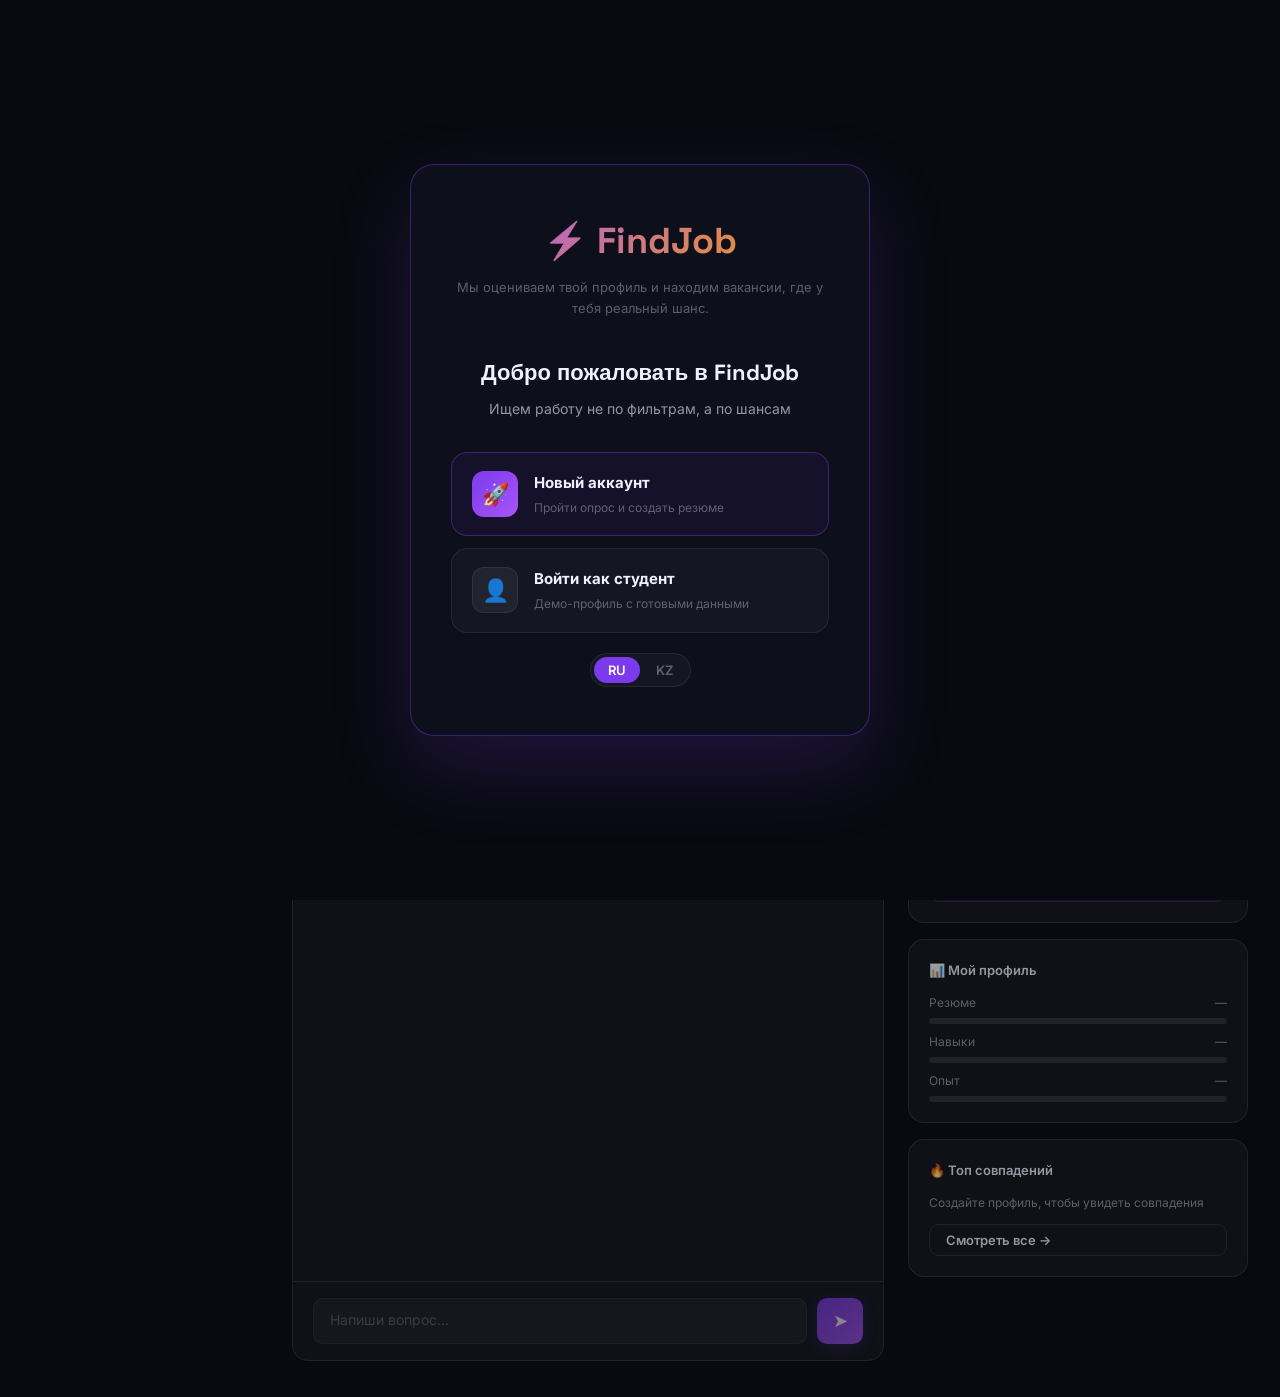
==== index.html @ bdb77597 "First commit" ====
<!DOCTYPE html>
<html lang="ru">

<head>
    <meta charset="UTF-8" />
    <meta name="viewport" content="width=device-width, initial-scale=1.0" />
    <title>FindJob — Поиск работы по шансам</title>
    <meta name="description"
        content="FindJob: платформа для студентов. Найди работу не по фильтрам, а по шансам. AI-оценка профиля, вакансии с % совпадения." />
    <link rel="stylesheet" href="style.css" />
</head>

<body>

    <!-- ═══════════════════ WELCOME OVERLAY ═══════════════════ -->
    <div id="welcome-overlay" class="welcome-overlay">
        <div class="welcome-box">
            <div class="welcome-logo">⚡ FindJob</div>
            <div class="welcome-tagline" data-t="heroSub">Ищем работу не по фильтрам, а по шансам</div>
            <div class="welcome-title" data-t="welcomeTitle">Добро пожаловать в FindJob</div>
            <div class="welcome-sub" data-t="welcomeSub">Ищем работу не по фильтрам, а по шансам</div>
            <div class="welcome-cards">
                <div class="welcome-option primary-option" onclick="startNewAccount()">
                    <div class="welcome-opt-icon new-icon">🚀</div>
                    <div>
                        <div class="welcome-opt-title" data-t="newAccount">Новый аккаунт</div>
                        <div class="welcome-opt-sub" data-t="newAccountSub">Пройти опрос и создать резюме</div>
                    </div>
                </div>
                <div class="welcome-option" onclick="startDemoAccount()">
                    <div class="welcome-opt-icon demo-icon">👤</div>
                    <div>
                        <div class="welcome-opt-title" data-t="demoAccount">Войти как студент</div>
                        <div class="welcome-opt-sub" data-t="demoAccountSub">Демо-профиль с готовыми данными</div>
                    </div>
                </div>
            </div>
            <div style="margin-top:20px">
                <div class="lang-toggle" style="display:inline-flex">
                    <button class="lang-btn active" data-lang="ru" onclick="setLang('ru')">RU</button>
                    <button class="lang-btn" data-lang="kz" onclick="setLang('kz')">KZ</button>
                </div>
            </div>
        </div>
    </div>

    <div class="app-shell">

        <!-- ═══════════════════ SIDEBAR ═══════════════════ -->
        <aside class="sidebar">
            <div class="sidebar-logo">
                <div class="logo-mark">⚡ FindJob</div>
                <div class="logo-sub" data-t="heroTag">🚀 AI-поиск нового поколения</div>
            </div>
            <nav class="sidebar-nav">
                <div class="nav-group-label" data-t="students">Студентам</div>
                <div class="nav-item active" data-page="home"><span class="nav-icon">🏠</span><span
                        data-t="home">Главная</span></div>
                <div class="nav-item" data-page="resume"><span class="nav-icon">📄</span><span
                        data-t="resume">Резюме</span></div>
                <div class="nav-item" data-page="vacancies"><span class="nav-icon">🎯</span><span
                        data-t="vacancies">Поиск вакансий</span><span class="nav-badge">10</span></div>
                <div class="nav-item" data-page="courses"><span class="nav-icon">📚</span><span
                        data-t="courses">Курсы</span></div>
                <div class="nav-item" data-page="world"><span class="nav-icon">🌍</span><span data-t="world">Мировые
                        запросы</span></div>
                <div class="nav-group-label" data-t="employers">Работодателям</div>
                <div class="nav-item" data-page="seeker"><span class="nav-icon">👤</span><span data-t="seeker">Кабинет
                        соискателя</span></div>
                <div class="nav-item" data-page="employer" style="position:relative"><span
                        class="nav-icon">🏢</span><span data-t="employer">Кабинет работодателя</span><span
                        class="notif-dot"></span></div>
            </nav>
            <div class="sidebar-footer">
                <div class="nav-item" style="cursor:default;pointer-events:none">
                    <div id="sidebar-avatar" class="avatar" style="width:30px;height:30px;font-size:11px;flex-shrink:0">
                        ?</div>
                    <div>
                        <div id="sidebar-user-name" style="font-size:13px;font-weight:600">—</div>
                        <div id="sidebar-user-role" style="font-size:11px;color:var(--text-muted)" data-t="student">
                            Студент</div>
                    </div>
                </div>
            </div>
        </aside>

        <!-- ═══════════════════ MAIN ═══════════════════ -->
        <main class="main-content">
            <header class="topbar">
                <div id="onboarding-bar" class="onboarding-bar">
                    <span class="onboarding-bar-label">🤖 FindJob AI опрос</span>
                    <div class="onboarding-progress">
                        <div id="onboarding-fill" class="onboarding-fill" style="width:0%"></div>
                    </div>
                    <span id="onboarding-step-text" class="onboarding-step-text">0 / 7</span>
                </div>
                <div class="topbar-row">
                    <div class="topbar-title" id="topbar-title">Главная</div>
                    <div class="topbar-right">
                        <div class="lang-toggle">
                            <button class="lang-btn active" data-lang="ru">RU</button>
                            <button class="lang-btn" data-lang="kz">KZ</button>
                        </div>
                        <div id="topbar-avatar" class="avatar">?</div>
                    </div>
                </div>
            </header>

            <!-- ══ HOME / AI CHAT ══ -->
            <section id="page-home" class="page active">
                <div class="hero-banner">
                    <div class="hero-tag" data-t="heroTag">🚀 AI-поиск нового поколения</div>
                    <div class="hero-title">Ищи работу не по фильтрам,<br><span>а по шансам</span></div>
                    <div class="hero-sub" data-t="heroSub">Мы оцениваем профиль и находим вакансии с реальным шансом.
                    </div>
                    <div class="hero-actions">
                        <button class="btn btn-primary" onclick="navigateTo('vacancies')" data-t="heroCta1">Начать
                            поиск</button>
                        <button class="btn btn-ghost" onclick="navigateTo('resume')" data-t="heroCta2">Моё
                            резюме</button>
                    </div>
                </div>
                <div class="stats-grid">
                    <div class="stat-card">
                        <div class="stat-icon">📋</div>
                        <div class="stat-value" id="stat-vacancies">0</div>
                        <div class="stat-label" data-t="stat1">Вакансий</div>
                    </div>
                    <div class="stat-card">
                        <div class="stat-icon">🏢</div>
                        <div class="stat-value" id="stat-employers">0</div>
                        <div class="stat-label" data-t="stat2">Работодателей</div>
                    </div>
                    <div class="stat-card">
                        <div class="stat-icon">🎓</div>
                        <div class="stat-value" id="stat-students">0</div>
                        <div class="stat-label" data-t="stat3">Студентов</div>
                    </div>
                    <div class="stat-card">
                        <div class="stat-icon">📨</div>
                        <div class="stat-value" id="stat-responses">0</div>
                        <div class="stat-label" data-t="stat4">Откликов</div>
                    </div>
                </div>
                <div class="chat-layout">
                    <!-- Main chat -->
                    <div class="chat-main">
                        <div class="chat-header">
                            <div class="ai-avatar">🤖</div>
                            <div>
                                <div style="font-family:'Space Grotesk',sans-serif;font-weight:700;font-size:15px"
                                    data-t="chatTitle">FindJob AI</div>
                                <div class="ai-status">
                                    <div class="status-dot"></div><span data-t="chatOnline">Онлайн</span>
                                </div>
                            </div>
                            <button class="btn btn-ghost btn-sm" style="margin-left:auto"
                                onclick="navigateTo('vacancies')">🎯 Вакансии</button>
                        </div>
                        <div class="chat-messages" id="chat-messages"></div>
                        <div class="chat-input-row">
                            <textarea class="chat-input" id="chat-input" rows="1" data-tp="chatPlaceholder"
                                placeholder="Напиши вопрос…" disabled></textarea>
                            <button class="chat-send-btn" id="chat-send-btn" disabled>➤</button>
                        </div>
                    </div>
                    <!-- Sidebar -->
                    <div style="display:flex;flex-direction:column;gap:16px">
                        <div class="chat-sidebar-card">
                            <div class="chat-sidebar-title" data-t="promptsTitle">💡 Быстрые вопросы</div>
                            <div class="prompt-chip" data-t="p1">Какие вакансии мне подходят?</div>
                            <div class="prompt-chip" data-t="p2">Как улучшить резюме?</div>
                            <div class="prompt-chip" data-t="p3">Какие навыки в тренде?</div>
                            <div class="prompt-chip" data-t="p4">Сколько я стою на рынке?</div>
                        </div>
                        <div class="chat-sidebar-card">
                            <div class="chat-sidebar-title" data-t="statsTitle">📊 Мой профиль</div>
                            <div class="progress-wrap" style="margin-top:0">
                                <div class="progress-label"><span>Резюме</span><span id="bar-resume-label">—</span>
                                </div>
                                <div class="progress-bar">
                                    <div class="progress-fill fill-violet" id="bar-resume" style="width:0%"></div>
                                </div>
                            </div>
                            <div class="progress-wrap" style="margin-top:8px">
                                <div class="progress-label"><span>Навыки</span><span id="bar-skills-label">—</span>
                                </div>
                                <div class="progress-bar">
                                    <div class="progress-fill fill-green" id="bar-skills" style="width:0%"></div>
                                </div>
                            </div>
                            <div class="progress-wrap" style="margin-top:8px">
                                <div class="progress-label"><span>Опыт</span><span id="bar-exp-label">—</span></div>
                                <div class="progress-bar">
                                    <div class="progress-fill fill-gold" id="bar-exp" style="width:0%"></div>
                                </div>
                            </div>
                        </div>
                        <div class="chat-sidebar-card">
                            <div class="chat-sidebar-title">🔥 Топ совпадений</div>
                            <div id="top-match-list" style="display:flex;flex-direction:column;gap:10px">
                                <div style="font-size:12px;color:var(--text-muted)">Создайте профиль, чтобы увидеть
                                    совпадения</div>
                            </div>
                            <button class="btn btn-ghost btn-sm" style="margin-top:12px;width:100%"
                                onclick="navigateTo('vacancies')">Смотреть все →</button>
                        </div>
                    </div>
                </div>
            </section>

            <!-- ══ RESUME ══ -->
            <section id="page-resume" class="page">
                <div class="section-header mb-24">
                    <div class="section-title" data-t="resumeTitle">Моё резюме</div>
                    <div style="display:flex;gap:10px">
                        <button class="btn btn-ghost btn-sm" data-t="downloadCV">⬇ Скачать PDF</button>
                        <button class="btn btn-primary btn-sm" onclick="setTab('resume','edit')" data-t="editResume">✏️
                            Редактировать</button>
                    </div>
                </div>
                <div class="tab-bar">
                    <button class="tab-btn active" data-tab="view" onclick="setTab('resume','view')">👁
                        Просмотр</button>
                    <button class="tab-btn" data-tab="edit" onclick="setTab('resume','edit')">✏️ Редактирование</button>
                </div>
                <!-- VIEW -->
                <div data-tab="view" class="tab-content resume-layout">
                    <div class="resume-card">
                        <div class="resume-profile">
                            <div class="resume-avatar">👨‍💻</div>
                            <div>
                                <div class="resume-name" id="resume-display-name">—</div>
                                <div class="resume-role" id="resume-display-role">—</div>
                                <div class="chips-row">
                                    <span class="chip chip-green" data-t="available">🟢 Готов к работе</span>
                                    <span class="chip" id="resume-display-uni">—</span>
                                </div>
                            </div>
                        </div>
                        <div class="resume-section">
                            <div class="resume-section-title" data-t="aboutSection">О себе</div>
                            <p id="resume-display-about"
                                style="font-size:14px;color:var(--text-secondary);line-height:1.7">Заполните профиль с
                                помощью AI-опроса на главной странице.</p>
                        </div>
                        <div class="resume-section">
                            <div class="resume-section-title" data-t="expSection">Опыт работы</div>
                            <div class="timeline">
                                <div class="timeline-item">
                                    <div class="timeline-dot"></div>
                                    <div class="timeline-content">
                                        <div class="timeline-title" id="resume-display-exp">—</div>
                                        <div class="timeline-sub" id="resume-display-spec">—</div>
                                    </div>
                                </div>
                            </div>
                        </div>
                        <div class="resume-section">
                            <div class="resume-section-title" data-t="eduSection">Образование</div>
                            <div class="timeline">
                                <div class="timeline-item">
                                    <div class="timeline-dot" style="background:var(--green)"></div>
                                    <div class="timeline-content">
                                        <div class="timeline-title" id="resume-display-uni2">—</div>
                                        <div class="timeline-sub">2021–2025</div>
                                    </div>
                                </div>
                            </div>
                        </div>
                        <div class="resume-section">
                            <div class="resume-section-title" data-t="skillsSection">Навыки</div>
                            <div class="chips-row" id="resume-skills-chips">
                                <span class="chip" style="color:var(--text-muted)">Навыки появятся после опроса</span>
                            </div>
                        </div>
                        <div class="resume-section" style="margin-bottom:0">
                            <div class="resume-section-title" data-t="langSection">Ожидаемая зарплата</div>
                            <div style="font-size:15px;font-weight:600;color:var(--gold)" id="resume-display-salary">—
                            </div>
                        </div>
                    </div>
                    <!-- Score card -->
                    <div style="display:flex;flex-direction:column;gap:18px">
                        <div class="card">
                            <div class="card-title" data-t="scoreTitle">🎯 Индекс конкурентности</div>
                            <div style="text-align:center;margin:24px 0">
                                <svg width="120" height="120" viewBox="0 0 120 120">
                                    <circle cx="60" cy="60" r="50" fill="none" stroke="rgba(255,255,255,0.06)"
                                        stroke-width="10" />
                                    <circle id="score-ring" cx="60" cy="60" r="50" fill="none" stroke="url(#grad1)"
                                        stroke-width="10" stroke-dasharray="314" stroke-dashoffset="314"
                                        stroke-linecap="round" transform="rotate(-90 60 60)"
                                        style="transition:stroke-dashoffset 1s ease" />
                                    <defs>
                                        <linearGradient id="grad1" x1="0%" y1="0%" x2="100%" y2="100%">
                                            <stop offset="0%" stop-color="#7C3AED" />
                                            <stop offset="100%" stop-color="#A855F7" />
                                        </linearGradient>
                                    </defs>
                                </svg>
                                <div style="margin-top:-80px;margin-bottom:60px">
                                    <div style="font-family:'Space Grotesk',sans-serif;font-size:28px;font-weight:700;background:linear-gradient(135deg,var(--violet-light),var(--gold));-webkit-background-clip:text;-webkit-text-fill-color:transparent;background-clip:text"
                                        id="resume-score-value">0</div>
                                    <div style="font-size:11px;color:var(--text-muted)">/ 100</div>
                                </div>
                            </div>
                        </div>
                        <div class="card">
                            <div class="card-title">🎯 Топ совпадений</div>
                            <div id="top-match-list-resume"
                                style="margin-top:12px;display:flex;flex-direction:column;gap:10px">
                                <div style="font-size:12px;color:var(--text-muted)">Создайте профиль, чтобы увидеть
                                    совпадения</div>
                            </div>
                            <button class="btn btn-ghost btn-sm" style="margin-top:14px;width:100%"
                                onclick="navigateTo('vacancies')">Смотреть все →</button>
                        </div>
                        <div class="card">
                            <div class="card-title">🤖 AI Помощник</div>
                            <div style="font-size:13px;color:var(--text-secondary);margin-top:8px;line-height:1.6">
                                Пройди опрос в чате, чтобы AI построил резюме и нашёл подходящие вакансии.</div>
                            <button class="btn btn-primary btn-sm" style="margin-top:14px"
                                onclick="navigateTo('home')">💬 Начать опрос</button>
                        </div>
                    </div>
                </div>
                <!-- EDIT -->
                <div data-tab="edit" class="tab-content hidden">
                    <div class="grid-2">
                        <div class="card">
                            <div class="card-title" style="margin-bottom:16px">✏️ Основная информация</div>
                            <div class="input-group"><label class="input-label" data-t="yourName">Ваше имя</label><input
                                    type="text" class="form-input" id="edit-name" placeholder="Ваше имя" /></div>
                            <div class="input-group"><label class="input-label" data-t="yourRole">Желаемая
                                    должность</label><input type="text" class="form-input" id="edit-role"
                                    placeholder="Frontend Developer" /></div>
                            <div class="input-group"><label class="input-label">Университет</label><input type="text"
                                    class="form-input" id="edit-uni" placeholder="КазНТУ" /></div>
                            <div class="input-group"><label class="input-label">О себе</label><textarea
                                    class="form-input" rows="3" id="edit-about" style="resize:vertical"
                                    placeholder="Расскажи о себе…"></textarea></div>
                            <button class="btn btn-primary" onclick="saveEditedProfile()"
                                data-t="save">Сохранить</button>
                        </div>
                        <div class="card">
                            <div class="card-title" style="margin-bottom:16px" data-t="skillsSection">Навыки</div>
                            <div class="input-group"><label class="input-label">Навыки (через запятую)</label><input
                                    type="text" class="form-input" id="edit-skills"
                                    placeholder="React, Python, Figma…" /></div>
                            <div class="input-group"><label class="input-label">Опыт работы</label><textarea
                                    class="form-input" rows="2" id="edit-exp"
                                    placeholder="Стажировка, фриланс…"></textarea></div>
                            <div class="input-group"><label class="input-label">Ожидаемая зарплата</label>
                                <select class="form-select" id="edit-salary">
                                    <option>от 150 000 ₸</option>
                                    <option>от 250 000 ₸</option>
                                    <option>от 350 000 ₸</option>
                                    <option>от 500 000 ₸</option>
                                </select>
                            </div>
                            <button class="btn btn-primary" onclick="saveEditedProfile()"
                                data-t="save">Сохранить</button>
                        </div>
                    </div>
                </div>
            </section>

            <!-- ══ VACANCIES ══ -->
            <section id="page-vacancies" class="page">
                <div class="section-header mb-24">
                    <div>
                        <div class="section-title" data-t="vacancyTitle">Поиск вакансий по шансам</div>
                        <div class="text-sm mt-8">Отсортировано по уровню совпадения с вашим профилем</div>
                    </div>
                </div>
                <div class="vacancy-toolbar">
                    <input type="text" class="search-input" id="vacancy-search" data-tp="searchPlaceholder"
                        placeholder="Поиск…" />
                    <div class="risk-toggle">
                        <button class="risk-btn safe-active" id="safe-btn" data-t="safeBtn">🛡️ Безопасно</button>
                        <button class="risk-btn" id="risk-btn" data-t="riskBtn">🔥 Рискую</button>
                    </div>
                </div>
                <div class="grid-auto" id="vacancies-grid"></div>
            </section>

            <!-- ══ COURSES ══ -->
            <section id="page-courses" class="page">
                <div class="hero-banner" style="padding:28px 36px;margin-bottom:28px">
                    <div class="hero-tag">📚 Кривая роста навыков</div>
                    <div class="hero-title" style="font-size:24px" data-t="coursesTitle">Курсы для карьеры</div>
                    <div class="hero-sub" data-t="coursesDesc">Прокачай навыки и повыси шансы на рынке</div>
                </div>
                <div class="section-header mb-24">
                    <div class="section-title">🔥 Рекомендуемые курсы</div>
                    <div class="chips-row" style="margin:0"><span class="chip chip-green">6 курсов</span><span
                            class="chip chip-gold">2 бесплатных</span></div>
                </div>
                <div class="grid-3" id="courses-grid"></div>
            </section>

            <!-- ══ WORLD ══ -->
            <section id="page-world" class="page">
                <div class="section-header mb-24">
                    <div>
                        <div class="section-title" data-t="worldTitle">Мировые запросы на специальности</div>
                        <div class="text-sm mt-8" data-t="worldDesc">Самые востребованные профессии прямо сейчас</div>
                    </div>
                    <div class="chip chip-gold">📅 Февраль 2026</div>
                </div>
                <div class="card mb-24">
                    <div class="card-title" style="margin-bottom:24px">📊 Топ-специальности по мировому спросу</div>
                    <div id="world-chart"></div>
                </div>
                <div class="section-header mb-24">
                    <div class="section-title" data-t="countriesTitle">🌍 Горящие вакансии по странам</div>
                </div>
                <div class="map-grid" id="world-map"></div>
                <div class="card mt-24">
                    <div class="card-title" style="margin-bottom:20px">🚀 Тренды 2026</div>
                    <div class="grid-3">
                        <div
                            style="background:rgba(124,58,237,0.08);border:1px solid rgba(124,58,237,0.2);border-radius:var(--radius-sm);padding:18px">
                            <div style="font-size:24px;margin-bottom:8px">🤖</div>
                            <div style="font-size:14px;font-weight:700;margin-bottom:6px">AI & Machine Learning</div>
                            <div style="font-size:12px;color:var(--text-secondary)">+47% рост за год. Высокий спрос в
                                США, ЕС, КЗ.</div>
                            <div class="chip chip-green" style="margin-top:10px">🔥 Горячо</div>
                        </div>
                        <div
                            style="background:rgba(6,182,212,0.08);border:1px solid rgba(6,182,212,0.2);border-radius:var(--radius-sm);padding:18px">
                            <div style="font-size:24px;margin-bottom:8px">☁️</div>
                            <div style="font-size:14px;font-weight:700;margin-bottom:6px">Cloud & DevOps</div>
                            <div style="font-size:12px;color:var(--text-secondary)">AWS, Azure, GCP. +38% среди
                                растущих.</div>
                            <div class="chip"
                                style="margin-top:10px;background:rgba(6,182,212,0.1);color:#06B6D4;border-color:rgba(6,182,212,0.3)">
                                📈 Стабильно</div>
                        </div>
                        <div
                            style="background:rgba(245,158,11,0.08);border:1px solid rgba(245,158,11,0.2);border-radius:var(--radius-sm);padding:18px">
                            <div style="font-size:24px;margin-bottom:8px">🔐</div>
                            <div style="font-size:14px;font-weight:700;margin-bottom:6px">Cybersecurity</div>
                            <div style="font-size:12px;color:var(--text-secondary)">Критический дефицит 3.4M
                                специалистов.</div>
                            <div class="chip chip-gold" style="margin-top:10px">💰 Высокий доход</div>
                        </div>
                    </div>
                </div>
            </section>

            <!-- ══ SEEKER CABINET ══ -->
            <section id="page-seeker" class="page">
                <div class="profile-header">
                    <div class="profile-big-avatar">👨‍💻</div>
                    <div>
                        <div class="profile-name" id="seeker-name">—</div>
                        <div class="profile-tagline" data-t="student">Студент</div>
                        <div class="chips-row" style="margin-top:10px">
                            <span class="chip chip-green" data-t="available">🟢 Готов к работе</span>
                        </div>
                    </div>
                    <div class="profile-stats">
                        <div class="profile-stat">
                            <div class="profile-stat-value">4</div>
                            <div class="profile-stat-label" data-t="applications">Отклики</div>
                        </div>
                        <div class="profile-stat">
                            <div class="profile-stat-value">1</div>
                            <div class="profile-stat-label">Приглашение</div>
                        </div>
                        <div class="profile-stat">
                            <div class="profile-stat-value" id="seeker-score">0</div>
                            <div class="profile-stat-label">Индекс</div>
                        </div>
                    </div>
                    <button class="btn btn-ghost btn-sm" data-t="editProfile">✏️ Редактировать</button>
                </div>
                <div class="tab-bar">
                    <button class="tab-btn active" data-tab="apps" onclick="setTab('seeker','apps')"
                        data-t="applications">Мои отклики</button>
                    <button class="tab-btn" data-tab="saved" onclick="setTab('seeker','saved')"
                        data-t="saved">Сохранённые</button>
                    <button class="tab-btn" data-tab="settings" onclick="setTab('seeker','settings')"
                        data-t="settings">Настройки</button>
                </div>
                <div data-tab="apps" class="tab-content">
                    <div class="section-header mb-24">
                        <div class="section-title">📨 История откликов</div>
                        <button class="btn btn-primary btn-sm" onclick="navigateTo('vacancies')">+ Новый отклик</button>
                    </div>
                    <div id="applied-list"></div>
                </div>
                <div data-tab="saved" class="tab-content hidden">
                    <div style="text-align:center;padding:60px;color:var(--text-muted)">
                        <div style="font-size:48px;margin-bottom:12px">🔖</div>
                        <div>Нет сохранённых вакансий</div>
                        <button class="btn btn-primary btn-sm" style="margin-top:16px"
                            onclick="navigateTo('vacancies')">Перейти к поиску</button>
                    </div>
                </div>
                <div data-tab="settings" class="tab-content hidden">
                    <div class="grid-2">
                        <div class="card">
                            <div class="card-title" style="margin-bottom:16px">⚙️ Настройки профиля</div>
                            <div class="input-group"><label class="input-label">Уведомления</label>
                                <select class="form-select">
                                    <option>Каждый день</option>
                                    <option>Раз в неделю</option>
                                    <option>Выключить</option>
                                </select>
                            </div>
                            <div class="input-group"><label class="input-label">Видимость профиля</label>
                                <select class="form-select">
                                    <option selected>Открыт для предложений</option>
                                    <option>По приглашению</option>
                                    <option>Скрыт</option>
                                </select>
                            </div>
                            <button class="btn btn-primary"
                                onclick="showToast(currentLang==='ru'?'✅ Настройки сохранены!':'✅ Параметрлер сақталды!')">Сохранить</button>
                        </div>
                        <div class="card">
                            <div class="card-title" style="margin-bottom:16px">🎯 Предпочтения поиска</div>
                            <div class="input-group"><label class="input-label">Формат работы</label>
                                <select class="form-select">
                                    <option>Любой</option>
                                    <option>Удалённо</option>
                                    <option>Гибрид</option>
                                    <option>Офис</option>
                                </select>
                            </div>
                            <div class="input-group"><label class="input-label">Режим риска</label>
                                <select class="form-select">
                                    <option selected>Безопасно (&gt;60% шанс)</option>
                                    <option>Рискую (все вакансии)</option>
                                </select>
                            </div>
                            <button class="btn btn-primary"
                                onclick="showToast(currentLang==='ru'?'✅ Сохранено!':'✅ Сақталды!')">Сохранить</button>
                        </div>
                    </div>
                </div>
            </section>

            <!-- ══ EMPLOYER CABINET ══ -->
            <section id="page-employer" class="page">
                <div class="profile-header">
                    <div class="profile-big-avatar" style="background:linear-gradient(135deg,#059669,#10B981)">🏢</div>
                    <div>
                        <div class="profile-name">Kolesa Group</div>
                        <div class="profile-tagline">Работодатель · Алматы</div>
                        <div class="chips-row" style="margin-top:10px">
                            <span class="chip chip-green">✓ Верифицирован</span>
                            <span class="chip">🚗 Авто / IT</span>
                        </div>
                    </div>
                    <div class="profile-stats">
                        <div class="profile-stat">
                            <div class="profile-stat-value" style="color:var(--green)">4</div>
                            <div class="profile-stat-label" data-t="empStats1">Активных</div>
                        </div>
                        <div class="profile-stat">
                            <div class="profile-stat-value">46</div>
                            <div class="profile-stat-label" data-t="empStats2">Откликов</div>
                        </div>
                        <div class="profile-stat">
                            <div class="profile-stat-value">905</div>
                            <div class="profile-stat-label" data-t="empStats3">Просмотров</div>
                        </div>
                    </div>
                    <button class="btn btn-primary btn-sm" onclick="showToast('🚀 Форма создания вакансии!')"
                        data-t="addVacancy">+ Новая вакансия</button>
                </div>
                <div class="stats-grid" style="margin-bottom:24px">
                    <div class="stat-card">
                        <div class="stat-icon">💼</div>
                        <div class="stat-value">4</div>
                        <div class="stat-label" data-t="empStats1">Активных вакансий</div>
                    </div>
                    <div class="stat-card">
                        <div class="stat-icon">📨</div>
                        <div class="stat-value">46</div>
                        <div class="stat-label" data-t="empStats2">Всего откликов</div>
                    </div>
                    <div class="stat-card">
                        <div class="stat-icon">👁</div>
                        <div class="stat-value">905</div>
                        <div class="stat-label" data-t="empStats3">Просмотров</div>
                    </div>
                    <div class="stat-card">
                        <div class="stat-icon">✅</div>
                        <div class="stat-value">3</div>
                        <div class="stat-label" data-t="empStats4">Нанято</div>
                    </div>
                </div>
                <div class="tab-bar">
                    <button class="tab-btn active" data-tab="emp-vac" onclick="setTab('employer','emp-vac')"
                        data-t="myVacancies">Мои вакансии</button>
                    <button class="tab-btn" data-tab="emp-cand" onclick="setTab('employer','emp-cand')"
                        data-t="candidates">Кандидаты</button>
                </div>
                <div data-tab="emp-vac" class="tab-content">
                    <div class="section-header mb-24">
                        <div class="section-title" data-t="myVacancies">Мои вакансии</div>
                        <button class="btn btn-primary btn-sm" onclick="showToast('🚀 Откроется форма вакансии!')"
                            data-t="addVacancy">+ Новая вакансия</button>
                    </div>
                    <div id="employer-vacancies"></div>
                </div>
                <div data-tab="emp-cand" class="tab-content hidden">
                    <div class="section-header mb-24">
                        <div class="section-title" data-t="candidates">Кандидаты</div>
                        <div class="chip chip-green">46 откликов</div>
                    </div>
                    <div style="display:flex;flex-direction:column;gap:10px">
                        <div class="applied-row">
                            <div style="font-size:28px">👨‍💻</div>
                            <div class="applied-info">
                                <div class="applied-title">Алихан М.</div>
                                <div class="applied-company">Frontend Dev · КазНТУ</div>
                            </div>
                            <div class="chance-badge chance-high">87%</div>
                            <button class="btn btn-primary btn-sm"
                                onclick="showToast('📋 Профиль кандидата открыт')">Смотреть</button>
                        </div>
                        <div class="applied-row">
                            <div style="font-size:28px">👩‍💻</div>
                            <div class="applied-info">
                                <div class="applied-title">Динара С.</div>
                                <div class="applied-company">Frontend Dev · МУИТ</div>
                            </div>
                            <div class="chance-badge chance-mid">62%</div>
                            <button class="btn btn-primary btn-sm"
                                onclick="showToast('📋 Профиль кандидата открыт')">Смотреть</button>
                        </div>
                        <div class="applied-row">
                            <div style="font-size:28px">👨‍🎓</div>
                            <div class="applied-info">
                                <div class="applied-title">Нурлан А.</div>
                                <div class="applied-company">Frontend Dev · КазГЮУ</div>
                            </div>
                            <div class="chance-badge chance-low">41%</div>
                            <button class="btn btn-primary btn-sm"
                                onclick="showToast('📋 Профиль кандидата открыт')">Смотреть</button>
                        </div>
                    </div>
                </div>
            </section>

        </main>
    </div>

    <script>
        // Bridge for inline onclick handlers (functions defined in app.js)
        function saveEditedProfile() {
            userProfile.name = document.getElementById('edit-name')?.value || userProfile.name;
            userProfile.role = document.getElementById('edit-role')?.value || userProfile.role;
            userProfile.university = document.getElementById('edit-uni')?.value || userProfile.university;
            userProfile.about = document.getElementById('edit-about')?.value || userProfile.about;
            userProfile.salary = document.getElementById('edit-salary')?.value || userProfile.salary;
            const sk = document.getElementById('edit-skills')?.value;
            if (sk) userProfile.skills = sk.split(',').map(s => s.trim()).filter(Boolean);
            userProfile.experience = document.getElementById('edit-exp')?.value || userProfile.experience;
            const parts = (userProfile.name || '?').trim().split(' ');
            userProfile.initials = parts.map(p => p[0]?.toUpperCase() || '').join('').slice(0, 2) || '?';
            rebuildVacancies();
            renderVacancies();
            updateSidebarUser();
            updateResumeFromProfile();
            renderSeekerCabinet();
            setTab('resume', 'view');
            showToast(currentLang === 'ru' ? '✅ Резюме сохранено!' : '✅ Түйіндеме сақталды!');
        }
    </script>
    <script src="app.js"></script>
</body>

</html>
---- style.css ----
/* ═══════════════════════════════════════════════
   FINDJOB — Student Job Portal Design System
   ═══════════════════════════════════════════════ */

@import url('https://fonts.googleapis.com/css2?family=Inter:wght@300;400;500;600;700;800&family=Space+Grotesk:wght@400;500;600;700&display=swap');

/* ── TOKENS ── */
:root {
  --bg-base: #080A10;
  --bg-surface: #0D0F1A;
  --bg-card: rgba(255, 255, 255, 0.03);
  --bg-card-hover: rgba(255, 255, 255, 0.06);
  --border: rgba(255, 255, 255, 0.07);
  --border-bright: rgba(124, 58, 237, 0.4);

  --violet: #7C3AED;
  --violet-light: #A855F7;
  --violet-glow: rgba(124, 58, 237, 0.25);
  --gold: #F59E0B;
  --gold-glow: rgba(245, 158, 11, 0.2);
  --green: #10B981;
  --red: #EF4444;
  --yellow: #F59E0B;

  --text-primary: #F0F0FF;
  --text-secondary: rgba(240, 240, 255, 0.6);
  --text-muted: rgba(240, 240, 255, 0.35);

  --sidebar-w: 260px;
  --radius: 16px;
  --radius-sm: 10px;
  --transition: 0.2s cubic-bezier(0.4, 0, 0.2, 1);
}

*,
*::before,
*::after {
  box-sizing: border-box;
  margin: 0;
  padding: 0;
}

html {
  scroll-behavior: smooth;
}

body {
  font-family: 'Inter', sans-serif;
  background: var(--bg-base);
  color: var(--text-primary);
  min-height: 100vh;
  overflow-x: hidden;
  line-height: 1.6;
}

::-webkit-scrollbar {
  width: 5px;
}

::-webkit-scrollbar-track {
  background: transparent;
}

::-webkit-scrollbar-thumb {
  background: var(--violet);
  border-radius: 99px;
}

/* ══════════════════ WELCOME OVERLAY ══════════════════ */

.welcome-overlay {
  position: fixed;
  inset: 0;
  background: var(--bg-base);
  z-index: 9000;
  display: flex;
  align-items: center;
  justify-content: center;
  animation: fadeIn 0.4s ease;
}

.welcome-overlay.hidden {
  display: none;
}

@keyframes fadeIn {
  from {
    opacity: 0;
  }

  to {
    opacity: 1;
  }
}

.welcome-box {
  width: 100%;
  max-width: 460px;
  padding: 48px 40px;
  background: var(--bg-surface);
  border: 1px solid var(--border-bright);
  border-radius: 24px;
  text-align: center;
  position: relative;
  box-shadow: 0 32px 80px rgba(124, 58, 237, 0.2);
  animation: slideUp 0.5s cubic-bezier(0.4, 0, 0.2, 1);
}

@keyframes slideUp {
  from {
    opacity: 0;
    transform: translateY(40px);
  }

  to {
    opacity: 1;
    transform: translateY(0);
  }
}

.welcome-logo {
  font-family: 'Space Grotesk', sans-serif;
  font-size: 36px;
  font-weight: 700;
  background: linear-gradient(135deg, var(--violet-light), var(--gold));
  -webkit-background-clip: text;
  -webkit-text-fill-color: transparent;
  background-clip: text;
  margin-bottom: 6px;
}

.welcome-tagline {
  font-size: 13px;
  color: var(--text-muted);
  margin-bottom: 36px;
}

.welcome-title {
  font-family: 'Space Grotesk', sans-serif;
  font-size: 22px;
  font-weight: 700;
  margin-bottom: 8px;
}

.welcome-sub {
  font-size: 14px;
  color: var(--text-secondary);
  margin-bottom: 32px;
  line-height: 1.6;
}

.welcome-cards {
  display: flex;
  flex-direction: column;
  gap: 12px;
}

.welcome-option {
  display: flex;
  align-items: center;
  gap: 16px;
  padding: 18px 20px;
  border-radius: var(--radius);
  border: 1px solid var(--border);
  background: var(--bg-card);
  cursor: pointer;
  transition: all var(--transition);
  text-align: left;
}

.welcome-option:hover {
  border-color: var(--border-bright);
  background: rgba(124, 58, 237, 0.1);
  transform: translateY(-2px);
}

.welcome-option.primary-option {
  border-color: rgba(124, 58, 237, 0.4);
  background: rgba(124, 58, 237, 0.08);
}

.welcome-opt-icon {
  width: 46px;
  height: 46px;
  border-radius: 12px;
  display: flex;
  align-items: center;
  justify-content: center;
  font-size: 22px;
  flex-shrink: 0;
}

.welcome-opt-icon.new-icon {
  background: linear-gradient(135deg, var(--violet), var(--violet-light));
}

.welcome-opt-icon.demo-icon {
  background: rgba(255, 255, 255, 0.06);
  border: 1px solid var(--border);
}

.welcome-opt-title {
  font-weight: 700;
  font-size: 15px;
  margin-bottom: 3px;
}

.welcome-opt-sub {
  font-size: 12px;
  color: var(--text-muted);
}

/* ══════════════════ ONBOARDING PROGRESS ══════════════════ */

.onboarding-bar {
  display: none;
  align-items: center;
  gap: 14px;
  padding: 12px 24px;
  background: rgba(124, 58, 237, 0.06);
  border-bottom: 1px solid rgba(124, 58, 237, 0.2);
}

.onboarding-bar.visible {
  display: flex;
}

.onboarding-bar-label {
  font-size: 12px;
  color: var(--violet-light);
  font-weight: 600;
  white-space: nowrap;
}

.onboarding-progress {
  flex: 1;
  height: 6px;
  background: rgba(255, 255, 255, 0.06);
  border-radius: 99px;
  overflow: hidden;
}

.onboarding-fill {
  height: 100%;
  background: linear-gradient(90deg, var(--violet), var(--violet-light));
  border-radius: 99px;
  transition: width 0.4s ease;
}

.onboarding-step-text {
  font-size: 12px;
  color: var(--text-muted);
  white-space: nowrap;
}

/* ══════════════════ LAYOUT ══════════════════ */

.app-shell {
  display: flex;
  min-height: 100vh;
}

.sidebar {
  width: var(--sidebar-w);
  background: var(--bg-surface);
  border-right: 1px solid var(--border);
  display: flex;
  flex-direction: column;
  position: fixed;
  top: 0;
  left: 0;
  bottom: 0;
  z-index: 100;
  transition: transform var(--transition);
}

.sidebar-logo {
  padding: 28px 24px 20px;
  border-bottom: 1px solid var(--border);
}

.logo-mark {
  font-family: 'Space Grotesk', sans-serif;
  font-size: 22px;
  font-weight: 700;
  background: linear-gradient(135deg, var(--violet-light), var(--gold));
  -webkit-background-clip: text;
  -webkit-text-fill-color: transparent;
  background-clip: text;
  line-height: 1.2;
}

.logo-sub {
  font-size: 11px;
  color: var(--text-muted);
  margin-top: 3px;
  letter-spacing: 0.05em;
}

.sidebar-nav {
  flex: 1;
  padding: 16px 12px;
  overflow-y: auto;
}

.nav-group-label {
  font-size: 10px;
  font-weight: 600;
  letter-spacing: 0.1em;
  text-transform: uppercase;
  color: var(--text-muted);
  padding: 12px 12px 6px;
}

.nav-item {
  display: flex;
  align-items: center;
  gap: 12px;
  padding: 11px 14px;
  border-radius: var(--radius-sm);
  cursor: pointer;
  color: var(--text-secondary);
  font-size: 14px;
  font-weight: 500;
  transition: all var(--transition);
  margin-bottom: 3px;
  position: relative;
  user-select: none;
}

.nav-item:hover {
  background: var(--bg-card-hover);
  color: var(--text-primary);
}

.nav-item.active {
  background: linear-gradient(135deg, rgba(124, 58, 237, 0.25), rgba(168, 85, 247, 0.15));
  color: var(--violet-light);
  border: 1px solid rgba(124, 58, 237, 0.3);
}

.nav-item.active::before {
  content: '';
  position: absolute;
  left: 0;
  top: 20%;
  bottom: 20%;
  width: 3px;
  background: var(--violet-light);
  border-radius: 0 3px 3px 0;
}

.nav-icon {
  width: 20px;
  text-align: center;
  font-size: 16px;
  flex-shrink: 0;
}

.nav-badge {
  margin-left: auto;
  background: var(--violet);
  color: white;
  font-size: 10px;
  font-weight: 600;
  padding: 2px 7px;
  border-radius: 99px;
}

.sidebar-footer {
  padding: 16px 12px;
  border-top: 1px solid var(--border);
}

.main-content {
  margin-left: var(--sidebar-w);
  flex: 1;
  min-height: 100vh;
  display: flex;
  flex-direction: column;
}

.topbar {
  position: sticky;
  top: 0;
  background: rgba(8, 10, 16, 0.85);
  backdrop-filter: blur(20px);
  border-bottom: 1px solid var(--border);
  padding: 0 32px;
  display: flex;
  flex-direction: column;
  z-index: 50;
}

.topbar-row {
  display: flex;
  align-items: center;
  justify-content: space-between;
  padding: 14px 0;
}

.topbar-title {
  font-family: 'Space Grotesk', sans-serif;
  font-size: 18px;
  font-weight: 600;
}

.topbar-right {
  display: flex;
  align-items: center;
  gap: 12px;
}

.lang-toggle {
  display: flex;
  background: var(--bg-card);
  border: 1px solid var(--border);
  border-radius: 99px;
  padding: 3px;
  gap: 2px;
}

.lang-btn {
  padding: 5px 14px;
  border-radius: 99px;
  border: none;
  background: transparent;
  color: var(--text-muted);
  font-size: 13px;
  font-weight: 600;
  cursor: pointer;
  transition: all var(--transition);
  font-family: inherit;
}

.lang-btn.active {
  background: var(--violet);
  color: white;
}

.avatar {
  width: 36px;
  height: 36px;
  border-radius: 50%;
  background: linear-gradient(135deg, var(--violet), var(--violet-light));
  display: flex;
  align-items: center;
  justify-content: center;
  font-weight: 700;
  font-size: 13px;
  cursor: pointer;
  transition: transform var(--transition);
}

.avatar:hover {
  transform: scale(1.05);
}

.page {
  display: none;
  padding: 36px 32px;
  flex: 1;
  animation: fadeUp 0.35s ease;
}

.page.active {
  display: block;
}

@keyframes fadeUp {
  from {
    opacity: 0;
    transform: translateY(16px);
  }

  to {
    opacity: 1;
    transform: translateY(0);
  }
}

/* ══════════════════ COMPONENTS ══════════════════ */

.hero-banner {
  border-radius: 20px;
  background: linear-gradient(135deg, #1A0533 0%, #0D1A2E 50%, #0A1A0F 100%);
  border: 1px solid var(--border-bright);
  padding: 40px 44px;
  margin-bottom: 32px;
  position: relative;
  overflow: hidden;
}

.hero-banner::before {
  content: '';
  position: absolute;
  top: -60px;
  right: -60px;
  width: 300px;
  height: 300px;
  background: radial-gradient(circle, rgba(124, 58, 237, 0.2), transparent 70%);
  pointer-events: none;
}

.hero-banner::after {
  content: '';
  position: absolute;
  bottom: -40px;
  left: 30%;
  width: 200px;
  height: 200px;
  background: radial-gradient(circle, rgba(245, 158, 11, 0.1), transparent 70%);
  pointer-events: none;
}

.hero-tag {
  display: inline-flex;
  align-items: center;
  gap: 6px;
  background: rgba(124, 58, 237, 0.15);
  border: 1px solid rgba(124, 58, 237, 0.3);
  padding: 5px 14px;
  border-radius: 99px;
  font-size: 12px;
  font-weight: 600;
  color: var(--violet-light);
  margin-bottom: 16px;
}

.hero-title {
  font-family: 'Space Grotesk', sans-serif;
  font-size: 32px;
  font-weight: 700;
  line-height: 1.25;
  margin-bottom: 12px;
  max-width: 600px;
}

.hero-title span {
  background: linear-gradient(135deg, var(--violet-light), var(--gold));
  -webkit-background-clip: text;
  -webkit-text-fill-color: transparent;
  background-clip: text;
}

.hero-sub {
  color: var(--text-secondary);
  font-size: 15px;
  max-width: 500px;
  margin-bottom: 24px;
}

.hero-actions {
  display: flex;
  gap: 12px;
  flex-wrap: wrap;
}

.btn {
  display: inline-flex;
  align-items: center;
  gap: 8px;
  padding: 11px 24px;
  border-radius: var(--radius-sm);
  border: none;
  font-family: inherit;
  font-size: 14px;
  font-weight: 600;
  cursor: pointer;
  transition: all var(--transition);
}

.btn-primary {
  background: linear-gradient(135deg, var(--violet), var(--violet-light));
  color: white;
  box-shadow: 0 4px 20px var(--violet-glow);
}

.btn-primary:hover {
  transform: translateY(-2px);
  box-shadow: 0 8px 30px rgba(124, 58, 237, 0.4);
}

.btn-ghost {
  background: transparent;
  color: var(--text-secondary);
  border: 1px solid var(--border);
}

.btn-ghost:hover {
  background: var(--bg-card-hover);
  color: var(--text-primary);
  border-color: rgba(255, 255, 255, 0.15);
}

.btn-gold {
  background: linear-gradient(135deg, var(--gold), #FB923C);
  color: #000;
  font-weight: 700;
}

.btn-gold:hover {
  transform: translateY(-2px);
  box-shadow: 0 8px 30px var(--gold-glow);
}

.btn-sm {
  padding: 7px 16px;
  font-size: 13px;
}

.grid-2 {
  display: grid;
  grid-template-columns: repeat(2, 1fr);
  gap: 20px;
}

.grid-3 {
  display: grid;
  grid-template-columns: repeat(3, 1fr);
  gap: 20px;
}

.grid-auto {
  display: grid;
  grid-template-columns: repeat(auto-fill, minmax(300px, 1fr));
  gap: 20px;
}

.card {
  background: var(--bg-card);
  border: 1px solid var(--border);
  border-radius: var(--radius);
  padding: 24px;
  transition: all var(--transition);
}

.card:hover {
  background: var(--bg-card-hover);
  border-color: rgba(255, 255, 255, 0.12);
  transform: translateY(-3px);
  box-shadow: 0 12px 40px rgba(0, 0, 0, 0.3);
}

.card-header {
  display: flex;
  align-items: flex-start;
  justify-content: space-between;
  margin-bottom: 16px;
  gap: 12px;
}

.card-title {
  font-family: 'Space Grotesk', sans-serif;
  font-weight: 600;
  font-size: 15px;
  line-height: 1.3;
}

.card-sub {
  font-size: 13px;
  color: var(--text-secondary);
  margin-top: 4px;
}

.chance-badge {
  display: inline-flex;
  align-items: center;
  gap: 5px;
  padding: 6px 14px;
  border-radius: 99px;
  font-size: 13px;
  font-weight: 700;
  flex-shrink: 0;
}

.chance-high {
  background: rgba(16, 185, 129, 0.15);
  color: #10B981;
  border: 1px solid rgba(16, 185, 129, 0.3);
}

.chance-mid {
  background: rgba(245, 158, 11, 0.15);
  color: #F59E0B;
  border: 1px solid rgba(245, 158, 11, 0.3);
}

.chance-low {
  background: rgba(239, 68, 68, 0.15);
  color: #EF4444;
  border: 1px solid rgba(239, 68, 68, 0.3);
}

.progress-wrap {
  margin-top: 14px;
}

.progress-label {
  display: flex;
  justify-content: space-between;
  font-size: 12px;
  color: var(--text-muted);
  margin-bottom: 6px;
}

.progress-bar {
  height: 6px;
  background: rgba(255, 255, 255, 0.07);
  border-radius: 99px;
  overflow: hidden;
}

.progress-fill {
  height: 100%;
  border-radius: 99px;
  transition: width 1s ease;
}

.fill-violet {
  background: linear-gradient(90deg, var(--violet), var(--violet-light));
}

.fill-green {
  background: linear-gradient(90deg, #059669, #10B981);
}

.fill-gold {
  background: linear-gradient(90deg, #D97706, var(--gold));
}

.fill-red {
  background: linear-gradient(90deg, #DC2626, #EF4444);
}

.stats-grid {
  display: grid;
  grid-template-columns: repeat(4, 1fr);
  gap: 16px;
  margin-bottom: 32px;
}

.stat-card {
  background: var(--bg-card);
  border: 1px solid var(--border);
  border-radius: var(--radius);
  padding: 20px;
  text-align: center;
  transition: all var(--transition);
}

.stat-card:hover {
  border-color: var(--border-bright);
  transform: translateY(-2px);
}

.stat-icon {
  font-size: 28px;
  margin-bottom: 10px;
}

.stat-value {
  font-family: 'Space Grotesk', sans-serif;
  font-size: 26px;
  font-weight: 700;
  background: linear-gradient(135deg, var(--violet-light), var(--gold));
  -webkit-background-clip: text;
  -webkit-text-fill-color: transparent;
  background-clip: text;
}

.stat-label {
  font-size: 12px;
  color: var(--text-muted);
  margin-top: 4px;
}

.section-header {
  display: flex;
  align-items: center;
  justify-content: space-between;
  margin-bottom: 20px;
}

.section-title {
  font-family: 'Space Grotesk', sans-serif;
  font-size: 18px;
  font-weight: 700;
}

.chip {
  display: inline-flex;
  align-items: center;
  gap: 5px;
  padding: 4px 12px;
  border-radius: 99px;
  font-size: 12px;
  font-weight: 500;
  background: rgba(124, 58, 237, 0.12);
  color: var(--violet-light);
  border: 1px solid rgba(124, 58, 237, 0.2);
}

.chip-green {
  background: rgba(16, 185, 129, 0.1);
  color: #10B981;
  border-color: rgba(16, 185, 129, 0.2);
}

.chip-gold {
  background: rgba(245, 158, 11, 0.1);
  color: var(--gold);
  border-color: rgba(245, 158, 11, 0.2);
}

.chip-red {
  background: rgba(239, 68, 68, 0.1);
  color: #EF4444;
  border-color: rgba(239, 68, 68, 0.2);
}

.chips-row {
  display: flex;
  flex-wrap: wrap;
  gap: 8px;
  margin-top: 12px;
}

/* ══════════════════ CHAT ══════════════════ */

.chat-layout {
  display: grid;
  grid-template-columns: 1fr 340px;
  gap: 24px;
  height: calc(100vh - 200px);
}

.chat-main {
  background: var(--bg-card);
  border: 1px solid var(--border);
  border-radius: var(--radius);
  display: flex;
  flex-direction: column;
  overflow: hidden;
}

.chat-header {
  padding: 18px 24px;
  border-bottom: 1px solid var(--border);
  display: flex;
  align-items: center;
  gap: 12px;
}

.ai-avatar {
  width: 40px;
  height: 40px;
  border-radius: 12px;
  background: linear-gradient(135deg, var(--violet), var(--violet-light));
  display: flex;
  align-items: center;
  justify-content: center;
  font-size: 20px;
}

.ai-status {
  display: flex;
  align-items: center;
  gap: 6px;
  font-size: 12px;
  color: var(--green);
  margin-top: 3px;
}

.status-dot {
  width: 7px;
  height: 7px;
  background: var(--green);
  border-radius: 50%;
  animation: pulse 2s infinite;
}

@keyframes pulse {

  0%,
  100% {
    opacity: 1;
    transform: scale(1)
  }

  50% {
    opacity: 0.5;
    transform: scale(0.85)
  }
}

.chat-messages {
  flex: 1;
  overflow-y: auto;
  padding: 24px;
  display: flex;
  flex-direction: column;
  gap: 16px;
}

.msg {
  display: flex;
  gap: 12px;
  animation: msgIn 0.3s ease;
}

@keyframes msgIn {
  from {
    opacity: 0;
    transform: translateY(10px)
  }

  to {
    opacity: 1;
    transform: translateY(0)
  }
}

.msg-user {
  flex-direction: row-reverse;
}

.msg-avatar {
  width: 34px;
  height: 34px;
  border-radius: 10px;
  display: flex;
  align-items: center;
  justify-content: center;
  font-size: 14px;
  flex-shrink: 0;
}

.msg-avatar.ai-av {
  background: linear-gradient(135deg, var(--violet), var(--violet-light));
}

.msg-avatar.usr-av {
  background: linear-gradient(135deg, var(--gold), #FB923C);
  color: #000;
  font-weight: 700;
  font-size: 12px;
}

.msg-bubble {
  max-width: 70%;
  padding: 12px 16px;
  border-radius: 14px;
  font-size: 14px;
  line-height: 1.6;
}

.msg-ai .msg-bubble {
  background: rgba(124, 58, 237, 0.1);
  border: 1px solid rgba(124, 58, 237, 0.2);
  border-bottom-left-radius: 4px;
}

.msg-user .msg-bubble {
  background: linear-gradient(135deg, var(--violet), var(--violet-light));
  color: white;
  border-bottom-right-radius: 4px;
}

.msg-time {
  font-size: 11px;
  color: var(--text-muted);
  margin-top: 5px;
}

.msg-user .msg-time {
  text-align: right;
}

.typing-indicator {
  display: flex;
  align-items: center;
  gap: 4px;
  padding: 12px 16px;
  background: rgba(124, 58, 237, 0.1);
  border: 1px solid rgba(124, 58, 237, 0.2);
  border-radius: 14px;
  border-bottom-left-radius: 4px;
  width: fit-content;
}

.typing-dot {
  width: 7px;
  height: 7px;
  background: var(--violet-light);
  border-radius: 50%;
  animation: typingBounce 1.2s infinite;
}

.typing-dot:nth-child(2) {
  animation-delay: 0.2s
}

.typing-dot:nth-child(3) {
  animation-delay: 0.4s
}

@keyframes typingBounce {

  0%,
  80%,
  100% {
    transform: translateY(0)
  }

  40% {
    transform: translateY(-6px)
  }
}

/* Onboarding options in chat */
.chat-options {
  display: flex;
  flex-direction: column;
  gap: 8px;
  margin-top: 10px;
}

.chat-option-btn {
  padding: 10px 16px;
  border: 1px solid rgba(124, 58, 237, 0.3);
  background: rgba(124, 58, 237, 0.08);
  color: var(--violet-light);
  border-radius: 10px;
  font-family: inherit;
  font-size: 13px;
  font-weight: 500;
  cursor: pointer;
  text-align: left;
  transition: all var(--transition);
}

.chat-option-btn:hover {
  background: rgba(124, 58, 237, 0.2);
  border-color: var(--border-bright);
}

.chat-input-row {
  padding: 16px 20px;
  border-top: 1px solid var(--border);
  display: flex;
  gap: 10px;
  align-items: flex-end;
}

.chat-input {
  flex: 1;
  background: rgba(255, 255, 255, 0.05);
  border: 1px solid var(--border);
  border-radius: var(--radius-sm);
  color: var(--text-primary);
  font-family: inherit;
  font-size: 14px;
  padding: 12px 16px;
  resize: none;
  outline: none;
  transition: border-color var(--transition);
  max-height: 120px;
  min-height: 46px;
}

.chat-input:focus {
  border-color: var(--violet);
}

.chat-input::placeholder {
  color: var(--text-muted);
}

.chat-input:disabled {
  opacity: 0.5;
  cursor: not-allowed;
}

.chat-send-btn {
  width: 46px;
  height: 46px;
  border-radius: var(--radius-sm);
  border: none;
  background: linear-gradient(135deg, var(--violet), var(--violet-light));
  color: white;
  font-size: 18px;
  cursor: pointer;
  display: flex;
  align-items: center;
  justify-content: center;
  flex-shrink: 0;
  transition: all var(--transition);
  box-shadow: 0 4px 15px var(--violet-glow);
}

.chat-send-btn:hover {
  transform: scale(1.05)
}

.chat-send-btn:disabled {
  opacity: 0.5;
  cursor: not-allowed;
  transform: none
}

/* Chat sidebar */
.chat-sidebar-card {
  background: var(--bg-card);
  border: 1px solid var(--border);
  border-radius: var(--radius);
  padding: 20px;
}

.chat-sidebar-title {
  font-size: 13px;
  font-weight: 600;
  color: var(--text-secondary);
  margin-bottom: 12px;
}

.prompt-chip {
  display: block;
  padding: 9px 14px;
  border-radius: var(--radius-sm);
  background: rgba(124, 58, 237, 0.08);
  border: 1px solid rgba(124, 58, 237, 0.15);
  color: var(--text-secondary);
  font-size: 13px;
  cursor: pointer;
  margin-bottom: 8px;
  transition: all var(--transition);
}

.prompt-chip:hover {
  background: rgba(124, 58, 237, 0.2);
  color: var(--violet-light);
  border-color: rgba(124, 58, 237, 0.4)
}

.prompt-chip:last-child {
  margin-bottom: 0
}

/* ══════════════════ VACANCY ══════════════════ */

.vacancy-toolbar {
  display: flex;
  align-items: center;
  gap: 12px;
  margin-bottom: 24px;
  flex-wrap: wrap;
}

.search-input {
  flex: 1;
  min-width: 200px;
  background: var(--bg-card);
  border: 1px solid var(--border);
  border-radius: var(--radius-sm);
  color: var(--text-primary);
  font-family: inherit;
  font-size: 14px;
  padding: 11px 16px;
  outline: none;
  transition: border-color var(--transition);
}

.search-input:focus {
  border-color: var(--violet)
}

.search-input::placeholder {
  color: var(--text-muted)
}

.risk-toggle {
  display: flex;
  background: var(--bg-card);
  border: 1px solid var(--border);
  border-radius: 99px;
  padding: 4px;
  gap: 3px;
}

.risk-btn {
  padding: 7px 18px;
  border-radius: 99px;
  border: none;
  font-family: inherit;
  font-size: 13px;
  font-weight: 600;
  cursor: pointer;
  transition: all var(--transition);
  background: transparent;
  color: var(--text-muted);
}

.risk-btn.safe-active {
  background: linear-gradient(135deg, #059669, #10B981);
  color: white;
}

.risk-btn.risk-active {
  background: linear-gradient(135deg, #DC2626, #EF4444);
  color: white;
}

.vacancy-card {
  background: var(--bg-card);
  border: 1px solid var(--border);
  border-radius: var(--radius);
  padding: 22px;
  transition: all var(--transition);
  position: relative;
  overflow: hidden;
}

.vacancy-card:hover {
  background: var(--bg-card-hover);
  border-color: rgba(124, 58, 237, 0.3);
  transform: translateY(-3px);
  box-shadow: 0 12px 40px rgba(0, 0, 0, 0.3);
}

.vacancy-card.risky::before {
  content: '';
  position: absolute;
  top: 0;
  left: 0;
  right: 0;
  height: 2px;
  background: linear-gradient(90deg, #DC2626, #EF4444);
}

.vacancy-card.safe::before {
  content: '';
  position: absolute;
  top: 0;
  left: 0;
  right: 0;
  height: 2px;
  background: linear-gradient(90deg, #059669, #10B981);
}

.company-logo {
  width: 48px;
  height: 48px;
  border-radius: 12px;
  display: flex;
  align-items: center;
  justify-content: center;
  font-size: 22px;
  border: 1px solid var(--border);
  background: var(--bg-card);
  flex-shrink: 0;
}

.vacancy-top {
  display: flex;
  gap: 14px;
  margin-bottom: 14px;
}

.vacancy-info {
  flex: 1;
}

.vacancy-title {
  font-family: 'Space Grotesk', sans-serif;
  font-weight: 600;
  font-size: 15px;
  margin-bottom: 4px;
}

.vacancy-company {
  font-size: 13px;
  color: var(--text-secondary);
}

.vacancy-salary {
  font-weight: 700;
  font-size: 14px;
  color: var(--gold);
}

.vacancy-meta {
  display: flex;
  align-items: center;
  gap: 14px;
  font-size: 12px;
  color: var(--text-muted);
  margin-top: 12px;
}

.vacancy-meta span {
  display: flex;
  align-items: center;
  gap: 5px;
}

.chance-meter {
  margin-top: 14px;
  padding-top: 14px;
  border-top: 1px solid var(--border);
}

.chance-row {
  display: flex;
  align-items: center;
  justify-content: space-between;
  margin-bottom: 8px;
}

.chance-label {
  font-size: 12px;
  color: var(--text-muted);
}

.chance-pct {
  font-family: 'Space Grotesk', sans-serif;
  font-weight: 700;
  font-size: 14px;
}

.pct-high {
  color: var(--green)
}

.pct-mid {
  color: var(--yellow)
}

.pct-low {
  color: var(--red)
}

.chance-bar-wrap {
  height: 8px;
  background: rgba(255, 255, 255, 0.06);
  border-radius: 99px;
  overflow: hidden;
  margin-bottom: 12px;
}

.chance-fill {
  height: 100%;
  border-radius: 99px;
  transition: width 1.2s cubic-bezier(0.4, 0, 0.2, 1);
}

.chance-fill.high {
  background: linear-gradient(90deg, #059669, #10B981)
}

.chance-fill.mid {
  background: linear-gradient(90deg, #D97706, var(--gold))
}

.chance-fill.low {
  background: linear-gradient(90deg, #DC2626, #EF4444)
}

/* ══════════════════ RESUME ══════════════════ */

.resume-layout {
  display: grid;
  grid-template-columns: 1fr 340px;
  gap: 24px;
}

.resume-card {
  background: var(--bg-card);
  border: 1px solid var(--border);
  border-radius: var(--radius);
  padding: 32px;
}

.resume-profile {
  display: flex;
  gap: 20px;
  align-items: center;
  margin-bottom: 28px;
  padding-bottom: 24px;
  border-bottom: 1px solid var(--border);
}

.resume-avatar {
  width: 80px;
  height: 80px;
  border-radius: 20px;
  background: linear-gradient(135deg, var(--violet), var(--violet-light));
  display: flex;
  align-items: center;
  justify-content: center;
  font-size: 32px;
  font-weight: 700;
  flex-shrink: 0;
}

.resume-name {
  font-family: 'Space Grotesk', sans-serif;
  font-size: 22px;
  font-weight: 700;
}

.resume-role {
  color: var(--text-secondary);
  font-size: 14px;
  margin-top: 4px;
}

.resume-section-title {
  font-size: 12px;
  font-weight: 600;
  letter-spacing: 0.08em;
  text-transform: uppercase;
  color: var(--text-muted);
  margin: 0 0 14px;
}

.resume-section {
  margin-bottom: 28px;
}

.timeline {
  display: flex;
  flex-direction: column;
  gap: 16px;
}

.timeline-item {
  display: flex;
  gap: 14px;
}

.timeline-dot {
  width: 10px;
  height: 10px;
  border-radius: 50%;
  background: var(--violet);
  margin-top: 5px;
  flex-shrink: 0;
  box-shadow: 0 0 0 3px rgba(124, 58, 237, 0.2);
}

.timeline-content {
  flex: 1;
}

.timeline-title {
  font-size: 14px;
  font-weight: 600;
}

.timeline-sub {
  font-size: 12px;
  color: var(--text-muted);
  margin-top: 2px;
}

.input-group {
  margin-bottom: 16px;
}

.input-label {
  font-size: 12px;
  color: var(--text-muted);
  margin-bottom: 6px;
  display: block;
}

.form-input,
.form-select {
  width: 100%;
  background: rgba(255, 255, 255, 0.04);
  border: 1px solid var(--border);
  border-radius: var(--radius-sm);
  color: var(--text-primary);
  font-family: inherit;
  font-size: 13px;
  padding: 10px 14px;
  outline: none;
  transition: border-color var(--transition);
}

.form-input:focus,
.form-select:focus {
  border-color: var(--violet)
}

.form-select {
  appearance: none;
  cursor: pointer
}

/* ══════════════════ COURSES ══════════════════ */

.course-card {
  background: var(--bg-card);
  border: 1px solid var(--border);
  border-radius: var(--radius);
  overflow: hidden;
  transition: all var(--transition);
}

.course-card:hover {
  border-color: rgba(124, 58, 237, 0.3);
  transform: translateY(-3px);
  box-shadow: 0 12px 40px rgba(0, 0, 0, 0.3);
}

.course-banner {
  height: 110px;
  display: flex;
  align-items: center;
  justify-content: center;
  font-size: 48px;
  position: relative;
  overflow: hidden;
}

.course-banner::after {
  content: '';
  position: absolute;
  inset: 0;
  background: linear-gradient(to bottom, transparent, rgba(8, 10, 16, 0.9));
}

.course-body {
  padding: 20px;
}

.course-title {
  font-family: 'Space Grotesk', sans-serif;
  font-weight: 600;
  font-size: 15px;
  margin-bottom: 8px;
}

.course-meta {
  display: flex;
  gap: 14px;
  font-size: 12px;
  color: var(--text-muted);
  margin-top: 12px;
  flex-wrap: wrap;
}

.course-relevance {
  margin-top: 14px;
  padding-top: 14px;
  border-top: 1px solid var(--border);
}

/* ══════════════════ WORLD CHART ══════════════════ */

.chart-row {
  display: flex;
  align-items: center;
  gap: 14px;
  margin-bottom: 14px;
}

.chart-label {
  width: 140px;
  font-size: 13px;
  color: var(--text-secondary);
  flex-shrink: 0;
}

.chart-bar-wrap {
  flex: 1;
  height: 36px;
  background: rgba(255, 255, 255, 0.04);
  border-radius: 8px;
  overflow: hidden;
  position: relative;
}

.chart-bar-fill {
  height: 100%;
  border-radius: 8px;
  display: flex;
  align-items: center;
  padding: 0 14px;
  font-size: 13px;
  font-weight: 600;
  color: white;
  transition: width 1.4s cubic-bezier(0.4, 0, 0.2, 1);
}

.chart-count {
  width: 80px;
  text-align: right;
  font-size: 13px;
  font-weight: 600;
  color: var(--text-secondary);
  font-family: 'Space Grotesk', sans-serif;
}

.map-grid {
  display: grid;
  grid-template-columns: repeat(4, 1fr);
  gap: 14px;
}

.map-card {
  background: var(--bg-card);
  border: 1px solid var(--border);
  border-radius: var(--radius);
  padding: 18px;
  text-align: center;
  transition: all var(--transition);
  cursor: pointer;
}

.map-card:hover {
  border-color: var(--border-bright);
  transform: translateY(-2px)
}

.map-flag {
  font-size: 32px;
  margin-bottom: 8px
}

.map-country {
  font-size: 13px;
  font-weight: 600
}

.map-jobs {
  font-size: 12px;
  color: var(--text-muted);
  margin-top: 3px
}

.map-growth {
  font-size: 12px;
  color: var(--green);
  font-weight: 600;
  margin-top: 6px
}

/* ══════════════════ CABINETS ══════════════════ */

.profile-header {
  background: var(--bg-card);
  border: 1px solid var(--border);
  border-radius: var(--radius);
  padding: 32px;
  display: flex;
  gap: 24px;
  align-items: center;
  margin-bottom: 24px;
  position: relative;
  overflow: hidden;
}

.profile-header::before {
  content: '';
  position: absolute;
  right: -50px;
  top: -50px;
  width: 250px;
  height: 250px;
  background: radial-gradient(circle, var(--violet-glow), transparent 70%);
  pointer-events: none;
}

.profile-big-avatar {
  width: 96px;
  height: 96px;
  border-radius: 24px;
  background: linear-gradient(135deg, var(--violet), var(--violet-light));
  display: flex;
  align-items: center;
  justify-content: center;
  font-size: 40px;
  font-weight: 700;
  flex-shrink: 0;
}

.profile-name {
  font-family: 'Space Grotesk', sans-serif;
  font-size: 24px;
  font-weight: 700;
}

.profile-tagline {
  color: var(--text-secondary);
  font-size: 14px;
  margin-top: 4px;
}

.profile-stats {
  margin-left: auto;
  display: flex;
  gap: 24px;
}

.profile-stat {
  text-align: center;
}

.profile-stat-value {
  font-family: 'Space Grotesk', sans-serif;
  font-size: 22px;
  font-weight: 700;
  color: var(--violet-light);
}

.profile-stat-label {
  font-size: 11px;
  color: var(--text-muted);
}

.applied-row {
  display: flex;
  align-items: center;
  gap: 14px;
  padding: 16px;
  border-radius: var(--radius-sm);
  border: 1px solid var(--border);
  background: var(--bg-card);
  margin-bottom: 10px;
  transition: all var(--transition);
}

.applied-row:hover {
  border-color: rgba(124, 58, 237, 0.3);
  background: var(--bg-card-hover)
}

.applied-company-icon {
  font-size: 28px
}

.applied-info {
  flex: 1
}

.applied-title {
  font-size: 14px;
  font-weight: 600
}

.applied-company {
  font-size: 12px;
  color: var(--text-muted)
}

.status-badge {
  padding: 4px 12px;
  border-radius: 99px;
  font-size: 12px;
  font-weight: 600
}

.status-pending {
  background: rgba(245, 158, 11, 0.15);
  color: var(--gold)
}

.status-viewed {
  background: rgba(124, 58, 237, 0.15);
  color: var(--violet-light)
}

.status-rejected {
  background: rgba(239, 68, 68, 0.1);
  color: var(--red)
}

.status-accepted {
  background: rgba(16, 185, 129, 0.1);
  color: var(--green)
}

.emp-vacancy-row {
  display: flex;
  align-items: center;
  gap: 14px;
  padding: 18px;
  border-radius: var(--radius-sm);
  border: 1px solid var(--border);
  background: var(--bg-card);
  margin-bottom: 10px;
  transition: all var(--transition);
}

.emp-vacancy-row:hover {
  background: var(--bg-card-hover);
  border-color: rgba(124, 58, 237, 0.2)
}

.emp-vacancy-title {
  font-size: 14px;
  font-weight: 600;
  flex: 1
}

.emp-applicant-count {
  display: flex;
  align-items: center;
  gap: 5px;
  font-size: 13px;
  color: var(--text-secondary)
}

.tab-bar {
  display: flex;
  gap: 4px;
  background: var(--bg-card);
  border: 1px solid var(--border);
  border-radius: 12px;
  padding: 5px;
  margin-bottom: 24px;
}

.tab-btn {
  flex: 1;
  padding: 9px;
  border: none;
  background: transparent;
  color: var(--text-muted);
  font-family: inherit;
  font-size: 13px;
  font-weight: 600;
  border-radius: 9px;
  cursor: pointer;
  transition: all var(--transition);
}

.tab-btn.active {
  background: linear-gradient(135deg, var(--violet), var(--violet-light));
  color: white;
}

.notif-dot {
  position: absolute;
  top: 6px;
  right: 6px;
  width: 8px;
  height: 8px;
  background: var(--red);
  border-radius: 50%;
  border: 2px solid var(--bg-surface);
}

/* ══════════════════ RESPONSIVE ══════════════════ */
@media(max-width:1100px) {
  .stats-grid {
    grid-template-columns: repeat(2, 1fr)
  }

  .map-grid {
    grid-template-columns: repeat(2, 1fr)
  }

  .grid-3 {
    grid-template-columns: repeat(2, 1fr)
  }

  .chat-layout {
    grid-template-columns: 1fr;
    height: auto
  }

  .resume-layout {
    grid-template-columns: 1fr
  }
}

@media(max-width:760px) {
  :root {
    --sidebar-w: 220px
  }

  .page {
    padding: 24px 16px
  }

  .topbar-row {
    padding: 12px 0
  }

  .topbar {
    padding: 0 16px
  }

  .stats-grid {
    grid-template-columns: repeat(2, 1fr)
  }

  .grid-2,
  .grid-3,
  .grid-auto {
    grid-template-columns: 1fr
  }

  .profile-header {
    flex-direction: column;
    text-align: center
  }

  .profile-stats {
    margin-left: 0;
    justify-content: center
  }

  .hero-title {
    font-size: 22px
  }
}

/* ══════════════════ UTILS ══════════════════ */
.hidden {
  display: none !important
}

.mt-8 {
  margin-top: 8px
}

.mt-12 {
  margin-top: 12px
}

.mt-16 {
  margin-top: 16px
}

.mt-24 {
  margin-top: 24px
}

.mb-24 {
  margin-bottom: 24px
}

.flex {
  display: flex
}

.items-center {
  align-items: center
}

.justify-between {
  justify-content: space-between
}

.gap-8 {
  gap: 8px
}

.gap-12 {
  gap: 12px
}

.text-sm {
  font-size: 13px;
  color: var(--text-secondary)
}
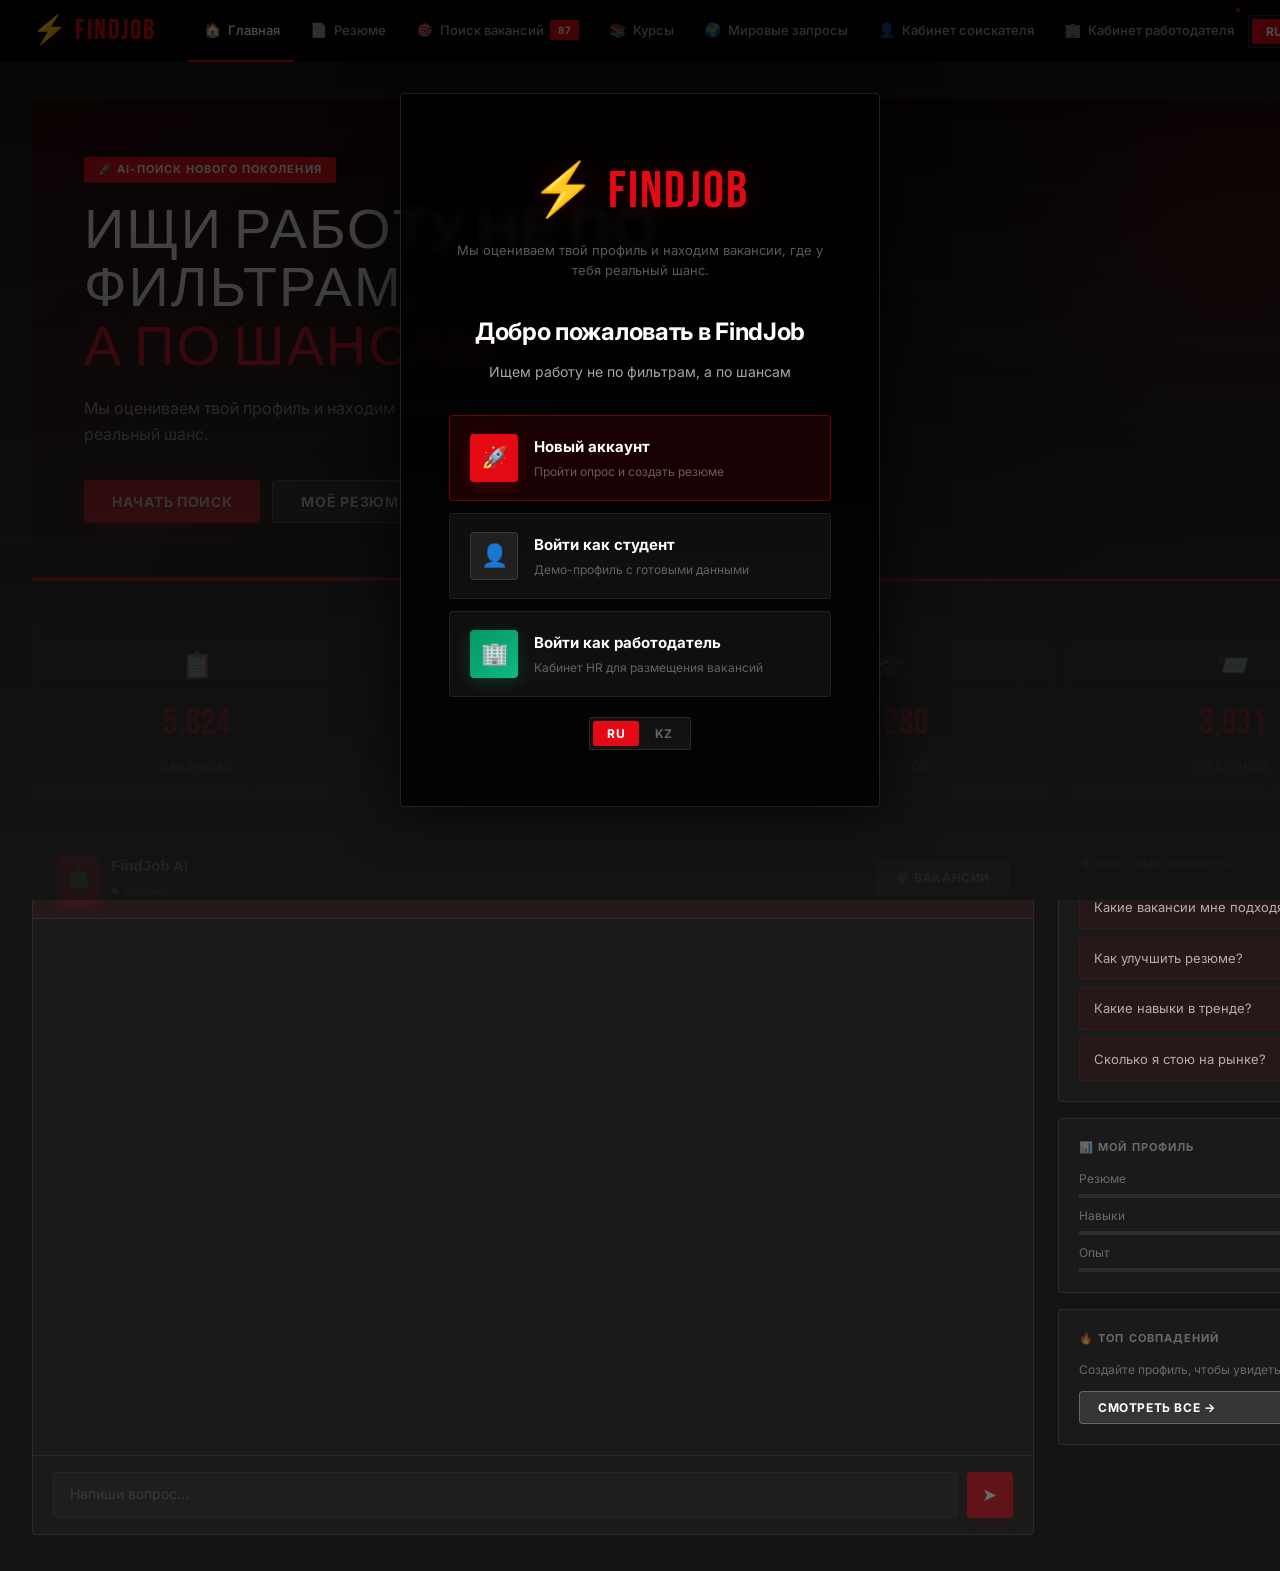
==== commit 7f0722af: "Second commit" ====
--- a/index.html
+++ b/index.html
@@ -8,6 +8,11 @@
     <meta name="description"
         content="FindJob: платформа для студентов. Найди работу не по фильтрам, а по шансам. AI-оценка профиля, вакансии с % совпадения." />
     <link rel="stylesheet" href="style.css" />
+    <link rel="preconnect" href="https://fonts.googleapis.com">
+    <link rel="preconnect" href="https://fonts.gstatic.com" crossorigin>
+    <link
+        href="https://fonts.googleapis.com/css2?family=Bebas+Neue&family=Inter:wght@300;400;500;600;700;800;900&display=swap"
+        rel="stylesheet">
 </head>
 
 <body>
@@ -34,6 +39,13 @@
                         <div class="welcome-opt-sub" data-t="demoAccountSub">Демо-профиль с готовыми данными</div>
                     </div>
                 </div>
+                <div class="welcome-option" onclick="startDemoEmployer()">
+                    <div class="welcome-opt-icon employer-icon">🏢</div>
+                    <div>
+                        <div class="welcome-opt-title" data-t="demoEmployer">Войти как работодатель</div>
+                        <div class="welcome-opt-sub" data-t="demoEmployerSub">Кабинет HR для размещения вакансий</div>
+                    </div>
+                </div>
             </div>
             <div style="margin-top:20px">
                 <div class="lang-toggle" style="display:inline-flex">
@@ -46,42 +58,11 @@
 
     <div class="app-shell">
 
-        <!-- ═══════════════════ SIDEBAR ═══════════════════ -->
-        <aside class="sidebar">
-            <div class="sidebar-logo">
-                <div class="logo-mark">⚡ FindJob</div>
-                <div class="logo-sub" data-t="heroTag">🚀 AI-поиск нового поколения</div>
-            </div>
-            <nav class="sidebar-nav">
-                <div class="nav-group-label" data-t="students">Студентам</div>
-                <div class="nav-item active" data-page="home"><span class="nav-icon">🏠</span><span
-                        data-t="home">Главная</span></div>
-                <div class="nav-item" data-page="resume"><span class="nav-icon">📄</span><span
-                        data-t="resume">Резюме</span></div>
-                <div class="nav-item" data-page="vacancies"><span class="nav-icon">🎯</span><span
-                        data-t="vacancies">Поиск вакансий</span><span class="nav-badge">10</span></div>
-                <div class="nav-item" data-page="courses"><span class="nav-icon">📚</span><span
-                        data-t="courses">Курсы</span></div>
-                <div class="nav-item" data-page="world"><span class="nav-icon">🌍</span><span data-t="world">Мировые
-                        запросы</span></div>
-                <div class="nav-group-label" data-t="employers">Работодателям</div>
-                <div class="nav-item" data-page="seeker"><span class="nav-icon">👤</span><span data-t="seeker">Кабинет
-                        соискателя</span></div>
-                <div class="nav-item" data-page="employer" style="position:relative"><span
-                        class="nav-icon">🏢</span><span data-t="employer">Кабинет работодателя</span><span
-                        class="notif-dot"></span></div>
-            </nav>
-            <div class="sidebar-footer">
-                <div class="nav-item" style="cursor:default;pointer-events:none">
-                    <div id="sidebar-avatar" class="avatar" style="width:30px;height:30px;font-size:11px;flex-shrink:0">
-                        ?</div>
-                    <div>
-                        <div id="sidebar-user-name" style="font-size:13px;font-weight:600">—</div>
-                        <div id="sidebar-user-role" style="font-size:11px;color:var(--text-muted)" data-t="student">
-                            Студент</div>
-                    </div>
-                </div>
-            </div>
+        <!-- sidebar: kept hidden so JS selectors still work -->
+        <aside class="sidebar" style="display:none" aria-hidden="true">
+            <div id="sidebar-avatar" class="avatar">?</div>
+            <div id="sidebar-user-name"></div>
+            <div id="sidebar-user-role"></div>
         </aside>
 
         <!-- ═══════════════════ MAIN ═══════════════════ -->
@@ -95,11 +76,31 @@
                     <span id="onboarding-step-text" class="onboarding-step-text">0 / 7</span>
                 </div>
                 <div class="topbar-row">
-                    <div class="topbar-title" id="topbar-title">Главная</div>
+                    <!-- Logo -->
+                    <div class="topbar-logo">⚡ FindJob</div>
+                    <!-- Horizontal Nav -->
+                    <nav class="topbar-nav">
+                        <div class="nav-item active" data-page="home"><span class="nav-icon">🏠</span><span
+                                data-t="home">Главная</span></div>
+                        <div class="nav-item" data-page="resume"><span class="nav-icon">📄</span><span
+                                data-t="resume">Резюме</span></div>
+                        <div class="nav-item" data-page="vacancies"><span class="nav-icon">🎯</span><span
+                                data-t="vacancies">Вакансии</span><span class="nav-badge">87</span></div>
+                        <div class="nav-item" data-page="courses"><span class="nav-icon">📚</span><span
+                                data-t="courses">Курсы</span></div>
+                        <div class="nav-item" data-page="world"><span class="nav-icon">🌍</span><span
+                                data-t="world">Мировые</span></div>
+                        <div class="nav-item" data-page="seeker"><span class="nav-icon">👤</span><span
+                                data-t="seeker">Мой кабинет</span></div>
+                        <div class="nav-item" data-page="employer" style="position:relative"><span
+                                class="nav-icon">🏢</span><span data-t="employer">Работодатель</span><span
+                                class="notif-dot"></span></div>
+                    </nav>
+                    <!-- Right controls -->
                     <div class="topbar-right">
                         <div class="lang-toggle">
-                            <button class="lang-btn active" data-lang="ru">RU</button>
-                            <button class="lang-btn" data-lang="kz">KZ</button>
+                            <button class="lang-btn active" data-lang="ru" onclick="setLang('ru')">RU</button>
+                            <button class="lang-btn" data-lang="kz" onclick="setLang('kz')">KZ</button>
                         </div>
                         <div id="topbar-avatar" class="avatar">?</div>
                     </div>
@@ -368,22 +369,150 @@
 
             <!-- ══ VACANCIES ══ -->
             <section id="page-vacancies" class="page">
-                <div class="section-header mb-24">
-                    <div>
-                        <div class="section-title" data-t="vacancyTitle">Поиск вакансий по шансам</div>
-                        <div class="text-sm mt-8">Отсортировано по уровню совпадения с вашим профилем</div>
-                    </div>
-                </div>
-                <div class="vacancy-toolbar">
+
+                <!-- ① VACANCY OF THE DAY -->
+                <div class="vac-spotlight" id="vac-of-day">
+                    <div class="vac-spotlight-label">🏆 Вакансия дня</div>
+                    <div class="vac-spotlight-title" id="vod-title">Frontend Developer — Kolesa Group</div>
+                    <div class="vac-spotlight-meta">
+                        <span id="vod-company">📍 Алматы &nbsp;·&nbsp; Kolesa Group</span>
+                        <span id="vod-salary" style="color:var(--gold);font-weight:700">300–500k ₸</span>
+                        <span class="chance-badge chance-high" id="vod-chance">🎯 92%</span>
+                    </div>
+                    <div class="vac-spotlight-desc">Лучшая вакансия дня по совпадению с профилями пользователей FindJob.
+                        Обновляется ежедневно.</div>
+                    <button class="btn btn-primary btn-sm" onclick="handleApply(1)">Откликнуться →</button>
+                </div>
+
+                <!-- ② POPULAR VACANCIES (quick chips) -->
+                <div class="section-header mb-24" style="margin-top:32px">
+                    <div class="section-title">🔥 Популярные категории</div>
+                </div>
+                <div class="popular-chips" id="popular-chips">
+                    <button class="pop-chip active" onclick="filterByCategory('')">Все</button>
+                    <button class="pop-chip" onclick="filterByCategory('it')">💻 IT</button>
+                    <button class="pop-chip" onclick="filterByCategory('design')">🎨 Дизайн</button>
+                    <button class="pop-chip" onclick="filterByCategory('marketing')">📣 Маркетинг</button>
+                    <button class="pop-chip" onclick="filterByCategory('finance')">💰 Финансы</button>
+                    <button class="pop-chip" onclick="filterByCategory('medicine')">🏥 Медицина</button>
+                    <button class="pop-chip" onclick="filterByCategory('education')">📚 Образование</button>
+                    <button class="pop-chip" onclick="filterByCategory('construction')">🏗️ Строительство</button>
+                    <button class="pop-chip" onclick="filterByCategory('food')">🍽️ Кулинария</button>
+                    <button class="pop-chip" onclick="filterByCategory('logistics')">🚚 Логистика</button>
+                    <button class="pop-chip" onclick="filterByCategory('beauty')">💇 Красота</button>
+                    <button class="pop-chip" onclick="filterByCategory('sport')">⚽ Спорт</button>
+                    <button class="pop-chip" onclick="filterByCategory('oil')">⛽ Нефть и газ</button>
+                </div>
+
+                <!-- ③ FILTERS -->
+                <details class="filter-panel" id="filter-panel">
+                    <summary class="filter-summary">⚙️ Расширенные фильтры <span class="filter-count"
+                            id="filter-count"></span></summary>
+                    <div class="filter-grid">
+                        <div class="filter-group">
+                            <label class="filter-label">🌐 Язык работы</label>
+                            <select class="form-select filter-select" id="f-lang" onchange="applyFilters()">
+                                <option value="">Любой</option>
+                                <option value="ru">Русский</option>
+                                <option value="kz">Казахский</option>
+                                <option value="en">Английский</option>
+                            </select>
+                        </div>
+                        <div class="filter-group">
+                            <label class="filter-label">🎂 Возраст</label>
+                            <select class="form-select filter-select" id="f-age" onchange="applyFilters()">
+                                <option value="">Любой</option>
+                                <option value="18">18–25 лет</option>
+                                <option value="25">25–35 лет</option>
+                                <option value="35">35+ лет</option>
+                            </select>
+                        </div>
+                        <div class="filter-group">
+                            <label class="filter-label">💼 Опыт работы</label>
+                            <select class="form-select filter-select" id="f-exp" onchange="applyFilters()">
+                                <option value="">Любой</option>
+                                <option value="none">Без опыта</option>
+                                <option value="1">1–3 года</option>
+                                <option value="3">3–5 лет</option>
+                                <option value="5">5+ лет</option>
+                            </select>
+                        </div>
+                        <div class="filter-group">
+                            <label class="filter-label">📍 Местонахождение</label>
+                            <select class="form-select filter-select" id="f-city" onchange="applyFilters()">
+                                <option value="">Все города</option>
+                                <option value="Алматы">Алматы</option>
+                                <option value="Астана">Астана</option>
+                                <option value="Шымкент">Шымкент</option>
+                                <option value="Атырау">Атырау</option>
+                                <option value="remote">Удалённо</option>
+                            </select>
+                        </div>
+                        <div class="filter-group" style="grid-column:1/-1">
+                            <label class="filter-label">🏷️ Профессия / ключевое слово</label>
+                            <input type="text" class="form-input filter-select" id="f-prof"
+                                placeholder="Frontend, Бухгалтер, Врач…" oninput="applyFilters()" />
+                        </div>
+                    </div>
+                    <button class="btn btn-ghost btn-sm" style="margin-top:12px" onclick="resetFilters()">✕ Сбросить
+                        фильтры</button>
+                </details>
+
+                <!-- ④ MAIN TOOLBAR (search + risk) -->
+                <div class="vacancy-toolbar" style="margin-top:24px">
                     <input type="text" class="search-input" id="vacancy-search" data-tp="searchPlaceholder"
-                        placeholder="Поиск…" />
+                        placeholder="Поиск по названию или компании…" />
                     <div class="risk-toggle">
                         <button class="risk-btn safe-active" id="safe-btn" data-t="safeBtn">🛡️ Безопасно</button>
                         <button class="risk-btn" id="risk-btn" data-t="riskBtn">🔥 Рискую</button>
                     </div>
                 </div>
+
+                <!-- Results header -->
+                <div class="section-header mb-24">
+                    <div class="section-title">📋 Вакансии по шансам</div>
+                    <div class="text-sm" id="vacancy-count-label"></div>
+                </div>
                 <div class="grid-auto" id="vacancies-grid"></div>
+
+                <!-- ⑤ NEWS OF THE DAY -->
+                <div class="section-header" style="margin-top:48px;margin-bottom:20px">
+                    <div class="section-title">📰 Новости рынка труда</div>
+                    <span class="news-date" id="news-date"></span>
+                </div>
+                <div class="news-grid">
+                    <article class="news-card news-card-featured">
+                        <div class="news-tag">🔥 Главное</div>
+                        <div class="news-title">Рынок IT в Казахстане вырос на 34% — рекордные показатели за 5 лет</div>
+                        <div class="news-body">По данным Министерства цифрового развития, спрос на IT-специалистов
+                            достиг рекорда. Средняя зарплата Junior-разработчика выросла до 280 000 ₸.</div>
+                        <div class="news-meta">📅 Сегодня &nbsp;·&nbsp; 🏛️ МЦРКиАП РК</div>
+                    </article>
+                    <article class="news-card">
+                        <div class="news-tag">💰 Зарплаты</div>
+                        <div class="news-title">Бухгалтеры и финансисты стали самыми востребованными в Алматы</div>
+                        <div class="news-body">Количество вакансий в финансовом секторе выросло на 22% по сравнению с
+                            прошлым кварталом.</div>
+                        <div class="news-meta">📅 Сегодня &nbsp;·&nbsp; 🌐 hh.kz</div>
+                    </article>
+                    <article class="news-card">
+                        <div class="news-tag">🎓 Образование</div>
+                        <div class="news-title">Новые программы стажировок от Samruk-Kazyna для студентов</div>
+                        <div class="news-body">Государственный холдинг открывает 500 мест для стажёров в 2026 году —
+                            дедлайн подачи заявок 1 апреля.</div>
+                        <div class="news-meta">📅 Сегодня &nbsp;·&nbsp; 🏢 Самрук-Казына</div>
+                    </article>
+                    <article class="news-card">
+                        <div class="news-tag">⚡ Тренд</div>
+                        <div class="news-title">Удалённая работа: 40% компаний сохранят гибридный формат</div>
+                        <div class="news-body">Исследование HeadHunter показало, что большинство казахстанских
+                            работодателей планируют сохранить гибридный формат работы в 2026 году.</div>
+                        <div class="news-meta">📅 Сегодня &nbsp;·&nbsp; 🌐 hh.kz</div>
+                    </article>
+                </div>
+
             </section>
+
 
             <!-- ══ COURSES ══ -->
             <section id="page-courses" class="page">
@@ -546,108 +675,242 @@
 
             <!-- ══ EMPLOYER CABINET ══ -->
             <section id="page-employer" class="page">
-                <div class="profile-header">
-                    <div class="profile-big-avatar" style="background:linear-gradient(135deg,#059669,#10B981)">🏢</div>
-                    <div>
-                        <div class="profile-name">Kolesa Group</div>
-                        <div class="profile-tagline">Работодатель · Алматы</div>
-                        <div class="chips-row" style="margin-top:10px">
-                            <span class="chip chip-green">✓ Верифицирован</span>
-                            <span class="chip">🚗 Авто / IT</span>
-                        </div>
-                    </div>
-                    <div class="profile-stats">
-                        <div class="profile-stat">
-                            <div class="profile-stat-value" style="color:var(--green)">4</div>
-                            <div class="profile-stat-label" data-t="empStats1">Активных</div>
-                        </div>
-                        <div class="profile-stat">
-                            <div class="profile-stat-value">46</div>
-                            <div class="profile-stat-label" data-t="empStats2">Откликов</div>
-                        </div>
-                        <div class="profile-stat">
-                            <div class="profile-stat-value">905</div>
-                            <div class="profile-stat-label" data-t="empStats3">Просмотров</div>
-                        </div>
-                    </div>
-                    <button class="btn btn-primary btn-sm" onclick="showToast('🚀 Форма создания вакансии!')"
-                        data-t="addVacancy">+ Новая вакансия</button>
-                </div>
-                <div class="stats-grid" style="margin-bottom:24px">
-                    <div class="stat-card">
-                        <div class="stat-icon">💼</div>
-                        <div class="stat-value">4</div>
-                        <div class="stat-label" data-t="empStats1">Активных вакансий</div>
-                    </div>
-                    <div class="stat-card">
-                        <div class="stat-icon">📨</div>
-                        <div class="stat-value">46</div>
-                        <div class="stat-label" data-t="empStats2">Всего откликов</div>
-                    </div>
-                    <div class="stat-card">
-                        <div class="stat-icon">👁</div>
-                        <div class="stat-value">905</div>
-                        <div class="stat-label" data-t="empStats3">Просмотров</div>
-                    </div>
-                    <div class="stat-card">
-                        <div class="stat-icon">✅</div>
-                        <div class="stat-value">3</div>
-                        <div class="stat-label" data-t="empStats4">Нанято</div>
-                    </div>
-                </div>
+
+                <!-- Profile Header (rendered by JS) -->
+                <div id="emp-profile-header"></div>
+
+                <!-- Stats (rendered by JS) -->
+                <div id="emp-stats-grid" class="stats-grid" style="margin-bottom:24px"></div>
+
+                <!-- Tabs -->
                 <div class="tab-bar">
                     <button class="tab-btn active" data-tab="emp-vac" onclick="setTab('employer','emp-vac')"
-                        data-t="myVacancies">Мои вакансии</button>
+                        data-t="myVacancies">📋 Мои вакансии</button>
                     <button class="tab-btn" data-tab="emp-cand" onclick="setTab('employer','emp-cand')"
-                        data-t="candidates">Кандидаты</button>
-                </div>
+                        data-t="candidates">👥 Кандидаты</button>
+                    <button class="tab-btn" data-tab="emp-analytics" onclick="setTab('employer','emp-analytics')"
+                        data-t="empAnalytics">📊 Аналитика</button>
+                    <button class="tab-btn" data-tab="emp-settings" onclick="setTab('employer','emp-settings')"
+                        data-t="empSettings">⚙️ Настройки</button>
+                </div>
+
+                <!-- My Vacancies -->
                 <div data-tab="emp-vac" class="tab-content">
                     <div class="section-header mb-24">
                         <div class="section-title" data-t="myVacancies">Мои вакансии</div>
-                        <button class="btn btn-primary btn-sm" onclick="showToast('🚀 Откроется форма вакансии!')"
-                            data-t="addVacancy">+ Новая вакансия</button>
+                        <button class="btn btn-primary btn-sm" onclick="openPostJobModal()" data-t="addVacancy">+ Новая
+                            вакансия</button>
                     </div>
                     <div id="employer-vacancies"></div>
                 </div>
+
+                <!-- Candidates -->
                 <div data-tab="emp-cand" class="tab-content hidden">
                     <div class="section-header mb-24">
-                        <div class="section-title" data-t="candidates">Кандидаты</div>
-                        <div class="chip chip-green">46 откликов</div>
-                    </div>
-                    <div style="display:flex;flex-direction:column;gap:10px">
-                        <div class="applied-row">
-                            <div style="font-size:28px">👨‍💻</div>
-                            <div class="applied-info">
-                                <div class="applied-title">Алихан М.</div>
-                                <div class="applied-company">Frontend Dev · КазНТУ</div>
-                            </div>
-                            <div class="chance-badge chance-high">87%</div>
-                            <button class="btn btn-primary btn-sm"
-                                onclick="showToast('📋 Профиль кандидата открыт')">Смотреть</button>
-                        </div>
-                        <div class="applied-row">
-                            <div style="font-size:28px">👩‍💻</div>
-                            <div class="applied-info">
-                                <div class="applied-title">Динара С.</div>
-                                <div class="applied-company">Frontend Dev · МУИТ</div>
-                            </div>
-                            <div class="chance-badge chance-mid">62%</div>
-                            <button class="btn btn-primary btn-sm"
-                                onclick="showToast('📋 Профиль кандидата открыт')">Смотреть</button>
-                        </div>
-                        <div class="applied-row">
-                            <div style="font-size:28px">👨‍🎓</div>
-                            <div class="applied-info">
-                                <div class="applied-title">Нурлан А.</div>
-                                <div class="applied-company">Frontend Dev · КазГЮУ</div>
-                            </div>
-                            <div class="chance-badge chance-low">41%</div>
-                            <button class="btn btn-primary btn-sm"
-                                onclick="showToast('📋 Профиль кандидата открыт')">Смотреть</button>
+                        <div class="section-title" data-t="candidates">👥 Кандидаты</div>
+                        <div style="display:flex;align-items:center;gap:12px">
+                            <select class="form-select" id="cand-filter-vac" onchange="renderEmpCandidates()"
+                                style="min-width:200px">
+                                <option value="">Все вакансии</option>
+                            </select>
+                            <select class="form-select" id="cand-filter-status" onchange="renderEmpCandidates()"
+                                style="min-width:160px">
+                                <option value="">Все статусы</option>
+                                <option value="new">🆕 Новый</option>
+                                <option value="reviewed">👁 Просмотрен</option>
+                                <option value="interview">📅 Интервью</option>
+                                <option value="hired">✅ Нанят</option>
+                                <option value="rejected">✕ Отказ</option>
+                            </select>
+                        </div>
+                    </div>
+                    <div id="employer-candidates"></div>
+                </div>
+
+                <!-- Analytics -->
+                <div data-tab="emp-analytics" class="tab-content hidden">
+                    <div class="section-header mb-24">
+                        <div class="section-title" data-t="empAnalytics">📊 Аналитика</div>
+                        <div class="chip chip-gold">Последние 7 дней</div>
+                    </div>
+                    <div class="grid-2" style="gap:16px;margin-bottom:24px">
+                        <div class="card">
+                            <div class="card-title" style="margin-bottom:16px">👁 Просмотры вакансий</div>
+                            <div id="emp-chart-views" class="emp-bar-chart"></div>
+                        </div>
+                        <div class="card">
+                            <div class="card-title" style="margin-bottom:16px">📨 Отклики</div>
+                            <div id="emp-chart-responses" class="emp-bar-chart"></div>
+                        </div>
+                    </div>
+                    <div class="card" style="margin-bottom:16px">
+                        <div class="card-title" style="margin-bottom:16px">🏆 Рейтинг вакансий</div>
+                        <div id="emp-vacancy-ranking"></div>
+                    </div>
+                    <div class="grid-2" style="gap:16px">
+                        <div class="card">
+                            <div class="card-title">🎓 Университеты кандидатов</div>
+                            <div id="emp-uni-chart" style="margin-top:16px"></div>
+                        </div>
+                        <div class="card">
+                            <div class="card-title">📱 Статусы кандидатов</div>
+                            <div id="emp-status-donut" style="margin-top:16px"></div>
+                        </div>
+                    </div>
+                </div>
+
+                <!-- Settings -->
+                <div data-tab="emp-settings" class="tab-content hidden">
+                    <div class="grid-2" style="gap:16px">
+                        <div class="card">
+                            <div class="card-title" style="margin-bottom:16px">🏢 Информация о компании</div>
+                            <div class="input-group">
+                                <label class="input-label" data-t="companyName">Название компании</label>
+                                <input type="text" class="form-input" id="emp-edit-name" placeholder="Kolesa Group" />
+                            </div>
+                            <div class="input-group">
+                                <label class="input-label" data-t="companyIndustry">Отрасль</label>
+                                <select class="form-select" id="emp-edit-industry">
+                                    <option>IT / Технологии</option>
+                                    <option>Финансы / Банки</option>
+                                    <option>Производство</option>
+                                    <option>Розничная торговля</option>
+                                    <option>Строительство</option>
+                                    <option>Медицина</option>
+                                    <option>Образование</option>
+                                    <option>Нефть и газ</option>
+                                    <option>Логистика</option>
+                                    <option>Маркетинг / Реклама</option>
+                                </select>
+                            </div>
+                            <div class="input-group">
+                                <label class="input-label">Город</label>
+                                <select class="form-select" id="emp-edit-city">
+                                    <option>Алматы</option>
+                                    <option>Астана</option>
+                                    <option>Шымкент</option>
+                                    <option>Атырау</option>
+                                    <option>Актобе</option>
+                                </select>
+                            </div>
+                            <div class="input-group">
+                                <label class="input-label" data-t="companyWebsite">Сайт компании</label>
+                                <input type="text" class="form-input" id="emp-edit-website"
+                                    placeholder="https://kolesa.kz" />
+                            </div>
+                            <button class="btn btn-primary" onclick="saveEmployerSettings()"
+                                data-t="save">Сохранить</button>
+                        </div>
+                        <div class="card">
+                            <div class="card-title" style="margin-bottom:16px">📝 О компании</div>
+                            <div class="input-group">
+                                <label class="input-label" data-t="companyAbout">Описание</label>
+                                <textarea class="form-input" rows="5" id="emp-edit-about" style="resize:vertical"
+                                    placeholder="Расскажите о вашей компании…"></textarea>
+                            </div>
+                            <div class="input-group">
+                                <label class="input-label">Размер компании</label>
+                                <select class="form-select" id="emp-edit-size">
+                                    <option>1–10 сотрудников</option>
+                                    <option>11–50 сотрудников</option>
+                                    <option selected>51–200 сотрудников</option>
+                                    <option>201–1000 сотрудников</option>
+                                    <option>1000+ сотрудников</option>
+                                </select>
+                            </div>
+                            <div class="input-group">
+                                <label class="input-label">Уведомления о новых откликах</label>
+                                <select class="form-select">
+                                    <option>Мгновенно</option>
+                                    <option>Раз в день</option>
+                                    <option>Раз в неделю</option>
+                                </select>
+                            </div>
+                            <button class="btn btn-primary" onclick="saveEmployerSettings()"
+                                data-t="save">Сохранить</button>
                         </div>
                     </div>
                 </div>
             </section>
+
+            <!-- ══ POST JOB MODAL ══ -->
+            <div id="post-job-modal" class="modal-overlay hidden" onclick="closePostJobModal(event)">
+                <div class="modal-box" onclick="event.stopPropagation()">
+                    <div class="modal-header">
+                        <div class="modal-title">📋 Новая вакансия</div>
+                        <button class="modal-close" onclick="closePostJobModal()">✕</button>
+                    </div>
+                    <div class="modal-body">
+                        <div class="grid-2" style="gap:14px">
+                            <div class="input-group">
+                                <label class="input-label" data-t="jobTitle">Название должности *</label>
+                                <input type="text" class="form-input" id="job-title" placeholder="Frontend Developer" />
+                            </div>
+                            <div class="input-group">
+                                <label class="input-label" data-t="jobSalary">Зарплата</label>
+                                <input type="text" class="form-input" id="job-salary"
+                                    placeholder="300 000 – 500 000 ₸" />
+                            </div>
+                            <div class="input-group">
+                                <label class="input-label" data-t="jobLocation">Город</label>
+                                <select class="form-select" id="job-location">
+                                    <option>Алматы</option>
+                                    <option>Астана</option>
+                                    <option>Шымкент</option>
+                                    <option>Атырау</option>
+                                    <option>Удалённо</option>
+                                </select>
+                            </div>
+                            <div class="input-group">
+                                <label class="input-label" data-t="jobType">Формат работы</label>
+                                <select class="form-select" id="job-type">
+                                    <option value="fulltime">Полный день</option>
+                                    <option value="hybrid">Гибрид</option>
+                                    <option value="remote">Удалённо</option>
+                                    <option value="parttime">Частичная занятость</option>
+                                </select>
+                            </div>
+                            <div class="input-group">
+                                <label class="input-label" data-t="jobCategory">Категория</label>
+                                <select class="form-select" id="job-category">
+                                    <option value="it">💻 IT</option>
+                                    <option value="design">🎨 Дизайн</option>
+                                    <option value="marketing">📣 Маркетинг</option>
+                                    <option value="finance">💰 Финансы</option>
+                                    <option value="medicine">🏥 Медицина</option>
+                                    <option value="education">📚 Образование</option>
+                                    <option value="construction">🏗️ Строительство</option>
+                                    <option value="food">🍽️ Кулинария</option>
+                                    <option value="logistics">🚚 Логистика</option>
+                                </select>
+                            </div>
+                            <div class="input-group">
+                                <label class="input-label">Опыт работы</label>
+                                <select class="form-select" id="job-exp">
+                                    <option>Без опыта</option>
+                                    <option>1–3 года</option>
+                                    <option>3–5 лет</option>
+                                    <option>5+ лет</option>
+                                </select>
+                            </div>
+                        </div>
+                        <div class="input-group" style="margin-top:4px">
+                            <label class="input-label" data-t="jobDesc">Описание вакансии</label>
+                            <textarea class="form-input" rows="3" id="job-desc" style="resize:vertical"
+                                placeholder="Чем будет заниматься сотрудник…"></textarea>
+                        </div>
+                        <div class="input-group">
+                            <label class="input-label" data-t="jobReqs">Требования</label>
+                            <textarea class="form-input" rows="3" id="job-reqs" style="resize:vertical"
+                                placeholder="Знание React, опыт работы с API…"></textarea>
+                        </div>
+                    </div>
+                    <div class="modal-footer">
+                        <button class="btn btn-ghost" onclick="closePostJobModal()">Отмена</button>
+                        <button class="btn btn-primary" onclick="saveNewVacancy()">🚀 Опубликовать</button>
+                    </div>
+                </div>
+            </div>
 
         </main>
     </div>
--- a/style.css
+++ b/style.css
@@ -1,34 +1,54 @@
 /* ═══════════════════════════════════════════════
-   FINDJOB — Student Job Portal Design System
+   FINDJOB — Netflix-Style Design System
    ═══════════════════════════════════════════════ */
 
-@import url('https://fonts.googleapis.com/css2?family=Inter:wght@300;400;500;600;700;800&family=Space+Grotesk:wght@400;500;600;700&display=swap');
-
-/* ── TOKENS ── */
+@import url('https://fonts.googleapis.com/css2?family=Bebas+Neue&family=Inter:wght@300;400;500;600;700;800;900&display=swap');
+
+/* ── DESIGN TOKENS ── */
 :root {
-  --bg-base: #080A10;
-  --bg-surface: #0D0F1A;
-  --bg-card: rgba(255, 255, 255, 0.03);
-  --bg-card-hover: rgba(255, 255, 255, 0.06);
-  --border: rgba(255, 255, 255, 0.07);
-  --border-bright: rgba(124, 58, 237, 0.4);
-
-  --violet: #7C3AED;
-  --violet-light: #A855F7;
-  --violet-glow: rgba(124, 58, 237, 0.25);
-  --gold: #F59E0B;
-  --gold-glow: rgba(245, 158, 11, 0.2);
-  --green: #10B981;
-  --red: #EF4444;
-  --yellow: #F59E0B;
-
-  --text-primary: #F0F0FF;
-  --text-secondary: rgba(240, 240, 255, 0.6);
-  --text-muted: rgba(240, 240, 255, 0.35);
-
-  --sidebar-w: 260px;
-  --radius: 16px;
-  --radius-sm: 10px;
+  /* Netflix core palette */
+  --bg-base: #141414;
+  --bg-surface: #0a0a0a;
+  --bg-card: #1a1a1a;
+  --bg-card-hover: #222222;
+  --bg-elevated: rgba(255, 255, 255, 0.05);
+
+  --border: rgba(255, 255, 255, 0.1);
+  --border-bright: rgba(229, 9, 20, 0.5);
+
+  /* Netflix red */
+  --red: #E50914;
+  --red-hover: #F40612;
+  --red-dark: #B20710;
+  --red-glow: rgba(229, 9, 20, 0.25);
+  --red-soft: rgba(229, 9, 20, 0.12);
+
+  /* Semantic colors */
+  --green: #2dbe73;
+  --green-soft: rgba(45, 190, 115, 0.12);
+  --yellow: #f5a623;
+  --yellow-soft: rgba(245, 166, 35, 0.12);
+  --gold: #f5a623;
+
+  /* Text */
+  --text-primary: #ffffff;
+  --text-secondary: rgba(255, 255, 255, 0.65);
+  --text-muted: rgba(255, 255, 255, 0.35);
+
+  /* Legacy aliases */
+  --violet: var(--red);
+  --violet-light: #ff4d57;
+  --violet-glow: var(--red-glow);
+  --blue: var(--red);
+  --blue-light: #ff4d57;
+  --blue-glow: var(--red-glow);
+  --border-accent: var(--border-bright);
+
+  /* Layout — no sidebar, full-width */
+  --sidebar-w: 0px;
+  --radius: 8px;
+  --radius-sm: 6px;
+  --radius-xs: 4px;
   --transition: 0.2s cubic-bezier(0.4, 0, 0.2, 1);
 }
 
@@ -54,7 +74,7 @@
 }
 
 ::-webkit-scrollbar {
-  width: 5px;
+  width: 4px;
 }
 
 ::-webkit-scrollbar-track {
@@ -62,7 +82,7 @@
 }
 
 ::-webkit-scrollbar-thumb {
-  background: var(--violet);
+  background: var(--red);
   border-radius: 99px;
 }
 
@@ -71,7 +91,9 @@
 .welcome-overlay {
   position: fixed;
   inset: 0;
-  background: var(--bg-base);
+  background:
+    linear-gradient(to bottom, rgba(0, 0, 0, 0.7) 0%, rgba(20, 20, 20, 0.95) 100%),
+    url("https://images.unsplash.com/photo-1521737604893-d14cc237f11d?w=1800&q=80") center/cover no-repeat;
   z-index: 9000;
   display: flex;
   align-items: center;
@@ -85,68 +107,68 @@
 
 @keyframes fadeIn {
   from {
-    opacity: 0;
+    opacity: 0
   }
 
   to {
-    opacity: 1;
+    opacity: 1
   }
 }
 
 .welcome-box {
   width: 100%;
-  max-width: 460px;
-  padding: 48px 40px;
-  background: var(--bg-surface);
-  border: 1px solid var(--border-bright);
-  border-radius: 24px;
+  max-width: 480px;
+  padding: 56px 48px;
+  background: rgba(0, 0, 0, 0.82);
+  border: 1px solid rgba(255, 255, 255, 0.12);
+  border-radius: 4px;
   text-align: center;
   position: relative;
-  box-shadow: 0 32px 80px rgba(124, 58, 237, 0.2);
-  animation: slideUp 0.5s cubic-bezier(0.4, 0, 0.2, 1);
+  box-shadow: 0 0 60px rgba(0, 0, 0, 0.8);
+  backdrop-filter: blur(4px);
+  animation: slideUp 0.45s cubic-bezier(0.4, 0, 0.2, 1);
 }
 
 @keyframes slideUp {
   from {
     opacity: 0;
-    transform: translateY(40px);
+    transform: translateY(30px)
   }
 
   to {
     opacity: 1;
-    transform: translateY(0);
+    transform: translateY(0)
   }
 }
 
 .welcome-logo {
-  font-family: 'Space Grotesk', sans-serif;
-  font-size: 36px;
-  font-weight: 700;
-  background: linear-gradient(135deg, var(--violet-light), var(--gold));
-  -webkit-background-clip: text;
-  -webkit-text-fill-color: transparent;
-  background-clip: text;
+  font-family: 'Bebas Neue', sans-serif;
+  font-size: 52px;
+  font-weight: 400;
+  color: var(--red);
   margin-bottom: 6px;
+  letter-spacing: 2px;
+  text-shadow: 0 0 30px var(--red-glow);
 }
 
 .welcome-tagline {
   font-size: 13px;
   color: var(--text-muted);
-  margin-bottom: 36px;
+  margin-bottom: 32px;
 }
 
 .welcome-title {
-  font-family: 'Space Grotesk', sans-serif;
-  font-size: 22px;
+  font-size: 24px;
   font-weight: 700;
   margin-bottom: 8px;
+  letter-spacing: -0.3px;
 }
 
 .welcome-sub {
   font-size: 14px;
   color: var(--text-secondary);
   margin-bottom: 32px;
-  line-height: 1.6;
+  line-height: 1.65;
 }
 
 .welcome-cards {
@@ -160,29 +182,30 @@
   align-items: center;
   gap: 16px;
   padding: 18px 20px;
-  border-radius: var(--radius);
-  border: 1px solid var(--border);
-  background: var(--bg-card);
+  border-radius: 4px;
+  border: 1px solid rgba(255, 255, 255, 0.08);
+  background: rgba(255, 255, 255, 0.05);
   cursor: pointer;
   transition: all var(--transition);
   text-align: left;
 }
 
 .welcome-option:hover {
-  border-color: var(--border-bright);
-  background: rgba(124, 58, 237, 0.1);
+  border-color: var(--red);
+  background: rgba(229, 9, 20, 0.08);
   transform: translateY(-2px);
+  box-shadow: 0 6px 24px rgba(229, 9, 20, 0.15);
 }
 
 .welcome-option.primary-option {
-  border-color: rgba(124, 58, 237, 0.4);
-  background: rgba(124, 58, 237, 0.08);
+  border-color: rgba(229, 9, 20, 0.4);
+  background: rgba(229, 9, 20, 0.1);
 }
 
 .welcome-opt-icon {
-  width: 46px;
-  height: 46px;
-  border-radius: 12px;
+  width: 48px;
+  height: 48px;
+  border-radius: 4px;
   display: flex;
   align-items: center;
   justify-content: center;
@@ -191,11 +214,12 @@
 }
 
 .welcome-opt-icon.new-icon {
-  background: linear-gradient(135deg, var(--violet), var(--violet-light));
+  background: var(--red);
+  box-shadow: 0 4px 16px var(--red-glow);
 }
 
 .welcome-opt-icon.demo-icon {
-  background: rgba(255, 255, 255, 0.06);
+  background: rgba(255, 255, 255, 0.08);
   border: 1px solid var(--border);
 }
 
@@ -216,9 +240,9 @@
   display: none;
   align-items: center;
   gap: 14px;
-  padding: 12px 24px;
-  background: rgba(124, 58, 237, 0.06);
-  border-bottom: 1px solid rgba(124, 58, 237, 0.2);
+  padding: 10px 24px;
+  background: rgba(229, 9, 20, 0.06);
+  border-bottom: 1px solid rgba(229, 9, 20, 0.2);
 }
 
 .onboarding-bar.visible {
@@ -227,23 +251,22 @@
 
 .onboarding-bar-label {
   font-size: 12px;
-  color: var(--violet-light);
+  color: var(--red);
   font-weight: 600;
   white-space: nowrap;
 }
 
 .onboarding-progress {
   flex: 1;
-  height: 6px;
-  background: rgba(255, 255, 255, 0.06);
-  border-radius: 99px;
+  height: 3px;
+  background: rgba(255, 255, 255, 0.1);
+  border-radius: 0;
   overflow: hidden;
 }
 
 .onboarding-fill {
   height: 100%;
-  background: linear-gradient(90deg, var(--violet), var(--violet-light));
-  border-radius: 99px;
+  background: var(--red);
   transition: width 0.4s ease;
 }
 
@@ -263,7 +286,7 @@
 .sidebar {
   width: var(--sidebar-w);
   background: var(--bg-surface);
-  border-right: 1px solid var(--border);
+  border-right: 1px solid rgba(255, 255, 255, 0.06);
   display: flex;
   flex-direction: column;
   position: fixed;
@@ -275,26 +298,26 @@
 }
 
 .sidebar-logo {
-  padding: 28px 24px 20px;
-  border-bottom: 1px solid var(--border);
+  padding: 28px 24px 22px;
+  border-bottom: 1px solid rgba(255, 255, 255, 0.06);
 }
 
 .logo-mark {
-  font-family: 'Space Grotesk', sans-serif;
-  font-size: 22px;
-  font-weight: 700;
-  background: linear-gradient(135deg, var(--violet-light), var(--gold));
-  -webkit-background-clip: text;
-  -webkit-text-fill-color: transparent;
-  background-clip: text;
-  line-height: 1.2;
+  font-family: 'Bebas Neue', sans-serif;
+  font-size: 30px;
+  font-weight: 400;
+  color: var(--red);
+  line-height: 1;
+  letter-spacing: 2px;
+  text-shadow: 0 0 20px var(--red-glow);
 }
 
 .logo-sub {
-  font-size: 11px;
+  font-size: 10px;
   color: var(--text-muted);
-  margin-top: 3px;
-  letter-spacing: 0.05em;
+  margin-top: 4px;
+  letter-spacing: 0.1em;
+  text-transform: uppercase;
 }
 
 .sidebar-nav {
@@ -306,48 +329,38 @@
 .nav-group-label {
   font-size: 10px;
   font-weight: 600;
-  letter-spacing: 0.1em;
+  letter-spacing: 0.12em;
   text-transform: uppercase;
   color: var(--text-muted);
-  padding: 12px 12px 6px;
+  padding: 14px 12px 6px;
 }
 
 .nav-item {
   display: flex;
   align-items: center;
   gap: 12px;
-  padding: 11px 14px;
-  border-radius: var(--radius-sm);
+  padding: 10px 14px;
+  border-radius: 3px;
   cursor: pointer;
   color: var(--text-secondary);
-  font-size: 14px;
+  font-size: 13.5px;
   font-weight: 500;
   transition: all var(--transition);
-  margin-bottom: 3px;
+  margin-bottom: 2px;
   position: relative;
   user-select: none;
 }
 
 .nav-item:hover {
-  background: var(--bg-card-hover);
+  background: rgba(255, 255, 255, 0.06);
   color: var(--text-primary);
 }
 
 .nav-item.active {
-  background: linear-gradient(135deg, rgba(124, 58, 237, 0.25), rgba(168, 85, 247, 0.15));
-  color: var(--violet-light);
-  border: 1px solid rgba(124, 58, 237, 0.3);
-}
-
-.nav-item.active::before {
-  content: '';
-  position: absolute;
-  left: 0;
-  top: 20%;
-  bottom: 20%;
-  width: 3px;
-  background: var(--violet-light);
-  border-radius: 0 3px 3px 0;
+  background: rgba(229, 9, 20, 0.12);
+  color: var(--text-primary);
+  border-left: 3px solid var(--red);
+  padding-left: 11px;
 }
 
 .nav-icon {
@@ -359,90 +372,164 @@
 
 .nav-badge {
   margin-left: auto;
-  background: var(--violet);
+  background: var(--red);
   color: white;
   font-size: 10px;
-  font-weight: 600;
-  padding: 2px 7px;
-  border-radius: 99px;
+  font-weight: 700;
+  padding: 2px 8px;
+  border-radius: 2px;
 }
 
 .sidebar-footer {
   padding: 16px 12px;
-  border-top: 1px solid var(--border);
+  border-top: 1px solid rgba(255, 255, 255, 0.06);
 }
 
 .main-content {
-  margin-left: var(--sidebar-w);
+  margin-left: 0;
   flex: 1;
   min-height: 100vh;
   display: flex;
   flex-direction: column;
 }
 
+/* ── TOPBAR ── */
 .topbar {
   position: sticky;
   top: 0;
-  background: rgba(8, 10, 16, 0.85);
-  backdrop-filter: blur(20px);
-  border-bottom: 1px solid var(--border);
+  background: rgba(0, 0, 0, 0.95);
+  backdrop-filter: blur(8px);
+  border-bottom: 1px solid rgba(255, 255, 255, 0.06);
   padding: 0 32px;
   display: flex;
-  flex-direction: column;
   z-index: 50;
 }
 
 .topbar-row {
   display: flex;
   align-items: center;
-  justify-content: space-between;
-  padding: 14px 0;
+  gap: 0;
+  padding: 0;
+  height: 62px;
+  flex: 1;
+  /* Added to make topbar-row take full width */
+}
+
+/* Netflix-style logo in topbar */
+.topbar-logo {
+  font-family: 'Bebas Neue', sans-serif;
+  font-size: 28px;
+  font-weight: 400;
+  color: var(--red);
+  letter-spacing: 2px;
+  text-shadow: 0 0 18px var(--red-glow);
+  white-space: nowrap;
+  flex-shrink: 0;
+  margin-right: 32px;
+  cursor: default;
+  user-select: none;
+}
+
+/* Horizontal nav */
+.topbar-nav {
+  display: flex;
+  align-items: center;
+  gap: 0;
+  flex: 1;
+  overflow-x: auto;
+  scrollbar-width: none;
+}
+
+.topbar-nav::-webkit-scrollbar {
+  display: none;
+}
+
+.topbar-nav .nav-item {
+  display: flex;
+  align-items: center;
+  gap: 6px;
+  padding: 0 14px;
+  height: 62px;
+  border-radius: 0;
+  margin-bottom: 0;
+  font-size: 13px;
+  font-weight: 500;
+  color: var(--text-secondary);
+  border-bottom: 2px solid transparent;
+  white-space: nowrap;
+  transition: all var(--transition);
+}
+
+.topbar-nav .nav-item:hover {
+  background: transparent;
+  color: var(--text-primary);
+}
+
+.topbar-nav .nav-item.active {
+  background: transparent;
+  color: var(--text-primary);
+  border-left: none;
+  border-bottom: 2px solid var(--red);
+  padding-left: 14px;
+}
+
+.topbar-nav .nav-item.active::before {
+  display: none;
+}
+
+.topbar-nav .nav-icon {
+  font-size: 14px;
 }
 
 .topbar-title {
-  font-family: 'Space Grotesk', sans-serif;
-  font-size: 18px;
-  font-weight: 600;
+  font-family: 'Bebas Neue', sans-serif;
+  font-size: 22px;
+  font-weight: 400;
+  letter-spacing: 1.5px;
+  color: var(--text-primary);
 }
 
 .topbar-right {
   display: flex;
   align-items: center;
   gap: 12px;
+  margin-left: auto;
+  flex-shrink: 0;
 }
 
 .lang-toggle {
   display: flex;
-  background: var(--bg-card);
+  background: rgba(255, 255, 255, 0.06);
   border: 1px solid var(--border);
-  border-radius: 99px;
+  border-radius: 2px;
   padding: 3px;
   gap: 2px;
 }
 
 .lang-btn {
   padding: 5px 14px;
-  border-radius: 99px;
+  border-radius: 2px;
   border: none;
   background: transparent;
   color: var(--text-muted);
-  font-size: 13px;
-  font-weight: 600;
+  font-size: 12px;
+  font-weight: 700;
   cursor: pointer;
   transition: all var(--transition);
   font-family: inherit;
+  letter-spacing: 0.04em;
 }
 
 .lang-btn.active {
-  background: var(--violet);
+  background: var(--red);
   color: white;
 }
 
 .avatar {
   width: 36px;
   height: 36px;
-  border-radius: 50%;
-  background: linear-gradient(135deg, var(--violet), var(--violet-light));
+  border-radius: 4px;
+  background: var(--red);
   display: flex;
   align-items: center;
   justify-content: center;
@@ -456,11 +543,12 @@
   transform: scale(1.05);
 }
 
+/* ── PAGES ── */
 .page {
   display: none;
   padding: 36px 32px;
   flex: 1;
-  animation: fadeUp 0.35s ease;
+  animation: fadeUp 0.3s ease;
 }
 
 .page.active {
@@ -470,23 +558,27 @@
 @keyframes fadeUp {
   from {
     opacity: 0;
-    transform: translateY(16px);
+    transform: translateY(12px)
   }
 
   to {
     opacity: 1;
-    transform: translateY(0);
-  }
-}
-
-/* ══════════════════ COMPONENTS ══════════════════ */
+    transform: translateY(0)
+  }
+}
+
+/* ══════════════════ HERO BANNER ══════════════════ */
 
 .hero-banner {
-  border-radius: 20px;
-  background: linear-gradient(135deg, #1A0533 0%, #0D1A2E 50%, #0A1A0F 100%);
-  border: 1px solid var(--border-bright);
-  padding: 40px 44px;
-  margin-bottom: 32px;
+  border-radius: 0;
+  background:
+    linear-gradient(135deg, rgba(229, 9, 20, 0.15) 0%, rgba(0, 0, 0, 0) 50%),
+    linear-gradient(to right, rgba(0, 0, 0, 0.9) 30%, rgba(0, 0, 0, 0.1) 100%),
+    linear-gradient(180deg, #1a0505 0%, #0a0a0a 100%);
+  border: none;
+  border-bottom: 2px solid var(--red);
+  padding: 56px 52px;
+  margin-bottom: 40px;
   position: relative;
   overflow: hidden;
 }
@@ -494,22 +586,22 @@
 .hero-banner::before {
   content: '';
   position: absolute;
-  top: -60px;
-  right: -60px;
-  width: 300px;
-  height: 300px;
-  background: radial-gradient(circle, rgba(124, 58, 237, 0.2), transparent 70%);
+  top: -100px;
+  right: -80px;
+  width: 500px;
+  height: 500px;
+  background: radial-gradient(circle, rgba(229, 9, 20, 0.18) 0%, transparent 65%);
   pointer-events: none;
 }
 
 .hero-banner::after {
   content: '';
   position: absolute;
-  bottom: -40px;
-  left: 30%;
-  width: 200px;
-  height: 200px;
-  background: radial-gradient(circle, rgba(245, 158, 11, 0.1), transparent 70%);
+  bottom: 0;
+  left: 0;
+  right: 0;
+  height: 2px;
+  background: linear-gradient(90deg, var(--red), transparent);
   pointer-events: none;
 }
 
@@ -517,37 +609,40 @@
   display: inline-flex;
   align-items: center;
   gap: 6px;
-  background: rgba(124, 58, 237, 0.15);
-  border: 1px solid rgba(124, 58, 237, 0.3);
-  padding: 5px 14px;
-  border-radius: 99px;
-  font-size: 12px;
-  font-weight: 600;
-  color: var(--violet-light);
+  background: var(--red);
+  border: none;
+  padding: 4px 14px;
+  border-radius: 2px;
+  font-size: 11px;
+  font-weight: 700;
+  color: white;
+  margin-bottom: 20px;
+  letter-spacing: 0.1em;
+  text-transform: uppercase;
+}
+
+.hero-title {
+  font-family: 'Bebas Neue', sans-serif;
+  font-size: 56px;
+  font-weight: 400;
+  line-height: 1.05;
   margin-bottom: 16px;
-}
-
-.hero-title {
-  font-family: 'Space Grotesk', sans-serif;
-  font-size: 32px;
-  font-weight: 700;
-  line-height: 1.25;
-  margin-bottom: 12px;
-  max-width: 600px;
+  max-width: 640px;
+  letter-spacing: 2px;
+  text-transform: uppercase;
 }
 
 .hero-title span {
-  background: linear-gradient(135deg, var(--violet-light), var(--gold));
-  -webkit-background-clip: text;
-  -webkit-text-fill-color: transparent;
-  background-clip: text;
+  color: var(--red);
+  text-shadow: 0 0 30px rgba(229, 9, 20, 0.4);
 }
 
 .hero-sub {
   color: var(--text-secondary);
-  font-size: 15px;
+  font-size: 16px;
   max-width: 500px;
-  margin-bottom: 24px;
+  margin-bottom: 32px;
+  line-height: 1.65;
 }
 
 .hero-actions {
@@ -556,58 +651,64 @@
   flex-wrap: wrap;
 }
 
+/* ══════════════════ BUTTONS ══════════════════ */
+
 .btn {
   display: inline-flex;
   align-items: center;
   gap: 8px;
-  padding: 11px 24px;
-  border-radius: var(--radius-sm);
+  padding: 12px 28px;
+  border-radius: 4px;
   border: none;
   font-family: inherit;
   font-size: 14px;
-  font-weight: 600;
+  font-weight: 700;
   cursor: pointer;
   transition: all var(--transition);
+  text-transform: uppercase;
+  letter-spacing: 0.05em;
 }
 
 .btn-primary {
-  background: linear-gradient(135deg, var(--violet), var(--violet-light));
+  background: var(--red);
   color: white;
-  box-shadow: 0 4px 20px var(--violet-glow);
+  box-shadow: 0 4px 20px var(--red-glow);
 }
 
 .btn-primary:hover {
+  background: var(--red-hover);
   transform: translateY(-2px);
-  box-shadow: 0 8px 30px rgba(124, 58, 237, 0.4);
+  box-shadow: 0 8px 28px rgba(229, 9, 20, 0.4);
 }
 
 .btn-ghost {
-  background: transparent;
-  color: var(--text-secondary);
-  border: 1px solid var(--border);
+  background: rgba(255, 255, 255, 0.12);
+  color: var(--text-primary);
+  border: 1px solid rgba(255, 255, 255, 0.25);
 }
 
 .btn-ghost:hover {
-  background: var(--bg-card-hover);
-  color: var(--text-primary);
-  border-color: rgba(255, 255, 255, 0.15);
+  background: rgba(255, 255, 255, 0.2);
+  border-color: rgba(255, 255, 255, 0.4);
 }
 
 .btn-gold {
-  background: linear-gradient(135deg, var(--gold), #FB923C);
+  background: var(--gold);
   color: #000;
   font-weight: 700;
 }
 
 .btn-gold:hover {
+  background: darken(var(--gold), 10%);
   transform: translateY(-2px);
-  box-shadow: 0 8px 30px var(--gold-glow);
 }
 
 .btn-sm {
-  padding: 7px 16px;
-  font-size: 13px;
-}
+  padding: 8px 18px;
+  font-size: 12px;
+}
+
+/* ══════════════════ GRIDS ══════════════════ */
 
 .grid-2 {
   display: grid;
@@ -624,22 +725,25 @@
 .grid-auto {
   display: grid;
   grid-template-columns: repeat(auto-fill, minmax(300px, 1fr));
-  gap: 20px;
-}
+  gap: 16px;
+}
+
+/* ══════════════════ CARD ══════════════════ */
 
 .card {
   background: var(--bg-card);
-  border: 1px solid var(--border);
-  border-radius: var(--radius);
+  border: 1px solid rgba(255, 255, 255, 0.07);
+  border-radius: 4px;
   padding: 24px;
   transition: all var(--transition);
+  position: relative;
 }
 
 .card:hover {
   background: var(--bg-card-hover);
-  border-color: rgba(255, 255, 255, 0.12);
-  transform: translateY(-3px);
-  box-shadow: 0 12px 40px rgba(0, 0, 0, 0.3);
+  border-color: rgba(255, 255, 255, 0.14);
+  transform: translateY(-3px) scale(1.01);
+  box-shadow: 0 16px 48px rgba(0, 0, 0, 0.6);
 }
 
 .card-header {
@@ -651,10 +755,10 @@
 }
 
 .card-title {
-  font-family: 'Space Grotesk', sans-serif;
-  font-weight: 600;
+  font-weight: 700;
   font-size: 15px;
   line-height: 1.3;
+  letter-spacing: -0.2px;
 }
 
 .card-sub {
@@ -663,34 +767,162 @@
   margin-top: 4px;
 }
 
+/* ══════════════════ STATS ══════════════════ */
+
+.stats-grid {
+  display: grid;
+  grid-template-columns: repeat(4, 1fr);
+  gap: 16px;
+  margin-bottom: 36px;
+}
+
+.stat-card {
+  background: var(--bg-card);
+  border: 1px solid rgba(255, 255, 255, 0.07);
+  border-radius: 4px;
+  padding: 22px 20px;
+  text-align: center;
+  transition: all var(--transition);
+  position: relative;
+  overflow: hidden;
+}
+
+.stat-card::before {
+  content: '';
+  position: absolute;
+  top: 0;
+  left: 0;
+  right: 0;
+  height: 2px;
+  background: var(--red);
+  opacity: 0;
+  transition: opacity var(--transition);
+}
+
+.stat-card:hover {
+  border-color: rgba(229, 9, 20, 0.3);
+  transform: translateY(-2px);
+}
+
+.stat-card:hover::before {
+  opacity: 1;
+}
+
+.stat-icon {
+  font-size: 26px;
+  margin-bottom: 10px;
+}
+
+.stat-value {
+  font-family: 'Bebas Neue', sans-serif;
+  font-size: 36px;
+  font-weight: 400;
+  letter-spacing: 1px;
+  color: var(--red);
+}
+
+.stat-label {
+  font-size: 12px;
+  color: var(--text-muted);
+  margin-top: 4px;
+  text-transform: uppercase;
+  letter-spacing: 0.06em;
+}
+
+/* ══════════════════ SECTION HEADER ══════════════════ */
+
+.section-header {
+  display: flex;
+  align-items: center;
+  justify-content: space-between;
+  margin-bottom: 20px;
+}
+
+.section-title {
+  font-family: 'Bebas Neue', sans-serif;
+  font-size: 26px;
+  font-weight: 400;
+  letter-spacing: 1.5px;
+  text-transform: uppercase;
+  border-left: 3px solid var(--red);
+  padding-left: 14px;
+}
+
+/* ══════════════════ CHIPS ══════════════════ */
+
+.chip {
+  display: inline-flex;
+  align-items: center;
+  gap: 5px;
+  padding: 4px 10px;
+  border-radius: 2px;
+  font-size: 11px;
+  font-weight: 600;
+  text-transform: uppercase;
+  letter-spacing: 0.05em;
+  background: var(--red-soft);
+  color: #ff6b74;
+  border: 1px solid rgba(229, 9, 20, 0.2);
+}
+
+.chip-green {
+  background: var(--green-soft);
+  color: #4ade80;
+  border-color: rgba(45, 190, 115, 0.2);
+}
+
+.chip-gold {
+  background: rgba(245, 166, 35, 0.1);
+  color: var(--gold);
+  border-color: rgba(245, 166, 35, 0.2);
+}
+
+.chip-red {
+  background: rgba(229, 9, 20, 0.1);
+  color: #f87171;
+  border-color: rgba(229, 9, 20, 0.2);
+}
+
+.chips-row {
+  display: flex;
+  flex-wrap: wrap;
+  gap: 8px;
+  margin-top: 12px;
+}
+
+/* ══════════════════ CHANCE BADGES ══════════════════ */
+
 .chance-badge {
   display: inline-flex;
   align-items: center;
   gap: 5px;
-  padding: 6px 14px;
-  border-radius: 99px;
-  font-size: 13px;
+  padding: 4px 12px;
+  border-radius: 2px;
+  font-size: 12px;
   font-weight: 700;
   flex-shrink: 0;
+  letter-spacing: 0.04em;
 }
 
 .chance-high {
-  background: rgba(16, 185, 129, 0.15);
-  color: #10B981;
-  border: 1px solid rgba(16, 185, 129, 0.3);
+  background: var(--green-soft);
+  color: #4ade80;
+  border: 1px solid rgba(45, 190, 115, 0.25);
 }
 
 .chance-mid {
-  background: rgba(245, 158, 11, 0.15);
-  color: #F59E0B;
-  border: 1px solid rgba(245, 158, 11, 0.3);
+  background: var(--yellow-soft);
+  color: #fbbf24;
+  border: 1px solid rgba(245, 166, 35, 0.25);
 }
 
 .chance-low {
-  background: rgba(239, 68, 68, 0.15);
-  color: #EF4444;
-  border: 1px solid rgba(239, 68, 68, 0.3);
-}
+  background: rgba(229, 9, 20, 0.12);
+  color: #f87171;
+  border: 1px solid rgba(229, 9, 20, 0.25);
+}
+
+/* ══════════════════ PROGRESS ══════════════════ */
 
 .progress-wrap {
   margin-top: 14px;
@@ -705,128 +937,34 @@
 }
 
 .progress-bar {
-  height: 6px;
-  background: rgba(255, 255, 255, 0.07);
-  border-radius: 99px;
+  height: 4px;
+  background: rgba(255, 255, 255, 0.08);
+  border-radius: 0;
   overflow: hidden;
 }
 
 .progress-fill {
   height: 100%;
-  border-radius: 99px;
   transition: width 1s ease;
 }
 
 .fill-violet {
-  background: linear-gradient(90deg, var(--violet), var(--violet-light));
+  background: var(--red);
 }
 
 .fill-green {
-  background: linear-gradient(90deg, #059669, #10B981);
+  background: var(--green);
 }
 
 .fill-gold {
-  background: linear-gradient(90deg, #D97706, var(--gold));
+  background: var(--gold);
 }
 
 .fill-red {
-  background: linear-gradient(90deg, #DC2626, #EF4444);
-}
-
-.stats-grid {
-  display: grid;
-  grid-template-columns: repeat(4, 1fr);
-  gap: 16px;
-  margin-bottom: 32px;
-}
-
-.stat-card {
-  background: var(--bg-card);
-  border: 1px solid var(--border);
-  border-radius: var(--radius);
-  padding: 20px;
-  text-align: center;
-  transition: all var(--transition);
-}
-
-.stat-card:hover {
-  border-color: var(--border-bright);
-  transform: translateY(-2px);
-}
-
-.stat-icon {
-  font-size: 28px;
-  margin-bottom: 10px;
-}
-
-.stat-value {
-  font-family: 'Space Grotesk', sans-serif;
-  font-size: 26px;
-  font-weight: 700;
-  background: linear-gradient(135deg, var(--violet-light), var(--gold));
-  -webkit-background-clip: text;
-  -webkit-text-fill-color: transparent;
-  background-clip: text;
-}
-
-.stat-label {
-  font-size: 12px;
-  color: var(--text-muted);
-  margin-top: 4px;
-}
-
-.section-header {
-  display: flex;
-  align-items: center;
-  justify-content: space-between;
-  margin-bottom: 20px;
-}
-
-.section-title {
-  font-family: 'Space Grotesk', sans-serif;
-  font-size: 18px;
-  font-weight: 700;
-}
-
-.chip {
-  display: inline-flex;
-  align-items: center;
-  gap: 5px;
-  padding: 4px 12px;
-  border-radius: 99px;
-  font-size: 12px;
-  font-weight: 500;
-  background: rgba(124, 58, 237, 0.12);
-  color: var(--violet-light);
-  border: 1px solid rgba(124, 58, 237, 0.2);
-}
-
-.chip-green {
-  background: rgba(16, 185, 129, 0.1);
-  color: #10B981;
-  border-color: rgba(16, 185, 129, 0.2);
-}
-
-.chip-gold {
-  background: rgba(245, 158, 11, 0.1);
-  color: var(--gold);
-  border-color: rgba(245, 158, 11, 0.2);
-}
-
-.chip-red {
-  background: rgba(239, 68, 68, 0.1);
-  color: #EF4444;
-  border-color: rgba(239, 68, 68, 0.2);
-}
-
-.chips-row {
-  display: flex;
-  flex-wrap: wrap;
-  gap: 8px;
-  margin-top: 12px;
-}
-
-/* ══════════════════ CHAT ══════════════════ */
+  background: var(--red);
+}
+
+/* ══════════════════ AI CHAT ══════════════════ */
 
 .chat-layout {
   display: grid;
@@ -837,8 +975,8 @@
 
 .chat-main {
   background: var(--bg-card);
-  border: 1px solid var(--border);
-  border-radius: var(--radius);
+  border: 1px solid rgba(255, 255, 255, 0.07);
+  border-radius: 4px;
   display: flex;
   flex-direction: column;
   overflow: hidden;
@@ -846,21 +984,23 @@
 
 .chat-header {
   padding: 18px 24px;
-  border-bottom: 1px solid var(--border);
+  border-bottom: 1px solid rgba(255, 255, 255, 0.07);
   display: flex;
   align-items: center;
   gap: 12px;
+  background: rgba(229, 9, 20, 0.05);
 }
 
 .ai-avatar {
-  width: 40px;
-  height: 40px;
-  border-radius: 12px;
-  background: linear-gradient(135deg, var(--violet), var(--violet-light));
+  width: 42px;
+  height: 42px;
+  border-radius: 4px;
+  background: var(--red);
   display: flex;
   align-items: center;
   justify-content: center;
   font-size: 20px;
+  box-shadow: 0 4px 14px var(--red-glow);
 }
 
 .ai-status {
@@ -912,7 +1052,7 @@
 @keyframes msgIn {
   from {
     opacity: 0;
-    transform: translateY(10px)
+    transform: translateY(8px)
   }
 
   to {
@@ -928,7 +1068,7 @@
 .msg-avatar {
   width: 34px;
   height: 34px;
-  border-radius: 10px;
+  border-radius: 4px;
   display: flex;
   align-items: center;
   justify-content: center;
@@ -937,34 +1077,35 @@
 }
 
 .msg-avatar.ai-av {
-  background: linear-gradient(135deg, var(--violet), var(--violet-light));
+  background: var(--red);
 }
 
 .msg-avatar.usr-av {
-  background: linear-gradient(135deg, var(--gold), #FB923C);
+  background: var(--gold);
   color: #000;
   font-weight: 700;
   font-size: 12px;
 }
 
 .msg-bubble {
-  max-width: 70%;
+  max-width: 72%;
   padding: 12px 16px;
-  border-radius: 14px;
+  border-radius: 4px;
   font-size: 14px;
-  line-height: 1.6;
+  line-height: 1.62;
 }
 
 .msg-ai .msg-bubble {
-  background: rgba(124, 58, 237, 0.1);
-  border: 1px solid rgba(124, 58, 237, 0.2);
-  border-bottom-left-radius: 4px;
+  background: rgba(229, 9, 20, 0.1);
+  border: 1px solid rgba(229, 9, 20, 0.18);
+  border-bottom-left-radius: 1px;
 }
 
 .msg-user .msg-bubble {
-  background: linear-gradient(135deg, var(--violet), var(--violet-light));
+  background: var(--red);
   color: white;
-  border-bottom-right-radius: 4px;
+  border-bottom-right-radius: 1px;
+  box-shadow: 0 4px 14px var(--red-glow);
 }
 
 .msg-time {
@@ -982,17 +1123,17 @@
   align-items: center;
   gap: 4px;
   padding: 12px 16px;
-  background: rgba(124, 58, 237, 0.1);
-  border: 1px solid rgba(124, 58, 237, 0.2);
-  border-radius: 14px;
-  border-bottom-left-radius: 4px;
+  background: rgba(229, 9, 20, 0.1);
+  border: 1px solid rgba(229, 9, 20, 0.18);
+  border-radius: 4px;
+  border-bottom-left-radius: 1px;
   width: fit-content;
 }
 
 .typing-dot {
   width: 7px;
   height: 7px;
-  background: var(--violet-light);
+  background: #ff6b74;
   border-radius: 50%;
   animation: typingBounce 1.2s infinite;
 }
@@ -1018,7 +1159,6 @@
   }
 }
 
-/* Onboarding options in chat */
 .chat-options {
   display: flex;
   flex-direction: column;
@@ -1028,10 +1168,10 @@
 
 .chat-option-btn {
   padding: 10px 16px;
-  border: 1px solid rgba(124, 58, 237, 0.3);
-  background: rgba(124, 58, 237, 0.08);
-  color: var(--violet-light);
-  border-radius: 10px;
+  border: 1px solid rgba(229, 9, 20, 0.25);
+  background: rgba(229, 9, 20, 0.06);
+  color: #ff6b74;
+  border-radius: 4px;
   font-family: inherit;
   font-size: 13px;
   font-weight: 500;
@@ -1041,13 +1181,14 @@
 }
 
 .chat-option-btn:hover {
-  background: rgba(124, 58, 237, 0.2);
-  border-color: var(--border-bright);
+  background: rgba(229, 9, 20, 0.16);
+  border-color: var(--red);
+  color: white;
 }
 
 .chat-input-row {
   padding: 16px 20px;
-  border-top: 1px solid var(--border);
+  border-top: 1px solid rgba(255, 255, 255, 0.07);
   display: flex;
   gap: 10px;
   align-items: flex-end;
@@ -1056,8 +1197,8 @@
 .chat-input {
   flex: 1;
   background: rgba(255, 255, 255, 0.05);
-  border: 1px solid var(--border);
-  border-radius: var(--radius-sm);
+  border: 1px solid rgba(255, 255, 255, 0.1);
+  border-radius: 4px;
   color: var(--text-primary);
   font-family: inherit;
   font-size: 14px;
@@ -1070,7 +1211,7 @@
 }
 
 .chat-input:focus {
-  border-color: var(--violet);
+  border-color: var(--red);
 }
 
 .chat-input::placeholder {
@@ -1078,16 +1219,16 @@
 }
 
 .chat-input:disabled {
-  opacity: 0.5;
+  opacity: 0.35;
   cursor: not-allowed;
 }
 
 .chat-send-btn {
   width: 46px;
   height: 46px;
-  border-radius: var(--radius-sm);
+  border-radius: 4px;
   border: none;
-  background: linear-gradient(135deg, var(--violet), var(--violet-light));
+  background: var(--red);
   color: white;
   font-size: 18px;
   cursor: pointer;
@@ -1096,40 +1237,42 @@
   justify-content: center;
   flex-shrink: 0;
   transition: all var(--transition);
-  box-shadow: 0 4px 15px var(--violet-glow);
+  box-shadow: 0 4px 14px var(--red-glow);
 }
 
 .chat-send-btn:hover {
-  transform: scale(1.05)
+  background: var(--red-hover);
+  transform: scale(1.05);
 }
 
 .chat-send-btn:disabled {
-  opacity: 0.5;
+  opacity: 0.35;
   cursor: not-allowed;
-  transform: none
-}
-
-/* Chat sidebar */
+  transform: none;
+}
+
 .chat-sidebar-card {
   background: var(--bg-card);
-  border: 1px solid var(--border);
-  border-radius: var(--radius);
+  border: 1px solid rgba(255, 255, 255, 0.07);
+  border-radius: 4px;
   padding: 20px;
 }
 
 .chat-sidebar-title {
-  font-size: 13px;
-  font-weight: 600;
-  color: var(--text-secondary);
+  font-size: 11px;
+  font-weight: 700;
+  color: var(--text-muted);
   margin-bottom: 12px;
+  text-transform: uppercase;
+  letter-spacing: 0.1em;
 }
 
 .prompt-chip {
   display: block;
-  padding: 9px 14px;
-  border-radius: var(--radius-sm);
-  background: rgba(124, 58, 237, 0.08);
-  border: 1px solid rgba(124, 58, 237, 0.15);
+  padding: 10px 14px;
+  border-radius: 3px;
+  background: rgba(229, 9, 20, 0.06);
+  border: 1px solid rgba(229, 9, 20, 0.12);
   color: var(--text-secondary);
   font-size: 13px;
   cursor: pointer;
@@ -1138,22 +1281,22 @@
 }
 
 .prompt-chip:hover {
-  background: rgba(124, 58, 237, 0.2);
-  color: var(--violet-light);
-  border-color: rgba(124, 58, 237, 0.4)
+  background: rgba(229, 9, 20, 0.15);
+  color: var(--text-primary);
+  border-color: rgba(229, 9, 20, 0.35);
 }
 
 .prompt-chip:last-child {
   margin-bottom: 0
 }
 
-/* ══════════════════ VACANCY ══════════════════ */
+/* ══════════════════ VACANCY CARDS ══════════════════ */
 
 .vacancy-toolbar {
   display: flex;
   align-items: center;
   gap: 12px;
-  margin-bottom: 24px;
+  margin-bottom: 28px;
   flex-wrap: wrap;
 }
 
@@ -1161,8 +1304,8 @@
   flex: 1;
   min-width: 200px;
   background: var(--bg-card);
-  border: 1px solid var(--border);
-  border-radius: var(--radius-sm);
+  border: 1px solid rgba(255, 255, 255, 0.1);
+  border-radius: 4px;
   color: var(--text-primary);
   font-family: inherit;
   font-size: 14px;
@@ -1172,7 +1315,7 @@
 }
 
 .search-input:focus {
-  border-color: var(--violet)
+  border-color: var(--red)
 }
 
 .search-input::placeholder {
@@ -1182,50 +1325,54 @@
 .risk-toggle {
   display: flex;
   background: var(--bg-card);
-  border: 1px solid var(--border);
-  border-radius: 99px;
+  border: 1px solid rgba(255, 255, 255, 0.1);
+  border-radius: 4px;
   padding: 4px;
   gap: 3px;
 }
 
 .risk-btn {
   padding: 7px 18px;
-  border-radius: 99px;
+  border-radius: 3px;
   border: none;
   font-family: inherit;
-  font-size: 13px;
-  font-weight: 600;
+  font-size: 12px;
+  font-weight: 700;
   cursor: pointer;
   transition: all var(--transition);
   background: transparent;
   color: var(--text-muted);
+  text-transform: uppercase;
+  letter-spacing: 0.05em;
 }
 
 .risk-btn.safe-active {
-  background: linear-gradient(135deg, #059669, #10B981);
+  background: var(--green);
   color: white;
 }
 
 .risk-btn.risk-active {
-  background: linear-gradient(135deg, #DC2626, #EF4444);
+  background: var(--red);
   color: white;
 }
 
+/* Vacancy cards — Netflix-style horizontal row */
 .vacancy-card {
   background: var(--bg-card);
-  border: 1px solid var(--border);
-  border-radius: var(--radius);
+  border: 1px solid rgba(255, 255, 255, 0.07);
+  border-radius: 4px;
   padding: 22px;
-  transition: all var(--transition);
+  transition: all 0.25s ease;
   position: relative;
   overflow: hidden;
 }
 
 .vacancy-card:hover {
-  background: var(--bg-card-hover);
-  border-color: rgba(124, 58, 237, 0.3);
-  transform: translateY(-3px);
-  box-shadow: 0 12px 40px rgba(0, 0, 0, 0.3);
+  background: #222;
+  border-color: rgba(255, 255, 255, 0.16);
+  transform: translateY(-4px) scale(1.015);
+  box-shadow: 0 20px 50px rgba(0, 0, 0, 0.7);
+  z-index: 10;
 }
 
 .vacancy-card.risky::before {
@@ -1234,8 +1381,8 @@
   top: 0;
   left: 0;
   right: 0;
-  height: 2px;
-  background: linear-gradient(90deg, #DC2626, #EF4444);
+  height: 3px;
+  background: var(--red);
 }
 
 .vacancy-card.safe::before {
@@ -1244,20 +1391,20 @@
   top: 0;
   left: 0;
   right: 0;
-  height: 2px;
-  background: linear-gradient(90deg, #059669, #10B981);
+  height: 3px;
+  background: var(--green);
 }
 
 .company-logo {
   width: 48px;
   height: 48px;
-  border-radius: 12px;
+  border-radius: 4px;
   display: flex;
   align-items: center;
   justify-content: center;
   font-size: 22px;
-  border: 1px solid var(--border);
-  background: var(--bg-card);
+  border: 1px solid rgba(255, 255, 255, 0.1);
+  background: rgba(255, 255, 255, 0.05);
   flex-shrink: 0;
 }
 
@@ -1272,10 +1419,10 @@
 }
 
 .vacancy-title {
-  font-family: 'Space Grotesk', sans-serif;
-  font-weight: 600;
+  font-weight: 700;
   font-size: 15px;
   margin-bottom: 4px;
+  letter-spacing: -0.2px;
 }
 
 .vacancy-company {
@@ -1307,7 +1454,7 @@
 .chance-meter {
   margin-top: 14px;
   padding-top: 14px;
-  border-top: 1px solid var(--border);
+  border-top: 1px solid rgba(255, 255, 255, 0.07);
 }
 
 .chance-row {
@@ -1320,11 +1467,12 @@
 .chance-label {
   font-size: 12px;
   color: var(--text-muted);
+  text-transform: uppercase;
+  letter-spacing: 0.04em;
 }
 
 .chance-pct {
-  font-family: 'Space Grotesk', sans-serif;
-  font-weight: 700;
+  font-weight: 800;
   font-size: 14px;
 }
 
@@ -1341,29 +1489,28 @@
 }
 
 .chance-bar-wrap {
-  height: 8px;
-  background: rgba(255, 255, 255, 0.06);
-  border-radius: 99px;
+  height: 4px;
+  background: rgba(255, 255, 255, 0.08);
+  border-radius: 0;
   overflow: hidden;
-  margin-bottom: 12px;
+  margin-bottom: 14px;
 }
 
 .chance-fill {
   height: 100%;
-  border-radius: 99px;
   transition: width 1.2s cubic-bezier(0.4, 0, 0.2, 1);
 }
 
 .chance-fill.high {
-  background: linear-gradient(90deg, #059669, #10B981)
+  background: var(--green)
 }
 
 .chance-fill.mid {
-  background: linear-gradient(90deg, #D97706, var(--gold))
+  background: var(--yellow)
 }
 
 .chance-fill.low {
-  background: linear-gradient(90deg, #DC2626, #EF4444)
+  background: var(--red)
 }
 
 /* ══════════════════ RESUME ══════════════════ */
@@ -1376,8 +1523,8 @@
 
 .resume-card {
   background: var(--bg-card);
-  border: 1px solid var(--border);
-  border-radius: var(--radius);
+  border: 1px solid rgba(255, 255, 255, 0.07);
+  border-radius: 4px;
   padding: 32px;
 }
 
@@ -1387,26 +1534,27 @@
   align-items: center;
   margin-bottom: 28px;
   padding-bottom: 24px;
-  border-bottom: 1px solid var(--border);
+  border-bottom: 1px solid rgba(255, 255, 255, 0.07);
 }
 
 .resume-avatar {
   width: 80px;
   height: 80px;
-  border-radius: 20px;
-  background: linear-gradient(135deg, var(--violet), var(--violet-light));
+  border-radius: 4px;
+  background: var(--red);
   display: flex;
   align-items: center;
   justify-content: center;
   font-size: 32px;
   font-weight: 700;
   flex-shrink: 0;
+  box-shadow: 0 8px 28px var(--red-glow);
 }
 
 .resume-name {
-  font-family: 'Space Grotesk', sans-serif;
   font-size: 22px;
-  font-weight: 700;
+  font-weight: 800;
+  letter-spacing: -0.4px;
 }
 
 .resume-role {
@@ -1416,9 +1564,9 @@
 }
 
 .resume-section-title {
-  font-size: 12px;
-  font-weight: 600;
-  letter-spacing: 0.08em;
+  font-size: 10px;
+  font-weight: 700;
+  letter-spacing: 0.14em;
   text-transform: uppercase;
   color: var(--text-muted);
   margin: 0 0 14px;
@@ -1443,10 +1591,10 @@
   width: 10px;
   height: 10px;
   border-radius: 50%;
-  background: var(--violet);
+  background: var(--red);
   margin-top: 5px;
   flex-shrink: 0;
-  box-shadow: 0 0 0 3px rgba(124, 58, 237, 0.2);
+  box-shadow: 0 0 0 3px rgba(229, 9, 20, 0.2);
 }
 
 .timeline-content {
@@ -1473,14 +1621,16 @@
   color: var(--text-muted);
   margin-bottom: 6px;
   display: block;
+  text-transform: uppercase;
+  letter-spacing: 0.06em;
 }
 
 .form-input,
 .form-select {
   width: 100%;
   background: rgba(255, 255, 255, 0.04);
-  border: 1px solid var(--border);
-  border-radius: var(--radius-sm);
+  border: 1px solid rgba(255, 255, 255, 0.1);
+  border-radius: 4px;
   color: var(--text-primary);
   font-family: inherit;
   font-size: 13px;
@@ -1491,7 +1641,7 @@
 
 .form-input:focus,
 .form-select:focus {
-  border-color: var(--violet)
+  border-color: var(--red)
 }
 
 .form-select {
@@ -1503,24 +1653,24 @@
 
 .course-card {
   background: var(--bg-card);
-  border: 1px solid var(--border);
-  border-radius: var(--radius);
+  border: 1px solid rgba(255, 255, 255, 0.07);
+  border-radius: 4px;
   overflow: hidden;
-  transition: all var(--transition);
+  transition: all 0.25s ease;
 }
 
 .course-card:hover {
-  border-color: rgba(124, 58, 237, 0.3);
-  transform: translateY(-3px);
-  box-shadow: 0 12px 40px rgba(0, 0, 0, 0.3);
+  border-color: rgba(229, 9, 20, 0.3);
+  transform: translateY(-4px) scale(1.015);
+  box-shadow: 0 20px 50px rgba(0, 0, 0, 0.6);
 }
 
 .course-banner {
-  height: 110px;
+  height: 120px;
   display: flex;
   align-items: center;
   justify-content: center;
-  font-size: 48px;
+  font-size: 52px;
   position: relative;
   overflow: hidden;
 }
@@ -1529,7 +1679,7 @@
   content: '';
   position: absolute;
   inset: 0;
-  background: linear-gradient(to bottom, transparent, rgba(8, 10, 16, 0.9));
+  background: linear-gradient(to bottom, transparent 0%, var(--bg-base) 100%);
 }
 
 .course-body {
@@ -1537,8 +1687,7 @@
 }
 
 .course-title {
-  font-family: 'Space Grotesk', sans-serif;
-  font-weight: 600;
+  font-weight: 700;
   font-size: 15px;
   margin-bottom: 8px;
 }
@@ -1555,7 +1704,7 @@
 .course-relevance {
   margin-top: 14px;
   padding-top: 14px;
-  border-top: 1px solid var(--border);
+  border-top: 1px solid rgba(255, 255, 255, 0.07);
 }
 
 /* ══════════════════ WORLD CHART ══════════════════ */
@@ -1577,15 +1726,14 @@
 .chart-bar-wrap {
   flex: 1;
   height: 36px;
-  background: rgba(255, 255, 255, 0.04);
-  border-radius: 8px;
+  background: rgba(255, 255, 255, 0.05);
+  border-radius: 3px;
   overflow: hidden;
-  position: relative;
 }
 
 .chart-bar-fill {
   height: 100%;
-  border-radius: 8px;
+  border-radius: 3px;
   display: flex;
   align-items: center;
   padding: 0 14px;
@@ -1601,7 +1749,6 @@
   font-size: 13px;
   font-weight: 600;
   color: var(--text-secondary);
-  font-family: 'Space Grotesk', sans-serif;
 }
 
 .map-grid {
@@ -1612,8 +1759,8 @@
 
 .map-card {
   background: var(--bg-card);
-  border: 1px solid var(--border);
-  border-radius: var(--radius);
+  border: 1px solid rgba(255, 255, 255, 0.07);
+  border-radius: 4px;
   padding: 18px;
   text-align: center;
   transition: all var(--transition);
@@ -1621,39 +1768,39 @@
 }
 
 .map-card:hover {
-  border-color: var(--border-bright);
-  transform: translateY(-2px)
+  border-color: rgba(229, 9, 20, 0.4);
+  transform: translateY(-2px);
 }
 
 .map-flag {
   font-size: 32px;
-  margin-bottom: 8px
+  margin-bottom: 8px;
 }
 
 .map-country {
   font-size: 13px;
-  font-weight: 600
+  font-weight: 600;
 }
 
 .map-jobs {
   font-size: 12px;
   color: var(--text-muted);
-  margin-top: 3px
+  margin-top: 3px;
 }
 
 .map-growth {
   font-size: 12px;
   color: var(--green);
   font-weight: 600;
-  margin-top: 6px
+  margin-top: 6px;
 }
 
 /* ══════════════════ CABINETS ══════════════════ */
 
 .profile-header {
   background: var(--bg-card);
-  border: 1px solid var(--border);
-  border-radius: var(--radius);
+  border: 1px solid rgba(255, 255, 255, 0.07);
+  border-radius: 4px;
   padding: 32px;
   display: flex;
   gap: 24px;
@@ -1666,31 +1813,32 @@
 .profile-header::before {
   content: '';
   position: absolute;
-  right: -50px;
-  top: -50px;
-  width: 250px;
-  height: 250px;
-  background: radial-gradient(circle, var(--violet-glow), transparent 70%);
+  right: -60px;
+  top: -60px;
+  width: 280px;
+  height: 280px;
+  background: radial-gradient(circle, rgba(229, 9, 20, 0.12), transparent 70%);
   pointer-events: none;
 }
 
 .profile-big-avatar {
   width: 96px;
   height: 96px;
-  border-radius: 24px;
-  background: linear-gradient(135deg, var(--violet), var(--violet-light));
+  border-radius: 4px;
+  background: var(--red);
   display: flex;
   align-items: center;
   justify-content: center;
   font-size: 40px;
   font-weight: 700;
   flex-shrink: 0;
+  box-shadow: 0 8px 32px var(--red-glow);
 }
 
 .profile-name {
-  font-family: 'Space Grotesk', sans-serif;
   font-size: 24px;
-  font-weight: 700;
+  font-weight: 800;
+  letter-spacing: -0.4px;
 }
 
 .profile-tagline {
@@ -1710,15 +1858,18 @@
 }
 
 .profile-stat-value {
-  font-family: 'Space Grotesk', sans-serif;
-  font-size: 22px;
-  font-weight: 700;
-  color: var(--violet-light);
+  font-family: 'Bebas Neue', sans-serif;
+  font-size: 30px;
+  font-weight: 400;
+  color: var(--red);
+  letter-spacing: 1px;
 }
 
 .profile-stat-label {
   font-size: 11px;
   color: var(--text-muted);
+  text-transform: uppercase;
+  letter-spacing: 0.08em;
 }
 
 .applied-row {
@@ -1726,16 +1877,16 @@
   align-items: center;
   gap: 14px;
   padding: 16px;
-  border-radius: var(--radius-sm);
-  border: 1px solid var(--border);
+  border-radius: 4px;
+  border: 1px solid rgba(255, 255, 255, 0.07);
   background: var(--bg-card);
   margin-bottom: 10px;
   transition: all var(--transition);
 }
 
 .applied-row:hover {
-  border-color: rgba(124, 58, 237, 0.3);
-  background: var(--bg-card-hover)
+  border-color: rgba(229, 9, 20, 0.2);
+  background: var(--bg-card-hover);
 }
 
 .applied-company-icon {
@@ -1748,39 +1899,41 @@
 
 .applied-title {
   font-size: 14px;
-  font-weight: 600
+  font-weight: 600;
 }
 
 .applied-company {
   font-size: 12px;
-  color: var(--text-muted)
+  color: var(--text-muted);
 }
 
 .status-badge {
   padding: 4px 12px;
-  border-radius: 99px;
-  font-size: 12px;
-  font-weight: 600
+  border-radius: 2px;
+  font-size: 11px;
+  font-weight: 700;
+  text-transform: uppercase;
+  letter-spacing: 0.06em;
 }
 
 .status-pending {
-  background: rgba(245, 158, 11, 0.15);
-  color: var(--gold)
+  background: rgba(245, 166, 35, 0.12);
+  color: var(--gold);
 }
 
 .status-viewed {
-  background: rgba(124, 58, 237, 0.15);
-  color: var(--violet-light)
+  background: rgba(229, 9, 20, 0.1);
+  color: #ff6b74;
 }
 
 .status-rejected {
   background: rgba(239, 68, 68, 0.1);
-  color: var(--red)
+  color: #f87171;
 }
 
 .status-accepted {
-  background: rgba(16, 185, 129, 0.1);
-  color: var(--green)
+  background: var(--green-soft);
+  color: #4ade80;
 }
 
 .emp-vacancy-row {
@@ -1788,8 +1941,8 @@
   align-items: center;
   gap: 14px;
   padding: 18px;
-  border-radius: var(--radius-sm);
-  border: 1px solid var(--border);
+  border-radius: 4px;
+  border: 1px solid rgba(255, 255, 255, 0.07);
   background: var(--bg-card);
   margin-bottom: 10px;
   transition: all var(--transition);
@@ -1797,13 +1950,13 @@
 
 .emp-vacancy-row:hover {
   background: var(--bg-card-hover);
-  border-color: rgba(124, 58, 237, 0.2)
+  border-color: rgba(229, 9, 20, 0.15);
 }
 
 .emp-vacancy-title {
   font-size: 14px;
   font-weight: 600;
-  flex: 1
+  flex: 1;
 }
 
 .emp-applicant-count {
@@ -1811,36 +1964,43 @@
   align-items: center;
   gap: 5px;
   font-size: 13px;
-  color: var(--text-secondary)
-}
+  color: var(--text-secondary);
+}
+
+/* ══════════════════ TABS ══════════════════ */
 
 .tab-bar {
   display: flex;
-  gap: 4px;
-  background: var(--bg-card);
-  border: 1px solid var(--border);
-  border-radius: 12px;
-  padding: 5px;
+  gap: 0;
+  background: transparent;
+  border-bottom: 1px solid rgba(255, 255, 255, 0.1);
+  border-radius: 0;
+  padding: 0;
   margin-bottom: 24px;
 }
 
 .tab-btn {
-  flex: 1;
-  padding: 9px;
+  flex: none;
+  padding: 10px 20px;
   border: none;
   background: transparent;
   color: var(--text-muted);
   font-family: inherit;
   font-size: 13px;
   font-weight: 600;
-  border-radius: 9px;
+  border-radius: 0;
   cursor: pointer;
   transition: all var(--transition);
+  border-bottom: 2px solid transparent;
+  margin-bottom: -1px;
+  text-transform: uppercase;
+  letter-spacing: 0.06em;
 }
 
 .tab-btn.active {
-  background: linear-gradient(135deg, var(--violet), var(--violet-light));
   color: white;
+  border-bottom-color: var(--red);
+  background: transparent;
 }
 
 .notif-dot {
@@ -1852,9 +2012,42 @@
   background: var(--red);
   border-radius: 50%;
   border: 2px solid var(--bg-surface);
+  animation: pulse 2s infinite;
+}
+
+/* ══════════════════ TOAST ══════════════════ */
+
+.toast {
+  position: fixed;
+  bottom: 28px;
+  right: 28px;
+  z-index: 9999;
+  background: rgba(20, 20, 20, 0.97);
+  border: 1px solid var(--red);
+  color: var(--text-primary);
+  padding: 14px 22px;
+  border-radius: 4px;
+  font-size: 14px;
+  font-weight: 500;
+  box-shadow: 0 8px 32px rgba(229, 9, 20, 0.25);
+  backdrop-filter: blur(12px);
+  animation: toastIn 0.35s cubic-bezier(0.4, 0, 0.2, 1);
+}
+
+@keyframes toastIn {
+  from {
+    opacity: 0;
+    transform: translateY(20px)
+  }
+
+  to {
+    opacity: 1;
+    transform: translateY(0)
+  }
 }
 
 /* ══════════════════ RESPONSIVE ══════════════════ */
+
 @media(max-width:1100px) {
   .stats-grid {
     grid-template-columns: repeat(2, 1fr)
@@ -1916,11 +2109,16 @@
   }
 
   .hero-title {
-    font-size: 22px
+    font-size: 38px
+  }
+
+  .hero-banner {
+    padding: 36px 24px
   }
 }
 
 /* ══════════════════ UTILS ══════════════════ */
+
 .hidden {
   display: none !important
 }
@@ -1968,4 +2166,826 @@
 .text-sm {
   font-size: 13px;
   color: var(--text-secondary)
+}
+
+/* ══════════════════ VACANCY OF THE DAY SPOTLIGHT ══════════════════ */
+
+.vac-spotlight {
+  background: linear-gradient(135deg, #1a0505 0%, #0a0a0a 60%);
+  border: 1px solid rgba(229, 9, 20, 0.35);
+  border-left: 4px solid var(--red);
+  border-radius: 4px;
+  padding: 32px 36px;
+  position: relative;
+  overflow: hidden;
+}
+
+.vac-spotlight::before {
+  content: '';
+  position: absolute;
+  top: -80px;
+  right: -80px;
+  width: 300px;
+  height: 300px;
+  background: radial-gradient(circle, rgba(229, 9, 20, 0.14), transparent 65%);
+  pointer-events: none;
+}
+
+.vac-spotlight-label {
+  font-size: 11px;
+  font-weight: 700;
+  letter-spacing: 0.12em;
+  text-transform: uppercase;
+  color: var(--red);
+  margin-bottom: 12px;
+}
+
+.vac-spotlight-title {
+  font-family: 'Bebas Neue', sans-serif;
+  font-size: 32px;
+  letter-spacing: 1px;
+  margin-bottom: 12px;
+  line-height: 1.1;
+}
+
+.vac-spotlight-meta {
+  display: flex;
+  align-items: center;
+  gap: 16px;
+  font-size: 13px;
+  color: var(--text-secondary);
+  margin-bottom: 14px;
+  flex-wrap: wrap;
+}
+
+.vac-spotlight-desc {
+  font-size: 14px;
+  color: var(--text-muted);
+  margin-bottom: 20px;
+  max-width: 560px;
+  line-height: 1.6;
+}
+
+/* ══════════════════ POPULAR CATEGORY CHIPS ══════════════════ */
+
+.popular-chips {
+  display: flex;
+  flex-wrap: wrap;
+  gap: 8px;
+  margin-bottom: 28px;
+}
+
+.pop-chip {
+  padding: 8px 18px;
+  border-radius: 3px;
+  border: 1px solid rgba(255, 255, 255, 0.1);
+  background: var(--bg-card);
+  color: var(--text-secondary);
+  font-family: inherit;
+  font-size: 13px;
+  font-weight: 500;
+  cursor: pointer;
+  transition: all var(--transition);
+  white-space: nowrap;
+}
+
+.pop-chip:hover {
+  border-color: var(--red);
+  color: var(--text-primary);
+  background: rgba(229, 9, 20, 0.08);
+}
+
+.pop-chip.active {
+  background: var(--red);
+  color: white;
+  border-color: var(--red);
+  box-shadow: 0 4px 14px var(--red-glow);
+}
+
+/* ══════════════════ FILTER PANEL ══════════════════ */
+
+.filter-panel {
+  background: var(--bg-card);
+  border: 1px solid rgba(255, 255, 255, 0.08);
+  border-radius: 4px;
+  padding: 0;
+  margin-bottom: 8px;
+}
+
+.filter-summary {
+  padding: 14px 20px;
+  cursor: pointer;
+  font-size: 14px;
+  font-weight: 600;
+  color: var(--text-secondary);
+  display: flex;
+  align-items: center;
+  gap: 10px;
+  list-style: none;
+  user-select: none;
+  transition: color var(--transition);
+}
+
+.filter-summary::-webkit-details-marker {
+  display: none;
+}
+
+.filter-summary:hover {
+  color: var(--text-primary);
+}
+
+details[open] .filter-summary {
+  color: var(--red);
+  border-bottom: 1px solid rgba(255, 255, 255, 0.07);
+}
+
+.filter-count {
+  margin-left: auto;
+  background: var(--red);
+  color: white;
+  font-size: 11px;
+  font-weight: 700;
+  padding: 2px 8px;
+  border-radius: 2px;
+}
+
+.filter-count:empty {
+  display: none;
+}
+
+.filter-grid {
+  display: grid;
+  grid-template-columns: repeat(4, 1fr);
+  gap: 16px;
+  padding: 20px;
+}
+
+.filter-group {
+  display: flex;
+  flex-direction: column;
+  gap: 6px;
+}
+
+.filter-label {
+  font-size: 11px;
+  font-weight: 700;
+  color: var(--text-muted);
+  text-transform: uppercase;
+  letter-spacing: 0.08em;
+}
+
+.filter-select {
+  background: rgba(255, 255, 255, 0.04);
+  border: 1px solid rgba(255, 255, 255, 0.1);
+  border-radius: 4px;
+  color: var(--text-primary);
+  font-family: inherit;
+  font-size: 13px;
+  padding: 9px 12px;
+  outline: none;
+  transition: border-color var(--transition);
+}
+
+.filter-select:focus {
+  border-color: var(--red);
+}
+
+/* ══════════════════ NEWS GRID ══════════════════ */
+
+.news-date {
+  font-size: 12px;
+  color: var(--text-muted);
+  font-weight: 500;
+}
+
+.news-grid {
+  display: grid;
+  grid-template-columns: 2fr 1fr 1fr;
+  grid-template-rows: auto auto;
+  gap: 16px;
+}
+
+.news-card {
+  background: var(--bg-card);
+  border: 1px solid rgba(255, 255, 255, 0.07);
+  border-radius: 4px;
+  padding: 24px;
+  transition: all var(--transition);
+  display: flex;
+  flex-direction: column;
+  gap: 10px;
+}
+
+.news-card:hover {
+  border-color: rgba(229, 9, 20, 0.25);
+  background: var(--bg-card-hover);
+  transform: translateY(-2px);
+}
+
+.news-card-featured {
+  grid-row: span 2;
+  background: linear-gradient(160deg, #1a0505, #0a0a0a);
+  border-color: rgba(229, 9, 20, 0.3);
+}
+
+.news-tag {
+  font-size: 10px;
+  font-weight: 700;
+  text-transform: uppercase;
+  letter-spacing: 0.1em;
+  color: var(--red);
+}
+
+.news-title {
+  font-size: 15px;
+  font-weight: 700;
+  line-height: 1.4;
+  color: var(--text-primary);
+}
+
+.news-card-featured .news-title {
+  font-family: 'Bebas Neue', sans-serif;
+  font-size: 24px;
+  letter-spacing: 0.5px;
+}
+
+.news-body {
+  font-size: 13px;
+  color: var(--text-secondary);
+  line-height: 1.6;
+  flex: 1;
+}
+
+.news-meta {
+  font-size: 11px;
+  color: var(--text-muted);
+  margin-top: auto;
+}
+
+@media(max-width:1100px) {
+  .filter-grid {
+    grid-template-columns: repeat(2, 1fr);
+  }
+
+  .news-grid {
+    grid-template-columns: 1fr 1fr;
+  }
+
+  .news-card-featured {
+    grid-row: span 1;
+  }
+}
+
+@media(max-width:760px) {
+  .filter-grid {
+    grid-template-columns: 1fr;
+  }
+
+  .news-grid {
+    grid-template-columns: 1fr;
+  }
+
+  .vac-spotlight {
+    padding: 24px 20px;
+  }
+
+  .vac-spotlight-title {
+    font-size: 24px;
+  }
+}
+
+/* ══════════════════ EMPLOYER MODE ══════════════════ */
+
+/* Welcome employer icon */
+.welcome-opt-icon.employer-icon {
+  background: linear-gradient(135deg, #059669, #10B981);
+  box-shadow: 0 4px 16px rgba(5, 150, 105, 0.3);
+}
+
+/* ── POST JOB MODAL ── */
+.modal-overlay {
+  position: fixed;
+  inset: 0;
+  background: rgba(0, 0, 0, 0.8);
+  backdrop-filter: blur(6px);
+  z-index: 8000;
+  display: flex;
+  align-items: center;
+  justify-content: center;
+  padding: 20px;
+  animation: fadeIn 0.2s ease;
+}
+
+.modal-overlay.hidden {
+  display: none;
+}
+
+.modal-box {
+  background: #1a1a1a;
+  border: 1px solid rgba(255, 255, 255, 0.12);
+  border-radius: 8px;
+  width: 100%;
+  max-width: 680px;
+  max-height: 90vh;
+  display: flex;
+  flex-direction: column;
+  animation: slideUp 0.3s cubic-bezier(0.4, 0, 0.2, 1);
+  box-shadow: 0 32px 80px rgba(0, 0, 0, 0.7);
+}
+
+.modal-header {
+  display: flex;
+  align-items: center;
+  justify-content: space-between;
+  padding: 22px 28px 18px;
+  border-bottom: 1px solid rgba(255, 255, 255, 0.08);
+}
+
+.modal-title {
+  font-size: 17px;
+  font-weight: 700;
+  letter-spacing: -0.2px;
+}
+
+.modal-close {
+  width: 32px;
+  height: 32px;
+  border-radius: 50%;
+  border: 1px solid rgba(255, 255, 255, 0.15);
+  background: rgba(255, 255, 255, 0.06);
+  color: var(--text-secondary);
+  font-size: 14px;
+  cursor: pointer;
+  display: flex;
+  align-items: center;
+  justify-content: center;
+  transition: all var(--transition);
+}
+
+.modal-close:hover {
+  background: rgba(229, 9, 20, 0.15);
+  border-color: var(--red);
+  color: white;
+}
+
+.modal-body {
+  padding: 24px 28px;
+  overflow-y: auto;
+  flex: 1;
+  display: flex;
+  flex-direction: column;
+  gap: 0;
+}
+
+.modal-footer {
+  display: flex;
+  justify-content: flex-end;
+  gap: 12px;
+  padding: 18px 28px 22px;
+  border-top: 1px solid rgba(255, 255, 255, 0.08);
+}
+
+/* ── EMPLOYER PROFILE HEADER ── */
+.emp-profile-header {
+  display: flex;
+  align-items: center;
+  gap: 24px;
+  background: var(--bg-card);
+  border: 1px solid rgba(255, 255, 255, 0.08);
+  border-radius: 4px;
+  padding: 28px 32px;
+  margin-bottom: 20px;
+  position: relative;
+  overflow: hidden;
+}
+
+.emp-profile-header::before {
+  content: '';
+  position: absolute;
+  top: 0;
+  left: 0;
+  right: 0;
+  height: 2px;
+  background: linear-gradient(90deg, #059669, #10B981);
+}
+
+.emp-company-logo {
+  width: 72px;
+  height: 72px;
+  border-radius: 12px;
+  background: linear-gradient(135deg, #059669, #10B981);
+  display: flex;
+  align-items: center;
+  justify-content: center;
+  font-size: 32px;
+  flex-shrink: 0;
+  box-shadow: 0 8px 24px rgba(5, 150, 105, 0.3);
+}
+
+.emp-company-name {
+  font-size: 22px;
+  font-weight: 800;
+  letter-spacing: -0.3px;
+  margin-bottom: 4px;
+}
+
+.emp-company-meta {
+  font-size: 13px;
+  color: var(--text-secondary);
+  margin-bottom: 10px;
+}
+
+/* ── EMPLOYER VACANCY CARDS ── */
+.emp-vacancy-card {
+  background: var(--bg-card);
+  border: 1px solid rgba(255, 255, 255, 0.07);
+  border-radius: 6px;
+  padding: 20px 24px;
+  display: flex;
+  align-items: center;
+  gap: 16px;
+  margin-bottom: 12px;
+  transition: all var(--transition);
+  position: relative;
+}
+
+.emp-vacancy-card:hover {
+  border-color: rgba(255, 255, 255, 0.14);
+  background: var(--bg-card-hover);
+  transform: translateY(-2px);
+  box-shadow: 0 8px 32px rgba(0, 0, 0, 0.4);
+}
+
+.emp-vacancy-card.paused {
+  opacity: 0.6;
+  border-color: rgba(245, 166, 35, 0.2);
+}
+
+.emp-vacancy-emoji {
+  font-size: 28px;
+  flex-shrink: 0;
+  width: 48px;
+  height: 48px;
+  background: rgba(255, 255, 255, 0.05);
+  border-radius: 8px;
+  display: flex;
+  align-items: center;
+  justify-content: center;
+}
+
+.emp-vacancy-info {
+  flex: 1;
+  min-width: 0;
+}
+
+.emp-vacancy-title {
+  font-size: 15px;
+  font-weight: 700;
+  margin-bottom: 4px;
+  white-space: nowrap;
+  overflow: hidden;
+  text-overflow: ellipsis;
+}
+
+.emp-vacancy-meta {
+  font-size: 12px;
+  color: var(--text-secondary);
+  display: flex;
+  gap: 12px;
+  flex-wrap: wrap;
+}
+
+.emp-vacancy-stats {
+  display: flex;
+  gap: 20px;
+  flex-shrink: 0;
+}
+
+.emp-stat-block {
+  text-align: center;
+}
+
+.emp-stat-num {
+  font-size: 20px;
+  font-weight: 800;
+  line-height: 1;
+  color: var(--text-primary);
+}
+
+.emp-stat-lbl {
+  font-size: 10px;
+  color: var(--text-muted);
+  margin-top: 2px;
+  text-transform: uppercase;
+  letter-spacing: 0.05em;
+}
+
+.emp-vacancy-actions {
+  display: flex;
+  gap: 8px;
+  flex-shrink: 0;
+}
+
+/* ── CANDIDATE CARDS ── */
+.cand-card {
+  background: var(--bg-card);
+  border: 1px solid rgba(255, 255, 255, 0.07);
+  border-radius: 6px;
+  padding: 18px 22px;
+  display: flex;
+  align-items: center;
+  gap: 16px;
+  margin-bottom: 10px;
+  transition: all var(--transition);
+}
+
+.cand-card:hover {
+  border-color: rgba(255, 255, 255, 0.13);
+  background: var(--bg-card-hover);
+}
+
+.cand-avatar {
+  width: 48px;
+  height: 48px;
+  border-radius: 50%;
+  background: linear-gradient(135deg, var(--red), #7C3AED);
+  display: flex;
+  align-items: center;
+  justify-content: center;
+  font-size: 20px;
+  flex-shrink: 0;
+  font-weight: 700;
+  color: white;
+}
+
+.cand-info {
+  flex: 1;
+  min-width: 0;
+}
+
+.cand-name {
+  font-size: 14px;
+  font-weight: 700;
+  margin-bottom: 3px;
+}
+
+.cand-sub {
+  font-size: 12px;
+  color: var(--text-secondary);
+  display: flex;
+  gap: 8px;
+  flex-wrap: wrap;
+}
+
+.cand-skills {
+  display: flex;
+  gap: 6px;
+  flex-wrap: wrap;
+  margin-top: 6px;
+}
+
+.cand-skill-chip {
+  font-size: 10px;
+  padding: 2px 8px;
+  background: rgba(255, 255, 255, 0.07);
+  border: 1px solid rgba(255, 255, 255, 0.1);
+  border-radius: 3px;
+  color: var(--text-secondary);
+}
+
+/* Candidate status select */
+.cand-status-select {
+  padding: 6px 12px;
+  border-radius: 4px;
+  border: 1px solid rgba(255, 255, 255, 0.15);
+  background: rgba(255, 255, 255, 0.07);
+  color: var(--text-primary);
+  font-size: 12px;
+  font-family: inherit;
+  cursor: pointer;
+  transition: all var(--transition);
+  min-width: 130px;
+}
+
+.cand-status-select:focus {
+  outline: none;
+  border-color: var(--red);
+}
+
+.cand-status-select.status-new {
+  border-color: rgba(255, 255, 255, 0.2);
+}
+
+.cand-status-select.status-reviewed {
+  border-color: rgba(6, 182, 212, 0.5);
+  color: #06B6D4;
+}
+
+.cand-status-select.status-interview {
+  border-color: rgba(245, 158, 11, 0.5);
+  color: #F59E0B;
+}
+
+.cand-status-select.status-hired {
+  border-color: rgba(45, 190, 115, 0.5);
+  color: var(--green);
+}
+
+.cand-status-select.status-rejected {
+  border-color: rgba(229, 9, 20, 0.5);
+  color: var(--red);
+}
+
+/* ── ANALYTICS CHARTS ── */
+.emp-bar-chart {
+  display: flex;
+  align-items: flex-end;
+  gap: 8px;
+  height: 120px;
+}
+
+.emp-bar-col {
+  display: flex;
+  flex-direction: column;
+  align-items: center;
+  gap: 4px;
+  flex: 1;
+}
+
+.emp-bar-fill {
+  width: 100%;
+  border-radius: 3px 3px 0 0;
+  min-height: 4px;
+  transition: height 0.8s cubic-bezier(0.4, 0, 0.2, 1);
+  background: linear-gradient(180deg, var(--red), rgba(229, 9, 20, 0.5));
+}
+
+.emp-bar-fill.green {
+  background: linear-gradient(180deg, #10B981, rgba(16, 185, 129, 0.5));
+}
+
+.emp-bar-label {
+  font-size: 9px;
+  color: var(--text-muted);
+  text-align: center;
+  white-space: nowrap;
+}
+
+.emp-bar-val {
+  font-size: 10px;
+  font-weight: 700;
+  color: var(--text-secondary);
+}
+
+/* vacancy ranking rows */
+.ranking-row {
+  display: flex;
+  align-items: center;
+  gap: 12px;
+  padding: 10px 0;
+  border-bottom: 1px solid rgba(255, 255, 255, 0.05);
+}
+
+.ranking-row:last-child {
+  border-bottom: none;
+}
+
+.ranking-num {
+  width: 24px;
+  height: 24px;
+  border-radius: 50%;
+  background: rgba(255, 255, 255, 0.07);
+  display: flex;
+  align-items: center;
+  justify-content: center;
+  font-size: 11px;
+  font-weight: 700;
+  flex-shrink: 0;
+}
+
+.ranking-num.gold {
+  background: rgba(245, 158, 11, 0.2);
+  color: #F59E0B;
+}
+
+.ranking-num.silver {
+  background: rgba(148, 163, 184, 0.2);
+  color: #94A3B8;
+}
+
+.ranking-num.bronze {
+  background: rgba(180, 120, 60, 0.2);
+  color: #B4783C;
+}
+
+.ranking-bar-wrap {
+  flex: 1;
+  height: 6px;
+  background: rgba(255, 255, 255, 0.06);
+  border-radius: 3px;
+  overflow: hidden;
+}
+
+.ranking-bar-fill {
+  height: 100%;
+  border-radius: 3px;
+  background: linear-gradient(90deg, var(--red), rgba(229, 9, 20, 0.5));
+  transition: width 0.8s ease;
+}
+
+/* uni / status donut rows */
+.mini-bar-row {
+  display: flex;
+  align-items: center;
+  gap: 10px;
+  margin-bottom: 10px;
+}
+
+.mini-bar-label {
+  font-size: 12px;
+  color: var(--text-secondary);
+  min-width: 80px;
+}
+
+.mini-bar-track {
+  flex: 1;
+  height: 8px;
+  background: rgba(255, 255, 255, 0.06);
+  border-radius: 4px;
+  overflow: hidden;
+}
+
+.mini-bar-fill {
+  height: 100%;
+  border-radius: 4px;
+  transition: width 0.7s ease;
+}
+
+.mini-bar-count {
+  font-size: 12px;
+  font-weight: 700;
+  min-width: 28px;
+  text-align: right;
+  color: var(--text-secondary);
+}
+
+/* Status legend dots */
+.status-legend {
+  display: flex;
+  flex-wrap: wrap;
+  gap: 10px;
+  margin-top: 12px;
+}
+
+.status-legend-item {
+  display: flex;
+  align-items: center;
+  gap: 6px;
+  font-size: 12px;
+  color: var(--text-secondary);
+}
+
+.status-dot-sm {
+  width: 10px;
+  height: 10px;
+  border-radius: 50%;
+  flex-shrink: 0;
+}
+
+/* Empty state */
+.emp-empty {
+  text-align: center;
+  padding: 60px 32px;
+  color: var(--text-muted);
+}
+
+.emp-empty-icon {
+  font-size: 48px;
+  margin-bottom: 12px;
+}
+
+.emp-empty-text {
+  font-size: 14px;
+  margin-bottom: 20px;
+}
+
+@media (max-width: 768px) {
+  .emp-vacancy-card {
+    flex-wrap: wrap;
+  }
+
+  .emp-vacancy-stats {
+    gap: 12px;
+  }
+
+  .modal-box {
+    max-height: 95vh;
+  }
+
+  .modal-header,
+  .modal-body,
+  .modal-footer {
+    padding-left: 18px;
+    padding-right: 18px;
+  }
 }
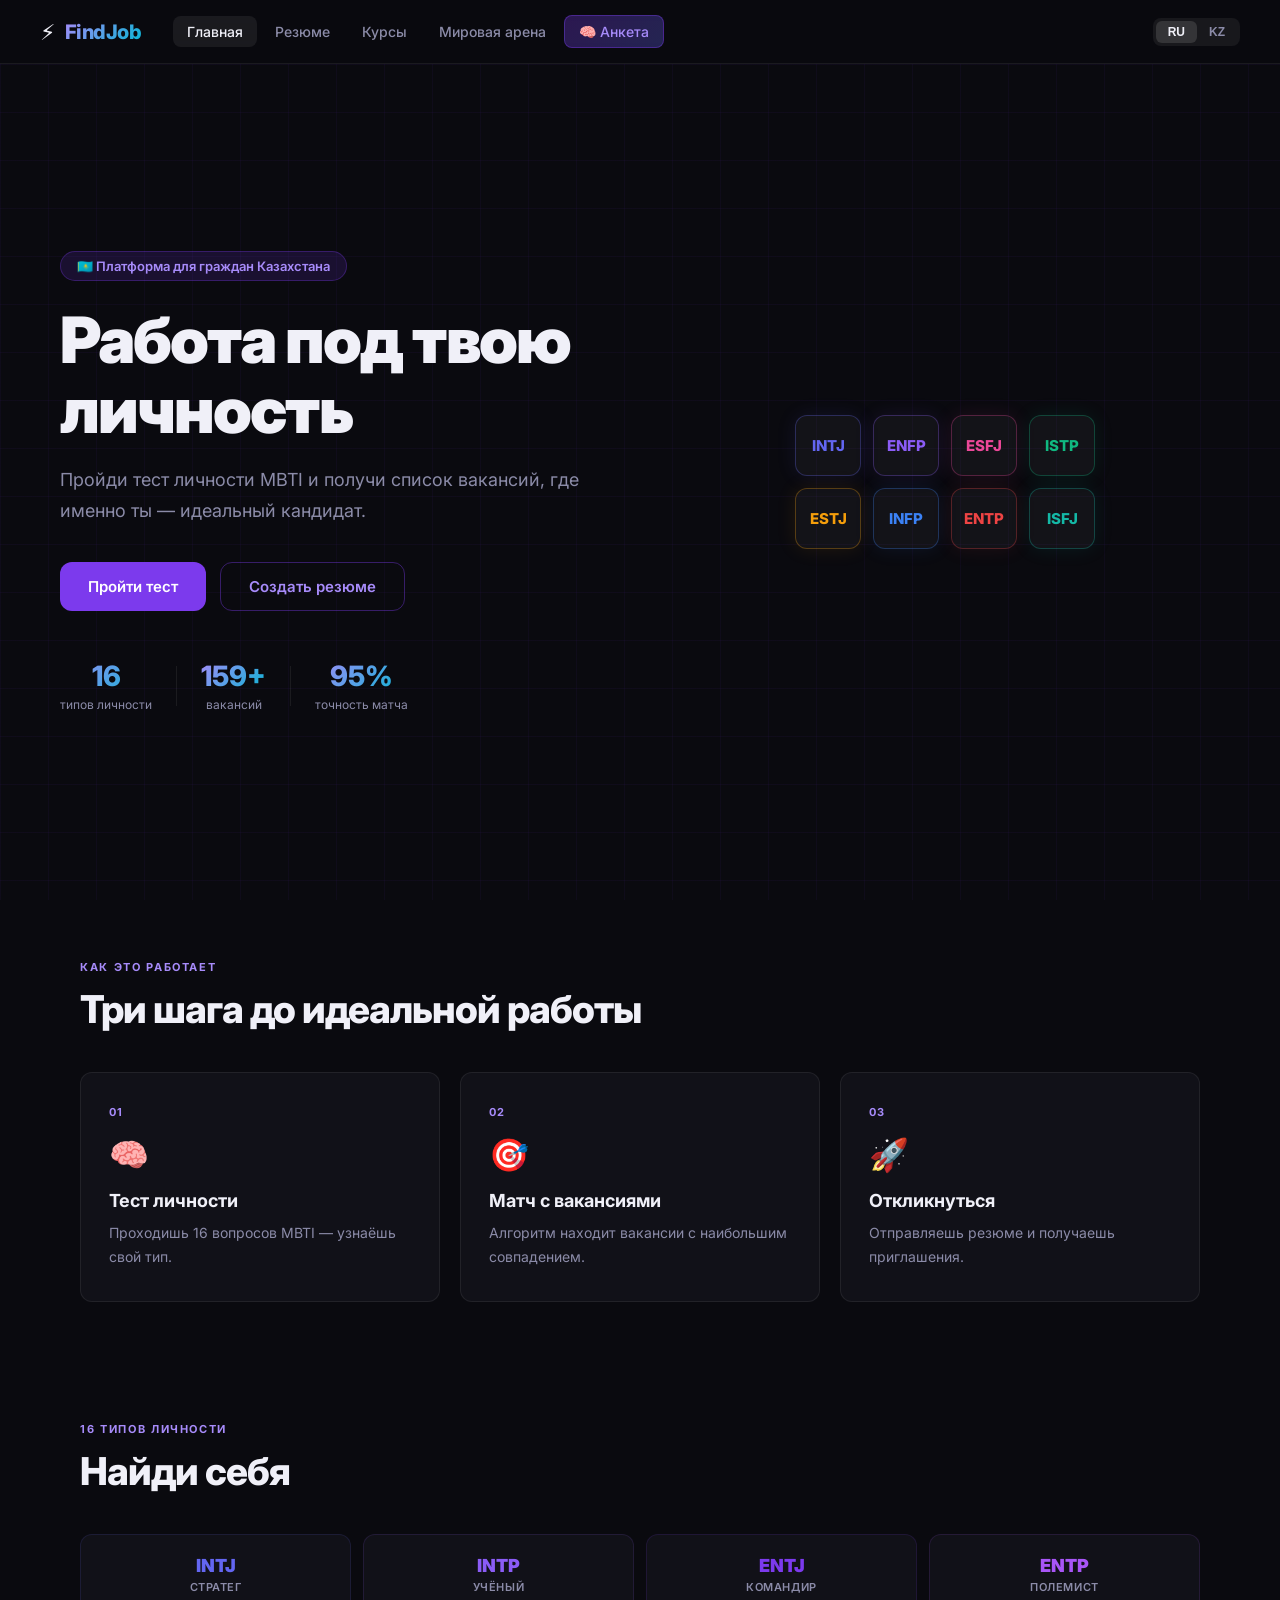
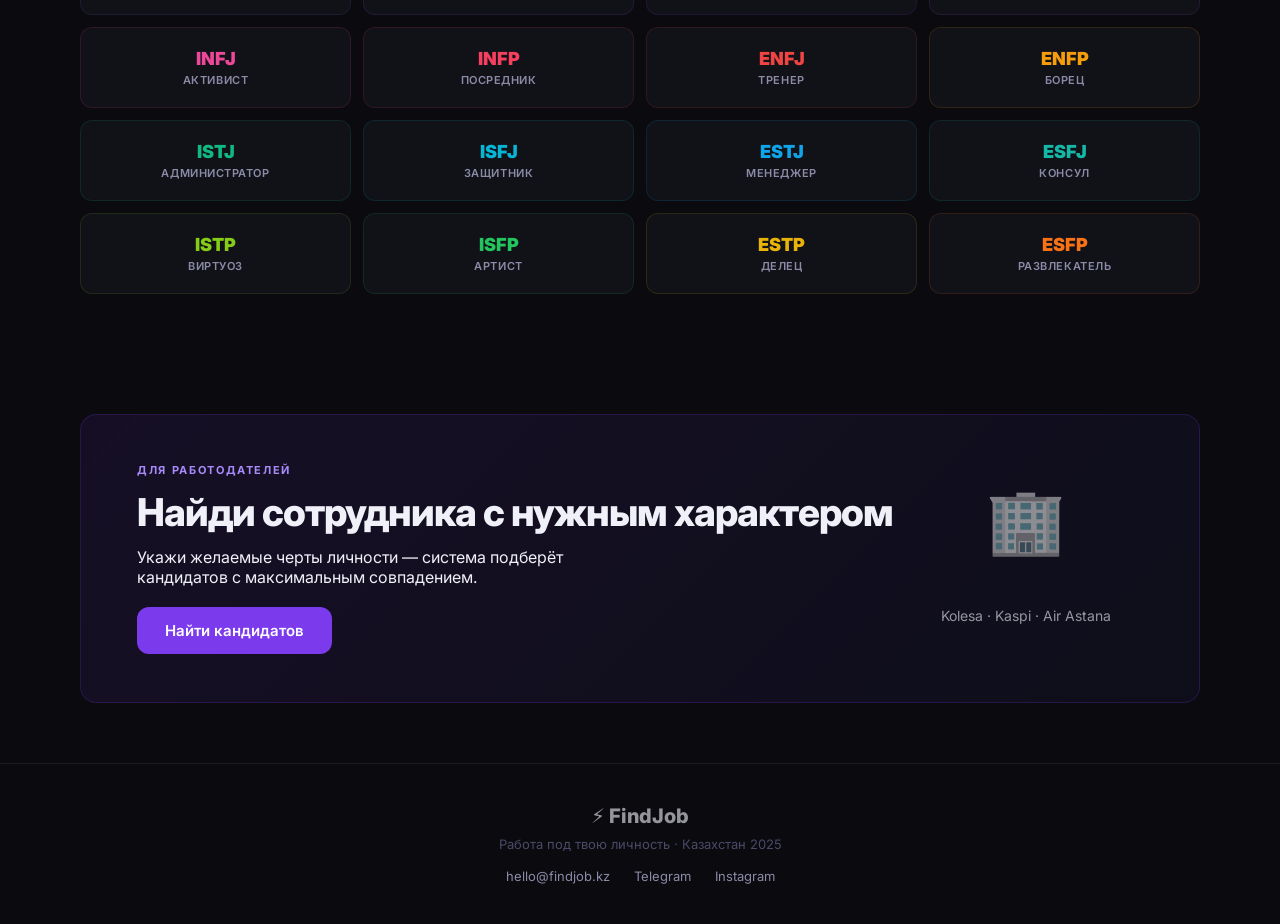
==== commit 72ec3786: "Sixth commit" ====
--- a/index.html
+++ b/index.html
@@ -4,939 +4,512 @@
 <head>
     <meta charset="UTF-8" />
     <meta name="viewport" content="width=device-width, initial-scale=1.0" />
-    <title>FindJob — Поиск работы по шансам</title>
-    <meta name="description"
-        content="FindJob: платформа для студентов. Найди работу не по фильтрам, а по шансам. AI-оценка профиля, вакансии с % совпадения." />
+    <title>FindJob — Работа под твою личность</title>
+    <meta name="description" content="AI-платформа подбора работы по тесту личности MBTI для граждан Казахстана" />
+    <link rel="preconnect" href="https://fonts.googleapis.com" />
+    <link href="https://fonts.googleapis.com/css2?family=Inter:wght@300;400;500;600;700;800;900&display=swap"
+        rel="stylesheet" />
     <link rel="stylesheet" href="style.css" />
-    <link rel="preconnect" href="https://fonts.googleapis.com">
-    <link rel="preconnect" href="https://fonts.gstatic.com" crossorigin>
-    <link
-        href="https://fonts.googleapis.com/css2?family=Bebas+Neue&family=Inter:wght@300;400;500;600;700;800;900&display=swap"
-        rel="stylesheet">
 </head>
 
 <body>
 
-    <!-- ═══════════════════ WELCOME OVERLAY ═══════════════════ -->
-    <div id="welcome-overlay" class="welcome-overlay">
-        <div class="welcome-box">
-            <div class="welcome-logo">⚡ FindJob</div>
-            <div class="welcome-tagline" data-t="heroSub">Ищем работу не по фильтрам, а по шансам</div>
-            <div class="welcome-title" data-t="welcomeTitle">Добро пожаловать в FindJob</div>
-            <div class="welcome-sub" data-t="welcomeSub">Ищем работу не по фильтрам, а по шансам</div>
-            <div class="welcome-cards">
-                <div class="welcome-option primary-option" onclick="startNewAccount()">
-                    <div class="welcome-opt-icon new-icon">🚀</div>
-                    <div>
-                        <div class="welcome-opt-title" data-t="newAccount">Новый аккаунт</div>
-                        <div class="welcome-opt-sub" data-t="newAccountSub">Пройти опрос и создать резюме</div>
-                    </div>
-                </div>
-                <div class="welcome-option" onclick="startDemoAccount()">
-                    <div class="welcome-opt-icon demo-icon">👤</div>
-                    <div>
-                        <div class="welcome-opt-title" data-t="demoAccount">Войти как студент</div>
-                        <div class="welcome-opt-sub" data-t="demoAccountSub">Демо-профиль с готовыми данными</div>
-                    </div>
-                </div>
-                <div class="welcome-option" onclick="startDemoEmployer()">
-                    <div class="welcome-opt-icon employer-icon">🏢</div>
-                    <div>
-                        <div class="welcome-opt-title" data-t="demoEmployer">Войти как работодатель</div>
-                        <div class="welcome-opt-sub" data-t="demoEmployerSub">Кабинет HR для размещения вакансий</div>
-                    </div>
-                </div>
-            </div>
-            <div style="margin-top:20px">
-                <div class="lang-toggle" style="display:inline-flex">
-                    <button class="lang-btn active" data-lang="ru" onclick="setLang('ru')">RU</button>
-                    <button class="lang-btn" data-lang="kz" onclick="setLang('kz')">KZ</button>
-                </div>
-            </div>
-        </div>
-    </div>
-
-    <div class="app-shell">
-
-        <!-- sidebar: kept hidden so JS selectors still work -->
-        <aside class="sidebar" style="display:none" aria-hidden="true">
-            <div id="sidebar-avatar" class="avatar">?</div>
-            <div id="sidebar-user-name"></div>
-            <div id="sidebar-user-role"></div>
-        </aside>
-
-        <!-- ═══════════════════ MAIN ═══════════════════ -->
-        <main class="main-content">
-            <header class="topbar">
-                <div id="onboarding-bar" class="onboarding-bar">
-                    <span class="onboarding-bar-label">🤖 FindJob AI опрос</span>
-                    <div class="onboarding-progress">
-                        <div id="onboarding-fill" class="onboarding-fill" style="width:0%"></div>
-                    </div>
-                    <span id="onboarding-step-text" class="onboarding-step-text">0 / 7</span>
-                </div>
-                <div class="topbar-row">
-                    <!-- Logo -->
-                    <div class="topbar-logo">⚡ FindJob</div>
-                    <!-- Horizontal Nav -->
-                    <nav class="topbar-nav">
-                        <div class="nav-item active" data-page="home"><span class="nav-icon">🏠</span><span
-                                data-t="home">Главная</span></div>
-                        <div class="nav-item" data-page="resume"><span class="nav-icon">📄</span><span
-                                data-t="resume">Резюме</span></div>
-                        <div class="nav-item" data-page="vacancies"><span class="nav-icon">🎯</span><span
-                                data-t="vacancies">Вакансии</span><span class="nav-badge">87</span></div>
-                        <div class="nav-item" data-page="courses"><span class="nav-icon">📚</span><span
-                                data-t="courses">Курсы</span></div>
-                        <div class="nav-item" data-page="world"><span class="nav-icon">🌍</span><span
-                                data-t="world">Мировые</span></div>
-                        <div class="nav-item" data-page="seeker"><span class="nav-icon">👤</span><span
-                                data-t="seeker">Мой кабинет</span></div>
-                        <div class="nav-item" data-page="employer" style="position:relative"><span
-                                class="nav-icon">🏢</span><span data-t="employer">Работодатель</span><span
-                                class="notif-dot"></span></div>
-                    </nav>
-                    <!-- Right controls -->
-                    <div class="topbar-right">
-                        <div class="lang-toggle">
-                            <button class="lang-btn active" data-lang="ru" onclick="setLang('ru')">RU</button>
-                            <button class="lang-btn" data-lang="kz" onclick="setLang('kz')">KZ</button>
-                        </div>
-                        <div id="topbar-avatar" class="avatar">?</div>
-                    </div>
-                </div>
-            </header>
-
-            <!-- ══ HOME / AI CHAT ══ -->
-            <section id="page-home" class="page active">
-                <div class="hero-banner">
-                    <div class="hero-tag" data-t="heroTag">🚀 AI-поиск нового поколения</div>
-                    <div class="hero-title">Ищи работу не по фильтрам,<br><span>а по шансам</span></div>
-                    <div class="hero-sub" data-t="heroSub">Мы оцениваем профиль и находим вакансии с реальным шансом.
-                    </div>
-                    <div class="hero-actions">
-                        <button class="btn btn-primary" onclick="navigateTo('vacancies')" data-t="heroCta1">Начать
-                            поиск</button>
-                        <button class="btn btn-ghost" onclick="navigateTo('resume')" data-t="heroCta2">Моё
-                            резюме</button>
-                    </div>
-                </div>
-                <div class="stats-grid">
-                    <div class="stat-card">
-                        <div class="stat-icon">📋</div>
-                        <div class="stat-value" id="stat-vacancies">0</div>
-                        <div class="stat-label" data-t="stat1">Вакансий</div>
-                    </div>
-                    <div class="stat-card">
-                        <div class="stat-icon">🏢</div>
-                        <div class="stat-value" id="stat-employers">0</div>
-                        <div class="stat-label" data-t="stat2">Работодателей</div>
-                    </div>
-                    <div class="stat-card">
-                        <div class="stat-icon">🎓</div>
-                        <div class="stat-value" id="stat-students">0</div>
-                        <div class="stat-label" data-t="stat3">Студентов</div>
-                    </div>
-                    <div class="stat-card">
-                        <div class="stat-icon">📨</div>
-                        <div class="stat-value" id="stat-responses">0</div>
-                        <div class="stat-label" data-t="stat4">Откликов</div>
-                    </div>
-                </div>
-                <div class="chat-layout">
-                    <!-- Main chat -->
-                    <div class="chat-main">
-                        <div class="chat-header">
-                            <div class="ai-avatar">🤖</div>
+    <!-- ══ NAVBAR ══ -->
+    <nav class="navbar" id="navbar">
+        <div class="nav-logo" onclick="navigateTo('home')">
+            <span class="logo-icon">⚡</span>
+            <span class="logo-text">FindJob</span>
+        </div>
+        <div class="nav-links" id="nav-links">
+            <a class="nav-link active" data-page="home" onclick="navigateTo('home')" data-t="navHome">Главная</a>
+            <a class="nav-link" data-page="resume" onclick="navigateTo('resume')" data-t="navResume">Резюме</a>
+            <a class="nav-link" data-page="courses" onclick="navigateTo('courses')" data-t="navCourses">Курсы</a>
+            <a class="nav-link" data-page="world" onclick="navigateTo('world')" data-t="navWorld">Мировая арена</a>
+            <a class="nav-link cta-link" data-page="quiz" onclick="navigateTo('quiz')" data-t="navQuiz">🧠 Анкета</a>
+        </div>
+        <div class="nav-right">
+            <div class="lang-toggle">
+                <button class="lang-btn active" onclick="setLang('ru')">RU</button>
+                <button class="lang-btn" onclick="setLang('kz')">KZ</button>
+            </div>
+            <button class="hamburger" id="hamburger" onclick="toggleMenu()">☰</button>
+        </div>
+    </nav>
+
+    <!-- ══════════════════════════════════════════
+     PAGE 1 — ГЛАВНАЯ
+══════════════════════════════════════════ -->
+    <section id="page-home" class="page active">
+
+        <!-- Hero -->
+        <div class="hero">
+            <div class="hero-bg-grid"></div>
+            <div class="hero-content">
+                <div class="hero-tag" data-t="heroTag">🇰🇿 Платформа для граждан Казахстана</div>
+                <h1 class="hero-title" data-t="heroTitle">Работа под<br><span class="gradient-text">твою личность</span>
+                </h1>
+                <p class="hero-sub" data-t="heroSub">Пройди тест личности MBTI и получи список вакансий, где именно ты —
+                    идеальный кандидат.</p>
+                <div class="hero-btns">
+                    <button class="btn btn-primary btn-lg" onclick="navigateTo('quiz')" data-t="heroCta1">Пройти
+                        тест</button>
+                    <button class="btn btn-outline btn-lg" onclick="navigateTo('resume')" data-t="heroCta2">Создать
+                        резюме</button>
+                </div>
+                <div class="hero-stats">
+                    <div class="hero-stat"><span class="hero-stat-val">16</span><span class="hero-stat-lbl"
+                            data-t="hstat1">типов личности</span></div>
+                    <div class="hero-stat-div"></div>
+                    <div class="hero-stat"><span class="hero-stat-val">159+</span><span class="hero-stat-lbl"
+                            data-t="hstat2">вакансий</span></div>
+                    <div class="hero-stat-div"></div>
+                    <div class="hero-stat"><span class="hero-stat-val">95%</span><span class="hero-stat-lbl"
+                            data-t="hstat3">точность матча</span></div>
+                </div>
+            </div>
+            <div class="hero-visual">
+                <div class="mbti-wheel">
+                    <div class="mbti-card" style="--c:#6366F1">INTJ</div>
+                    <div class="mbti-card" style="--c:#8B5CF6">ENFP</div>
+                    <div class="mbti-card" style="--c:#EC4899">ESFJ</div>
+                    <div class="mbti-card" style="--c:#10B981">ISTP</div>
+                    <div class="mbti-card" style="--c:#F59E0B">ESTJ</div>
+                    <div class="mbti-card" style="--c:#3B82F6">INFP</div>
+                    <div class="mbti-card" style="--c:#EF4444">ENTP</div>
+                    <div class="mbti-card" style="--c:#14B8A6">ISFJ</div>
+                </div>
+            </div>
+        </div>
+
+        <!-- How it works -->
+        <div class="section-wrap">
+            <div class="section-label" data-t="howLabel">КАК ЭТО РАБОТАЕТ</div>
+            <h2 class="section-title" data-t="howTitle">Три шага до идеальной работы</h2>
+            <div class="steps-grid">
+                <div class="step-card">
+                    <div class="step-num">01</div>
+                    <div class="step-icon">🧠</div>
+                    <div class="step-title" data-t="step1t">Тест личности</div>
+                    <div class="step-desc" data-t="step1d">Проходишь 16 вопросов MBTI — узнаёшь свой тип личности и
+                        сильные стороны.</div>
+                </div>
+                <div class="step-card">
+                    <div class="step-num">02</div>
+                    <div class="step-icon">🎯</div>
+                    <div class="step-title" data-t="step2t">Матч с вакансиями</div>
+                    <div class="step-desc" data-t="step2d">Алгоритм сравнивает твой тип с требованиями работодателей и
+                        показывает процент совпадения.</div>
+                </div>
+                <div class="step-card">
+                    <div class="step-num">03</div>
+                    <div class="step-icon">🚀</div>
+                    <div class="step-title" data-t="step3t">Откликнуться</div>
+                    <div class="step-desc" data-t="step3d">Отправляешь резюме, созданное под твой тип личности, и
+                        получаешь приглашения на интервью.</div>
+                </div>
+            </div>
+        </div>
+
+        <!-- Personality types preview -->
+        <div class="section-wrap">
+            <div class="section-label" data-t="typesLabel">16 ТИПОВ ЛИЧНОСТИ</div>
+            <h2 class="section-title" data-t="typesTitle">Найди себя</h2>
+            <div class="types-grid" id="types-grid"></div>
+        </div>
+
+        <!-- For employers -->
+        <div class="section-wrap">
+            <div class="employer-banner">
+                <div>
+                    <div class="section-label" style="color:#A78BFA">ДЛЯ РАБОТОДАТЕЛЕЙ</div>
+                    <h2 class="section-title" style="margin:8px 0 12px" data-t="empBannerTitle">Найди сотрудника<br>с
+                        нужным характером</h2>
+                    <p style="color:var(--text-secondary);max-width:480px" data-t="empBannerDesc">Укажи желаемые черты
+                        личности — система подберёт кандидатов с максимальным совпадением по MBTI.</p>
+                    <button class="btn btn-primary btn-lg" style="margin-top:20px"
+                        onclick="navigateTo('quiz');setQuizMode('employer')" data-t="empBannerCta">Найти
+                        кандидатов</button>
+                </div>
+                <div class="employer-banner-visual">🏢<br><span
+                        style="font-size:14px;color:var(--text-secondary)">Kolesa · Kaspi · Air Astana</span></div>
+            </div>
+        </div>
+
+        <!-- Footer -->
+        <footer class="footer">
+            <div class="footer-logo">⚡ FindJob</div>
+            <div class="footer-tagline" data-t="footerTag">Работа под твою личность · Казахстан 2025</div>
+            <div class="footer-links">
+                <a href="mailto:hello@findjob.kz">hello@findjob.kz</a>
+                <a href="#" onclick="return false">Telegram</a>
+                <a href="#" onclick="return false">Instagram</a>
+            </div>
+        </footer>
+
+    </section>
+
+    <!-- ══════════════════════════════════════════
+     PAGE 2 — РЕЗЮМЕ
+══════════════════════════════════════════ -->
+    <section id="page-resume" class="page">
+        <div class="page-header-band">
+            <div class="section-label" data-t="navResume">РЕЗЮМЕ</div>
+            <h1 class="page-hero-title" data-t="resumeHeroTitle">Резюме под твой тип личности</h1>
+            <p class="page-hero-sub" data-t="resumeHeroSub">AI-помощник создаёт резюме с акцентом на твои сильные
+                стороны по MBTI</p>
+        </div>
+
+        <div class="section-wrap">
+            <div class="resume-layout">
+                <!-- Form -->
+                <div class="resume-form-col">
+                    <div class="card">
+                        <div class="card-title" data-t="resumePersonal">👤 Личные данные</div>
+                        <div class="form-grid">
+                            <div class="input-group">
+                                <label class="input-label" data-t="rfName">Имя и фамилия</label>
+                                <input type="text" class="form-input" id="r-name" placeholder="Алихан Маратов" />
+                            </div>
+                            <div class="input-group">
+                                <label class="input-label" data-t="rfRole">Желаемая должность</label>
+                                <input type="text" class="form-input" id="r-role" placeholder="Frontend Developer" />
+                            </div>
+                            <div class="input-group">
+                                <label class="input-label">Email</label>
+                                <input type="email" class="form-input" id="r-email" placeholder="name@example.com" />
+                            </div>
+                            <div class="input-group">
+                                <label class="input-label" data-t="rfPhone">Телефон</label>
+                                <input type="text" class="form-input" id="r-phone" placeholder="+7 777 000 0000" />
+                            </div>
+                            <div class="input-group" style="grid-column:1/-1">
+                                <label class="input-label" data-t="rfCity">Город</label>
+                                <input type="text" class="form-input" id="r-city" placeholder="Алматы" />
+                            </div>
+                        </div>
+                    </div>
+
+                    <div class="card">
+                        <div class="card-title" data-t="resumeEdu">🎓 Образование</div>
+                        <div class="input-group">
+                            <label class="input-label" data-t="rfUni">Университет</label>
+                            <input type="text" class="form-input" id="r-uni" placeholder="КазНТУ им. Сатпаева" />
+                        </div>
+                        <div class="form-grid">
+                            <div class="input-group">
+                                <label class="input-label" data-t="rfSpec">Специальность</label>
+                                <input type="text" class="form-input" id="r-spec"
+                                    placeholder="Информационные системы" />
+                            </div>
+                            <div class="input-group">
+                                <label class="input-label" data-t="rfYear">Год окончания</label>
+                                <input type="text" class="form-input" id="r-year" placeholder="2025" />
+                            </div>
+                        </div>
+                    </div>
+
+                    <div class="card">
+                        <div class="card-title" data-t="resumeSkills">⚡ Навыки</div>
+                        <div class="input-group">
+                            <label class="input-label" data-t="rfSkillsHint">Через запятую</label>
+                            <input type="text" class="form-input" id="r-skills"
+                                placeholder="React, Python, SQL, Figma" />
+                        </div>
+                    </div>
+
+                    <div class="card">
+                        <div class="card-title" data-t="resumeAbout">📝 О себе</div>
+                        <div class="input-group">
+                            <textarea class="form-input" id="r-about" rows="4" style="resize:vertical"
+                                placeholder="Опишите себя в 2–3 предложениях…"></textarea>
+                        </div>
+                        <button class="btn btn-ghost btn-sm" onclick="aiImproveResume()">✨ Улучшить с AI</button>
+                    </div>
+
+                    <div class="resume-export-btns">
+                        <button class="btn btn-primary" onclick="exportResumePDF()">📄 Скачать PDF</button>
+                        <button class="btn btn-outline" onclick="exportResumeDoc()">📝 Word .doc</button>
+                        <button class="btn btn-outline" onclick="exportResumeExcel()">📊 Excel</button>
+                    </div>
+                </div>
+
+                <!-- Preview -->
+                <div class="resume-preview-col">
+                    <div class="card" id="resume-preview">
+                        <div class="resume-preview-header">
+                            <div class="resume-avatar" id="prev-initials">АМ</div>
                             <div>
-                                <div style="font-family:'Space Grotesk',sans-serif;font-weight:700;font-size:15px"
-                                    data-t="chatTitle">FindJob AI</div>
-                                <div class="ai-status">
-                                    <div class="status-dot"></div><span data-t="chatOnline">Онлайн</span>
-                                </div>
-                            </div>
-                            <button class="btn btn-ghost btn-sm" style="margin-left:auto"
-                                onclick="navigateTo('vacancies')">🎯 Вакансии</button>
-                        </div>
-                        <div class="chat-messages" id="chat-messages"></div>
-                        <div class="chat-input-row">
-                            <textarea class="chat-input" id="chat-input" rows="1" data-tp="chatPlaceholder"
-                                placeholder="Напиши вопрос…" disabled></textarea>
-                            <button class="chat-send-btn" id="chat-send-btn" disabled>➤</button>
-                        </div>
-                    </div>
-                    <!-- Sidebar -->
-                    <div style="display:flex;flex-direction:column;gap:16px">
-                        <div class="chat-sidebar-card">
-                            <div class="chat-sidebar-title" data-t="promptsTitle">💡 Быстрые вопросы</div>
-                            <div class="prompt-chip" data-t="p1">Какие вакансии мне подходят?</div>
-                            <div class="prompt-chip" data-t="p2">Как улучшить резюме?</div>
-                            <div class="prompt-chip" data-t="p3">Какие навыки в тренде?</div>
-                            <div class="prompt-chip" data-t="p4">Сколько я стою на рынке?</div>
-                        </div>
-                        <div class="chat-sidebar-card">
-                            <div class="chat-sidebar-title" data-t="statsTitle">📊 Мой профиль</div>
-                            <div class="progress-wrap" style="margin-top:0">
-                                <div class="progress-label"><span>Резюме</span><span id="bar-resume-label">—</span>
-                                </div>
-                                <div class="progress-bar">
-                                    <div class="progress-fill fill-violet" id="bar-resume" style="width:0%"></div>
-                                </div>
-                            </div>
-                            <div class="progress-wrap" style="margin-top:8px">
-                                <div class="progress-label"><span>Навыки</span><span id="bar-skills-label">—</span>
-                                </div>
-                                <div class="progress-bar">
-                                    <div class="progress-fill fill-green" id="bar-skills" style="width:0%"></div>
-                                </div>
-                            </div>
-                            <div class="progress-wrap" style="margin-top:8px">
-                                <div class="progress-label"><span>Опыт</span><span id="bar-exp-label">—</span></div>
-                                <div class="progress-bar">
-                                    <div class="progress-fill fill-gold" id="bar-exp" style="width:0%"></div>
-                                </div>
-                            </div>
-                        </div>
-                        <div class="chat-sidebar-card">
-                            <div class="chat-sidebar-title">🔥 Топ совпадений</div>
-                            <div id="top-match-list" style="display:flex;flex-direction:column;gap:10px">
-                                <div style="font-size:12px;color:var(--text-muted)">Создайте профиль, чтобы увидеть
-                                    совпадения</div>
-                            </div>
-                            <button class="btn btn-ghost btn-sm" style="margin-top:12px;width:100%"
-                                onclick="navigateTo('vacancies')">Смотреть все →</button>
-                        </div>
-                    </div>
-                </div>
-            </section>
-
-            <!-- ══ RESUME ══ -->
-            <section id="page-resume" class="page">
-                <div class="section-header mb-24">
-                    <div class="section-title" data-t="resumeTitle">Моё резюме</div>
-                    <div style="display:flex;gap:10px">
-                        <button class="btn btn-ghost btn-sm" data-t="downloadCV">⬇ Скачать PDF</button>
-                        <button class="btn btn-primary btn-sm" onclick="setTab('resume','edit')" data-t="editResume">✏️
-                            Редактировать</button>
-                    </div>
-                </div>
-                <div class="tab-bar">
-                    <button class="tab-btn active" data-tab="view" onclick="setTab('resume','view')">👁
-                        Просмотр</button>
-                    <button class="tab-btn" data-tab="edit" onclick="setTab('resume','edit')">✏️ Редактирование</button>
-                </div>
-                <!-- VIEW -->
-                <div data-tab="view" class="tab-content resume-layout">
-                    <div class="resume-card">
-                        <div class="resume-profile">
-                            <div class="resume-avatar">👨‍💻</div>
-                            <div>
-                                <div class="resume-name" id="resume-display-name">—</div>
-                                <div class="resume-role" id="resume-display-role">—</div>
-                                <div class="chips-row">
-                                    <span class="chip chip-green" data-t="available">🟢 Готов к работе</span>
-                                    <span class="chip" id="resume-display-uni">—</span>
-                                </div>
-                            </div>
-                        </div>
-                        <div class="resume-section">
-                            <div class="resume-section-title" data-t="aboutSection">О себе</div>
-                            <p id="resume-display-about"
-                                style="font-size:14px;color:var(--text-secondary);line-height:1.7">Заполните профиль с
-                                помощью AI-опроса на главной странице.</p>
-                        </div>
-                        <div class="resume-section">
-                            <div class="resume-section-title" data-t="expSection">Опыт работы</div>
-                            <div class="timeline">
-                                <div class="timeline-item">
-                                    <div class="timeline-dot"></div>
-                                    <div class="timeline-content">
-                                        <div class="timeline-title" id="resume-display-exp">—</div>
-                                        <div class="timeline-sub" id="resume-display-spec">—</div>
-                                    </div>
-                                </div>
-                            </div>
-                        </div>
-                        <div class="resume-section">
-                            <div class="resume-section-title" data-t="eduSection">Образование</div>
-                            <div class="timeline">
-                                <div class="timeline-item">
-                                    <div class="timeline-dot" style="background:var(--green)"></div>
-                                    <div class="timeline-content">
-                                        <div class="timeline-title" id="resume-display-uni2">—</div>
-                                        <div class="timeline-sub">2021–2025</div>
-                                    </div>
-                                </div>
-                            </div>
-                        </div>
-                        <div class="resume-section">
-                            <div class="resume-section-title" data-t="skillsSection">Навыки</div>
-                            <div class="chips-row" id="resume-skills-chips">
-                                <span class="chip" style="color:var(--text-muted)">Навыки появятся после опроса</span>
-                            </div>
-                        </div>
-                        <div class="resume-section" style="margin-bottom:0">
-                            <div class="resume-section-title" data-t="langSection">Ожидаемая зарплата</div>
-                            <div style="font-size:15px;font-weight:600;color:var(--gold)" id="resume-display-salary">—
-                            </div>
-                        </div>
-                    </div>
-                    <!-- Score card -->
-                    <div style="display:flex;flex-direction:column;gap:18px">
-                        <div class="card">
-                            <div class="card-title" data-t="scoreTitle">🎯 Индекс конкурентности</div>
-                            <div style="text-align:center;margin:24px 0">
-                                <svg width="120" height="120" viewBox="0 0 120 120">
-                                    <circle cx="60" cy="60" r="50" fill="none" stroke="rgba(255,255,255,0.06)"
-                                        stroke-width="10" />
-                                    <circle id="score-ring" cx="60" cy="60" r="50" fill="none" stroke="url(#grad1)"
-                                        stroke-width="10" stroke-dasharray="314" stroke-dashoffset="314"
-                                        stroke-linecap="round" transform="rotate(-90 60 60)"
-                                        style="transition:stroke-dashoffset 1s ease" />
-                                    <defs>
-                                        <linearGradient id="grad1" x1="0%" y1="0%" x2="100%" y2="100%">
-                                            <stop offset="0%" stop-color="#7C3AED" />
-                                            <stop offset="100%" stop-color="#A855F7" />
-                                        </linearGradient>
-                                    </defs>
-                                </svg>
-                                <div style="margin-top:-80px;margin-bottom:60px">
-                                    <div style="font-family:'Space Grotesk',sans-serif;font-size:28px;font-weight:700;background:linear-gradient(135deg,var(--violet-light),var(--gold));-webkit-background-clip:text;-webkit-text-fill-color:transparent;background-clip:text"
-                                        id="resume-score-value">0</div>
-                                    <div style="font-size:11px;color:var(--text-muted)">/ 100</div>
-                                </div>
-                            </div>
-                        </div>
-                        <div class="card">
-                            <div class="card-title">🎯 Топ совпадений</div>
-                            <div id="top-match-list-resume"
-                                style="margin-top:12px;display:flex;flex-direction:column;gap:10px">
-                                <div style="font-size:12px;color:var(--text-muted)">Создайте профиль, чтобы увидеть
-                                    совпадения</div>
-                            </div>
-                            <button class="btn btn-ghost btn-sm" style="margin-top:14px;width:100%"
-                                onclick="navigateTo('vacancies')">Смотреть все →</button>
-                        </div>
-                        <div class="card">
-                            <div class="card-title">🤖 AI Помощник</div>
-                            <div style="font-size:13px;color:var(--text-secondary);margin-top:8px;line-height:1.6">
-                                Пройди опрос в чате, чтобы AI построил резюме и нашёл подходящие вакансии.</div>
-                            <button class="btn btn-primary btn-sm" style="margin-top:14px"
-                                onclick="navigateTo('home')">💬 Начать опрос</button>
-                        </div>
-                    </div>
-                </div>
-                <!-- EDIT -->
-                <div data-tab="edit" class="tab-content hidden">
-                    <div class="grid-2">
-                        <div class="card">
-                            <div class="card-title" style="margin-bottom:16px">✏️ Основная информация</div>
-                            <div class="input-group"><label class="input-label" data-t="yourName">Ваше имя</label><input
-                                    type="text" class="form-input" id="edit-name" placeholder="Ваше имя" /></div>
-                            <div class="input-group"><label class="input-label" data-t="yourRole">Желаемая
-                                    должность</label><input type="text" class="form-input" id="edit-role"
-                                    placeholder="Frontend Developer" /></div>
-                            <div class="input-group"><label class="input-label">Университет</label><input type="text"
-                                    class="form-input" id="edit-uni" placeholder="КазНТУ" /></div>
-                            <div class="input-group"><label class="input-label">О себе</label><textarea
-                                    class="form-input" rows="3" id="edit-about" style="resize:vertical"
-                                    placeholder="Расскажи о себе…"></textarea></div>
-                            <button class="btn btn-primary" onclick="saveEditedProfile()"
-                                data-t="save">Сохранить</button>
-                        </div>
-                        <div class="card">
-                            <div class="card-title" style="margin-bottom:16px" data-t="skillsSection">Навыки</div>
-                            <div class="input-group"><label class="input-label">Навыки (через запятую)</label><input
-                                    type="text" class="form-input" id="edit-skills"
-                                    placeholder="React, Python, Figma…" /></div>
-                            <div class="input-group"><label class="input-label">Опыт работы</label><textarea
-                                    class="form-input" rows="2" id="edit-exp"
-                                    placeholder="Стажировка, фриланс…"></textarea></div>
-                            <div class="input-group"><label class="input-label">Ожидаемая зарплата</label>
-                                <select class="form-select" id="edit-salary">
-                                    <option>от 150 000 ₸</option>
-                                    <option>от 250 000 ₸</option>
-                                    <option>от 350 000 ₸</option>
-                                    <option>от 500 000 ₸</option>
-                                </select>
-                            </div>
-                            <button class="btn btn-primary" onclick="saveEditedProfile()"
-                                data-t="save">Сохранить</button>
-                        </div>
-                    </div>
-                </div>
-            </section>
-
-            <!-- ══ VACANCIES ══ -->
-            <section id="page-vacancies" class="page">
-
-                <!-- ① VACANCY OF THE DAY -->
-                <div class="vac-spotlight" id="vac-of-day">
-                    <div class="vac-spotlight-label">🏆 Вакансия дня</div>
-                    <div class="vac-spotlight-title" id="vod-title">Frontend Developer — Kolesa Group</div>
-                    <div class="vac-spotlight-meta">
-                        <span id="vod-company">📍 Алматы &nbsp;·&nbsp; Kolesa Group</span>
-                        <span id="vod-salary" style="color:var(--gold);font-weight:700">300–500k ₸</span>
-                        <span class="chance-badge chance-high" id="vod-chance">🎯 92%</span>
-                    </div>
-                    <div class="vac-spotlight-desc">Лучшая вакансия дня по совпадению с профилями пользователей FindJob.
-                        Обновляется ежедневно.</div>
-                    <button class="btn btn-primary btn-sm" onclick="handleApply(1)">Откликнуться →</button>
-                </div>
-
-                <!-- ② POPULAR VACANCIES (quick chips) -->
-                <div class="section-header mb-24" style="margin-top:32px">
-                    <div class="section-title">🔥 Популярные категории</div>
-                </div>
-                <div class="popular-chips" id="popular-chips">
-                    <button class="pop-chip active" onclick="filterByCategory('')">Все</button>
-                    <button class="pop-chip" onclick="filterByCategory('it')">💻 IT</button>
-                    <button class="pop-chip" onclick="filterByCategory('design')">🎨 Дизайн</button>
-                    <button class="pop-chip" onclick="filterByCategory('marketing')">📣 Маркетинг</button>
-                    <button class="pop-chip" onclick="filterByCategory('finance')">💰 Финансы</button>
-                    <button class="pop-chip" onclick="filterByCategory('medicine')">🏥 Медицина</button>
-                    <button class="pop-chip" onclick="filterByCategory('education')">📚 Образование</button>
-                    <button class="pop-chip" onclick="filterByCategory('construction')">🏗️ Строительство</button>
-                    <button class="pop-chip" onclick="filterByCategory('food')">🍽️ Кулинария</button>
-                    <button class="pop-chip" onclick="filterByCategory('logistics')">🚚 Логистика</button>
-                    <button class="pop-chip" onclick="filterByCategory('beauty')">💇 Красота</button>
-                    <button class="pop-chip" onclick="filterByCategory('sport')">⚽ Спорт</button>
-                    <button class="pop-chip" onclick="filterByCategory('oil')">⛽ Нефть и газ</button>
-                </div>
-
-                <!-- ③ FILTERS -->
-                <details class="filter-panel" id="filter-panel">
-                    <summary class="filter-summary">⚙️ Расширенные фильтры <span class="filter-count"
-                            id="filter-count"></span></summary>
-                    <div class="filter-grid">
-                        <div class="filter-group">
-                            <label class="filter-label">🌐 Язык работы</label>
-                            <select class="form-select filter-select" id="f-lang" onchange="applyFilters()">
-                                <option value="">Любой</option>
-                                <option value="ru">Русский</option>
-                                <option value="kz">Казахский</option>
-                                <option value="en">Английский</option>
-                            </select>
-                        </div>
-                        <div class="filter-group">
-                            <label class="filter-label">🎂 Возраст</label>
-                            <select class="form-select filter-select" id="f-age" onchange="applyFilters()">
-                                <option value="">Любой</option>
-                                <option value="18">18–25 лет</option>
-                                <option value="25">25–35 лет</option>
-                                <option value="35">35+ лет</option>
-                            </select>
-                        </div>
-                        <div class="filter-group">
-                            <label class="filter-label">💼 Опыт работы</label>
-                            <select class="form-select filter-select" id="f-exp" onchange="applyFilters()">
-                                <option value="">Любой</option>
-                                <option value="none">Без опыта</option>
-                                <option value="1">1–3 года</option>
-                                <option value="3">3–5 лет</option>
-                                <option value="5">5+ лет</option>
-                            </select>
-                        </div>
-                        <div class="filter-group">
-                            <label class="filter-label">📍 Местонахождение</label>
-                            <select class="form-select filter-select" id="f-city" onchange="applyFilters()">
-                                <option value="">Все города</option>
-                                <option value="Алматы">Алматы</option>
-                                <option value="Астана">Астана</option>
-                                <option value="Шымкент">Шымкент</option>
-                                <option value="Атырау">Атырау</option>
-                                <option value="remote">Удалённо</option>
-                            </select>
-                        </div>
-                        <div class="filter-group" style="grid-column:1/-1">
-                            <label class="filter-label">🏷️ Профессия / ключевое слово</label>
-                            <input type="text" class="form-input filter-select" id="f-prof"
-                                placeholder="Frontend, Бухгалтер, Врач…" oninput="applyFilters()" />
-                        </div>
-                    </div>
-                    <button class="btn btn-ghost btn-sm" style="margin-top:12px" onclick="resetFilters()">✕ Сбросить
-                        фильтры</button>
-                </details>
-
-                <!-- ④ MAIN TOOLBAR (search + risk) -->
-                <div class="vacancy-toolbar" style="margin-top:24px">
-                    <input type="text" class="search-input" id="vacancy-search" data-tp="searchPlaceholder"
-                        placeholder="Поиск по названию или компании…" />
-                    <div class="risk-toggle">
-                        <button class="risk-btn safe-active" id="safe-btn" data-t="safeBtn">🛡️ Безопасно</button>
-                        <button class="risk-btn" id="risk-btn" data-t="riskBtn">🔥 Рискую</button>
-                    </div>
-                </div>
-
-                <!-- Results header -->
-                <div class="section-header mb-24">
-                    <div class="section-title">📋 Вакансии по шансам</div>
-                    <div class="text-sm" id="vacancy-count-label"></div>
-                </div>
-                <div class="grid-auto" id="vacancies-grid"></div>
-
-                <!-- ⑤ NEWS OF THE DAY -->
-                <div class="section-header" style="margin-top:48px;margin-bottom:20px">
-                    <div class="section-title">📰 Новости рынка труда</div>
-                    <span class="news-date" id="news-date"></span>
-                </div>
-                <div class="news-grid">
-                    <article class="news-card news-card-featured">
-                        <div class="news-tag">🔥 Главное</div>
-                        <div class="news-title">Рынок IT в Казахстане вырос на 34% — рекордные показатели за 5 лет</div>
-                        <div class="news-body">По данным Министерства цифрового развития, спрос на IT-специалистов
-                            достиг рекорда. Средняя зарплата Junior-разработчика выросла до 280 000 ₸.</div>
-                        <div class="news-meta">📅 Сегодня &nbsp;·&nbsp; 🏛️ МЦРКиАП РК</div>
-                    </article>
-                    <article class="news-card">
-                        <div class="news-tag">💰 Зарплаты</div>
-                        <div class="news-title">Бухгалтеры и финансисты стали самыми востребованными в Алматы</div>
-                        <div class="news-body">Количество вакансий в финансовом секторе выросло на 22% по сравнению с
-                            прошлым кварталом.</div>
-                        <div class="news-meta">📅 Сегодня &nbsp;·&nbsp; 🌐 hh.kz</div>
-                    </article>
-                    <article class="news-card">
-                        <div class="news-tag">🎓 Образование</div>
-                        <div class="news-title">Новые программы стажировок от Samruk-Kazyna для студентов</div>
-                        <div class="news-body">Государственный холдинг открывает 500 мест для стажёров в 2026 году —
-                            дедлайн подачи заявок 1 апреля.</div>
-                        <div class="news-meta">📅 Сегодня &nbsp;·&nbsp; 🏢 Самрук-Казына</div>
-                    </article>
-                    <article class="news-card">
-                        <div class="news-tag">⚡ Тренд</div>
-                        <div class="news-title">Удалённая работа: 40% компаний сохранят гибридный формат</div>
-                        <div class="news-body">Исследование HeadHunter показало, что большинство казахстанских
-                            работодателей планируют сохранить гибридный формат работы в 2026 году.</div>
-                        <div class="news-meta">📅 Сегодня &nbsp;·&nbsp; 🌐 hh.kz</div>
-                    </article>
-                </div>
-
-            </section>
-
-
-            <!-- ══ COURSES ══ -->
-            <section id="page-courses" class="page">
-                <div class="hero-banner" style="padding:28px 36px;margin-bottom:28px">
-                    <div class="hero-tag">📚 Кривая роста навыков</div>
-                    <div class="hero-title" style="font-size:24px" data-t="coursesTitle">Курсы для карьеры</div>
-                    <div class="hero-sub" data-t="coursesDesc">Прокачай навыки и повыси шансы на рынке</div>
-                </div>
-                <div class="section-header mb-24">
-                    <div class="section-title">🔥 Рекомендуемые курсы</div>
-                    <div class="chips-row" style="margin:0"><span class="chip chip-green">6 курсов</span><span
-                            class="chip chip-gold">2 бесплатных</span></div>
-                </div>
-                <div class="grid-3" id="courses-grid"></div>
-            </section>
-
-            <!-- ══ WORLD ══ -->
-            <section id="page-world" class="page">
-                <div class="section-header mb-24">
-                    <div>
-                        <div class="section-title" data-t="worldTitle">Мировые запросы на специальности</div>
-                        <div class="text-sm mt-8" data-t="worldDesc">Самые востребованные профессии прямо сейчас</div>
-                    </div>
-                    <div class="chip chip-gold">📅 Февраль 2026</div>
-                </div>
-                <div class="card mb-24">
-                    <div class="card-title" style="margin-bottom:24px">📊 Топ-специальности по мировому спросу</div>
-                    <div id="world-chart"></div>
-                </div>
-                <div class="section-header mb-24">
-                    <div class="section-title" data-t="countriesTitle">🌍 Горящие вакансии по странам</div>
-                </div>
-                <div class="map-grid" id="world-map"></div>
-                <div class="card mt-24">
-                    <div class="card-title" style="margin-bottom:20px">🚀 Тренды 2026</div>
-                    <div class="grid-3">
-                        <div
-                            style="background:rgba(124,58,237,0.08);border:1px solid rgba(124,58,237,0.2);border-radius:var(--radius-sm);padding:18px">
-                            <div style="font-size:24px;margin-bottom:8px">🤖</div>
-                            <div style="font-size:14px;font-weight:700;margin-bottom:6px">AI & Machine Learning</div>
-                            <div style="font-size:12px;color:var(--text-secondary)">+47% рост за год. Высокий спрос в
-                                США, ЕС, КЗ.</div>
-                            <div class="chip chip-green" style="margin-top:10px">🔥 Горячо</div>
-                        </div>
-                        <div
-                            style="background:rgba(6,182,212,0.08);border:1px solid rgba(6,182,212,0.2);border-radius:var(--radius-sm);padding:18px">
-                            <div style="font-size:24px;margin-bottom:8px">☁️</div>
-                            <div style="font-size:14px;font-weight:700;margin-bottom:6px">Cloud & DevOps</div>
-                            <div style="font-size:12px;color:var(--text-secondary)">AWS, Azure, GCP. +38% среди
-                                растущих.</div>
-                            <div class="chip"
-                                style="margin-top:10px;background:rgba(6,182,212,0.1);color:#06B6D4;border-color:rgba(6,182,212,0.3)">
-                                📈 Стабильно</div>
-                        </div>
-                        <div
-                            style="background:rgba(245,158,11,0.08);border:1px solid rgba(245,158,11,0.2);border-radius:var(--radius-sm);padding:18px">
-                            <div style="font-size:24px;margin-bottom:8px">🔐</div>
-                            <div style="font-size:14px;font-weight:700;margin-bottom:6px">Cybersecurity</div>
-                            <div style="font-size:12px;color:var(--text-secondary)">Критический дефицит 3.4M
-                                специалистов.</div>
-                            <div class="chip chip-gold" style="margin-top:10px">💰 Высокий доход</div>
-                        </div>
-                    </div>
-                </div>
-            </section>
-
-            <!-- ══ SEEKER CABINET ══ -->
-            <section id="page-seeker" class="page">
-                <div class="profile-header">
-                    <div class="profile-big-avatar">👨‍💻</div>
-                    <div>
-                        <div class="profile-name" id="seeker-name">—</div>
-                        <div class="profile-tagline" data-t="student">Студент</div>
-                        <div class="chips-row" style="margin-top:10px">
-                            <span class="chip chip-green" data-t="available">🟢 Готов к работе</span>
-                        </div>
-                    </div>
-                    <div class="profile-stats">
-                        <div class="profile-stat">
-                            <div class="profile-stat-value">4</div>
-                            <div class="profile-stat-label" data-t="applications">Отклики</div>
-                        </div>
-                        <div class="profile-stat">
-                            <div class="profile-stat-value">1</div>
-                            <div class="profile-stat-label">Приглашение</div>
-                        </div>
-                        <div class="profile-stat">
-                            <div class="profile-stat-value" id="seeker-score">0</div>
-                            <div class="profile-stat-label">Индекс</div>
-                        </div>
-                    </div>
-                    <button class="btn btn-ghost btn-sm" data-t="editProfile">✏️ Редактировать</button>
-                </div>
-                <div class="tab-bar">
-                    <button class="tab-btn active" data-tab="apps" onclick="setTab('seeker','apps')"
-                        data-t="applications">Мои отклики</button>
-                    <button class="tab-btn" data-tab="saved" onclick="setTab('seeker','saved')"
-                        data-t="saved">Сохранённые</button>
-                    <button class="tab-btn" data-tab="settings" onclick="setTab('seeker','settings')"
-                        data-t="settings">Настройки</button>
-                </div>
-                <div data-tab="apps" class="tab-content">
-                    <div class="section-header mb-24">
-                        <div class="section-title">📨 История откликов</div>
-                        <button class="btn btn-primary btn-sm" onclick="navigateTo('vacancies')">+ Новый отклик</button>
-                    </div>
-                    <div id="applied-list"></div>
-                </div>
-                <div data-tab="saved" class="tab-content hidden">
-                    <div style="text-align:center;padding:60px;color:var(--text-muted)">
-                        <div style="font-size:48px;margin-bottom:12px">🔖</div>
-                        <div>Нет сохранённых вакансий</div>
-                        <button class="btn btn-primary btn-sm" style="margin-top:16px"
-                            onclick="navigateTo('vacancies')">Перейти к поиску</button>
-                    </div>
-                </div>
-                <div data-tab="settings" class="tab-content hidden">
-                    <div class="grid-2">
-                        <div class="card">
-                            <div class="card-title" style="margin-bottom:16px">⚙️ Настройки профиля</div>
-                            <div class="input-group"><label class="input-label">Уведомления</label>
-                                <select class="form-select">
-                                    <option>Каждый день</option>
-                                    <option>Раз в неделю</option>
-                                    <option>Выключить</option>
-                                </select>
-                            </div>
-                            <div class="input-group"><label class="input-label">Видимость профиля</label>
-                                <select class="form-select">
-                                    <option selected>Открыт для предложений</option>
-                                    <option>По приглашению</option>
-                                    <option>Скрыт</option>
-                                </select>
-                            </div>
-                            <button class="btn btn-primary"
-                                onclick="showToast(currentLang==='ru'?'✅ Настройки сохранены!':'✅ Параметрлер сақталды!')">Сохранить</button>
-                        </div>
-                        <div class="card">
-                            <div class="card-title" style="margin-bottom:16px">🎯 Предпочтения поиска</div>
-                            <div class="input-group"><label class="input-label">Формат работы</label>
-                                <select class="form-select">
-                                    <option>Любой</option>
-                                    <option>Удалённо</option>
-                                    <option>Гибрид</option>
-                                    <option>Офис</option>
-                                </select>
-                            </div>
-                            <div class="input-group"><label class="input-label">Режим риска</label>
-                                <select class="form-select">
-                                    <option selected>Безопасно (&gt;60% шанс)</option>
-                                    <option>Рискую (все вакансии)</option>
-                                </select>
-                            </div>
-                            <button class="btn btn-primary"
-                                onclick="showToast(currentLang==='ru'?'✅ Сохранено!':'✅ Сақталды!')">Сохранить</button>
-                        </div>
-                    </div>
-                </div>
-            </section>
-
-            <!-- ══ EMPLOYER CABINET ══ -->
-            <section id="page-employer" class="page">
-
-                <!-- Profile Header (rendered by JS) -->
-                <div id="emp-profile-header"></div>
-
-                <!-- Stats (rendered by JS) -->
-                <div id="emp-stats-grid" class="stats-grid" style="margin-bottom:24px"></div>
-
-                <!-- Tabs -->
-                <div class="tab-bar">
-                    <button class="tab-btn active" data-tab="emp-vac" onclick="setTab('employer','emp-vac')"
-                        data-t="myVacancies">📋 Мои вакансии</button>
-                    <button class="tab-btn" data-tab="emp-cand" onclick="setTab('employer','emp-cand')"
-                        data-t="candidates">👥 Кандидаты</button>
-                    <button class="tab-btn" data-tab="emp-analytics" onclick="setTab('employer','emp-analytics')"
-                        data-t="empAnalytics">📊 Аналитика</button>
-                    <button class="tab-btn" data-tab="emp-settings" onclick="setTab('employer','emp-settings')"
-                        data-t="empSettings">⚙️ Настройки</button>
-                </div>
-
-                <!-- My Vacancies -->
-                <div data-tab="emp-vac" class="tab-content">
-                    <div class="section-header mb-24">
-                        <div class="section-title" data-t="myVacancies">Мои вакансии</div>
-                        <button class="btn btn-primary btn-sm" onclick="openPostJobModal()" data-t="addVacancy">+ Новая
-                            вакансия</button>
-                    </div>
-                    <div id="employer-vacancies"></div>
-                </div>
-
-                <!-- Candidates -->
-                <div data-tab="emp-cand" class="tab-content hidden">
-                    <div class="section-header mb-24">
-                        <div class="section-title" data-t="candidates">👥 Кандидаты</div>
-                        <div style="display:flex;align-items:center;gap:12px">
-                            <select class="form-select" id="cand-filter-vac" onchange="renderEmpCandidates()"
-                                style="min-width:200px">
-                                <option value="">Все вакансии</option>
-                            </select>
-                            <select class="form-select" id="cand-filter-status" onchange="renderEmpCandidates()"
-                                style="min-width:160px">
-                                <option value="">Все статусы</option>
-                                <option value="new">🆕 Новый</option>
-                                <option value="reviewed">👁 Просмотрен</option>
-                                <option value="interview">📅 Интервью</option>
-                                <option value="hired">✅ Нанят</option>
-                                <option value="rejected">✕ Отказ</option>
-                            </select>
-                        </div>
-                    </div>
-                    <div id="employer-candidates"></div>
-                </div>
-
-                <!-- Analytics -->
-                <div data-tab="emp-analytics" class="tab-content hidden">
-                    <div class="section-header mb-24">
-                        <div class="section-title" data-t="empAnalytics">📊 Аналитика</div>
-                        <div class="chip chip-gold">Последние 7 дней</div>
-                    </div>
-                    <div class="grid-2" style="gap:16px;margin-bottom:24px">
-                        <div class="card">
-                            <div class="card-title" style="margin-bottom:16px">👁 Просмотры вакансий</div>
-                            <div id="emp-chart-views" class="emp-bar-chart"></div>
-                        </div>
-                        <div class="card">
-                            <div class="card-title" style="margin-bottom:16px">📨 Отклики</div>
-                            <div id="emp-chart-responses" class="emp-bar-chart"></div>
-                        </div>
-                    </div>
-                    <div class="card" style="margin-bottom:16px">
-                        <div class="card-title" style="margin-bottom:16px">🏆 Рейтинг вакансий</div>
-                        <div id="emp-vacancy-ranking"></div>
-                    </div>
-                    <div class="grid-2" style="gap:16px">
-                        <div class="card">
-                            <div class="card-title">🎓 Университеты кандидатов</div>
-                            <div id="emp-uni-chart" style="margin-top:16px"></div>
-                        </div>
-                        <div class="card">
-                            <div class="card-title">📱 Статусы кандидатов</div>
-                            <div id="emp-status-donut" style="margin-top:16px"></div>
-                        </div>
-                    </div>
-                </div>
-
-                <!-- Settings -->
-                <div data-tab="emp-settings" class="tab-content hidden">
-                    <div class="grid-2" style="gap:16px">
-                        <div class="card">
-                            <div class="card-title" style="margin-bottom:16px">🏢 Информация о компании</div>
-                            <div class="input-group">
-                                <label class="input-label" data-t="companyName">Название компании</label>
-                                <input type="text" class="form-input" id="emp-edit-name" placeholder="Kolesa Group" />
-                            </div>
-                            <div class="input-group">
-                                <label class="input-label" data-t="companyIndustry">Отрасль</label>
-                                <select class="form-select" id="emp-edit-industry">
-                                    <option>IT / Технологии</option>
-                                    <option>Финансы / Банки</option>
-                                    <option>Производство</option>
-                                    <option>Розничная торговля</option>
-                                    <option>Строительство</option>
-                                    <option>Медицина</option>
-                                    <option>Образование</option>
-                                    <option>Нефть и газ</option>
-                                    <option>Логистика</option>
-                                    <option>Маркетинг / Реклама</option>
-                                </select>
-                            </div>
-                            <div class="input-group">
-                                <label class="input-label">Город</label>
-                                <select class="form-select" id="emp-edit-city">
-                                    <option>Алматы</option>
-                                    <option>Астана</option>
-                                    <option>Шымкент</option>
-                                    <option>Атырау</option>
-                                    <option>Актобе</option>
-                                </select>
-                            </div>
-                            <div class="input-group">
-                                <label class="input-label" data-t="companyWebsite">Сайт компании</label>
-                                <input type="text" class="form-input" id="emp-edit-website"
-                                    placeholder="https://kolesa.kz" />
-                            </div>
-                            <button class="btn btn-primary" onclick="saveEmployerSettings()"
-                                data-t="save">Сохранить</button>
-                        </div>
-                        <div class="card">
-                            <div class="card-title" style="margin-bottom:16px">📝 О компании</div>
-                            <div class="input-group">
-                                <label class="input-label" data-t="companyAbout">Описание</label>
-                                <textarea class="form-input" rows="5" id="emp-edit-about" style="resize:vertical"
-                                    placeholder="Расскажите о вашей компании…"></textarea>
-                            </div>
-                            <div class="input-group">
-                                <label class="input-label">Размер компании</label>
-                                <select class="form-select" id="emp-edit-size">
-                                    <option>1–10 сотрудников</option>
-                                    <option>11–50 сотрудников</option>
-                                    <option selected>51–200 сотрудников</option>
-                                    <option>201–1000 сотрудников</option>
-                                    <option>1000+ сотрудников</option>
-                                </select>
-                            </div>
-                            <div class="input-group">
-                                <label class="input-label">Уведомления о новых откликах</label>
-                                <select class="form-select">
-                                    <option>Мгновенно</option>
-                                    <option>Раз в день</option>
-                                    <option>Раз в неделю</option>
-                                </select>
-                            </div>
-                            <button class="btn btn-primary" onclick="saveEmployerSettings()"
-                                data-t="save">Сохранить</button>
-                        </div>
-                    </div>
-                </div>
-            </section>
-
-            <!-- ══ POST JOB MODAL ══ -->
-            <div id="post-job-modal" class="modal-overlay hidden" onclick="closePostJobModal(event)">
-                <div class="modal-box" onclick="event.stopPropagation()">
-                    <div class="modal-header">
-                        <div class="modal-title">📋 Новая вакансия</div>
-                        <button class="modal-close" onclick="closePostJobModal()">✕</button>
-                    </div>
-                    <div class="modal-body">
-                        <div class="grid-2" style="gap:14px">
-                            <div class="input-group">
-                                <label class="input-label" data-t="jobTitle">Название должности *</label>
-                                <input type="text" class="form-input" id="job-title" placeholder="Frontend Developer" />
-                            </div>
-                            <div class="input-group">
-                                <label class="input-label" data-t="jobSalary">Зарплата</label>
-                                <input type="text" class="form-input" id="job-salary"
-                                    placeholder="300 000 – 500 000 ₸" />
-                            </div>
-                            <div class="input-group">
-                                <label class="input-label" data-t="jobLocation">Город</label>
-                                <select class="form-select" id="job-location">
-                                    <option>Алматы</option>
-                                    <option>Астана</option>
-                                    <option>Шымкент</option>
-                                    <option>Атырау</option>
-                                    <option>Удалённо</option>
-                                </select>
-                            </div>
-                            <div class="input-group">
-                                <label class="input-label" data-t="jobType">Формат работы</label>
-                                <select class="form-select" id="job-type">
-                                    <option value="fulltime">Полный день</option>
-                                    <option value="hybrid">Гибрид</option>
-                                    <option value="remote">Удалённо</option>
-                                    <option value="parttime">Частичная занятость</option>
-                                </select>
-                            </div>
-                            <div class="input-group">
-                                <label class="input-label" data-t="jobCategory">Категория</label>
-                                <select class="form-select" id="job-category">
-                                    <option value="it">💻 IT</option>
-                                    <option value="design">🎨 Дизайн</option>
-                                    <option value="marketing">📣 Маркетинг</option>
-                                    <option value="finance">💰 Финансы</option>
-                                    <option value="medicine">🏥 Медицина</option>
-                                    <option value="education">📚 Образование</option>
-                                    <option value="construction">🏗️ Строительство</option>
-                                    <option value="food">🍽️ Кулинария</option>
-                                    <option value="logistics">🚚 Логистика</option>
-                                </select>
-                            </div>
-                            <div class="input-group">
-                                <label class="input-label">Опыт работы</label>
-                                <select class="form-select" id="job-exp">
-                                    <option>Без опыта</option>
-                                    <option>1–3 года</option>
-                                    <option>3–5 лет</option>
-                                    <option>5+ лет</option>
-                                </select>
-                            </div>
-                        </div>
-                        <div class="input-group" style="margin-top:4px">
-                            <label class="input-label" data-t="jobDesc">Описание вакансии</label>
-                            <textarea class="form-input" rows="3" id="job-desc" style="resize:vertical"
-                                placeholder="Чем будет заниматься сотрудник…"></textarea>
-                        </div>
-                        <div class="input-group">
-                            <label class="input-label" data-t="jobReqs">Требования</label>
-                            <textarea class="form-input" rows="3" id="job-reqs" style="resize:vertical"
-                                placeholder="Знание React, опыт работы с API…"></textarea>
-                        </div>
-                    </div>
-                    <div class="modal-footer">
-                        <button class="btn btn-ghost" onclick="closePostJobModal()">Отмена</button>
-                        <button class="btn btn-primary" onclick="saveNewVacancy()">🚀 Опубликовать</button>
-                    </div>
-                </div>
-            </div>
-
-        </main>
-    </div>
-
-    <script>
-        // Bridge for inline onclick handlers (functions defined in app.js)
-        function saveEditedProfile() {
-            userProfile.name = document.getElementById('edit-name')?.value || userProfile.name;
-            userProfile.role = document.getElementById('edit-role')?.value || userProfile.role;
-            userProfile.university = document.getElementById('edit-uni')?.value || userProfile.university;
-            userProfile.about = document.getElementById('edit-about')?.value || userProfile.about;
-            userProfile.salary = document.getElementById('edit-salary')?.value || userProfile.salary;
-            const sk = document.getElementById('edit-skills')?.value;
-            if (sk) userProfile.skills = sk.split(',').map(s => s.trim()).filter(Boolean);
-            userProfile.experience = document.getElementById('edit-exp')?.value || userProfile.experience;
-            const parts = (userProfile.name || '?').trim().split(' ');
-            userProfile.initials = parts.map(p => p[0]?.toUpperCase() || '').join('').slice(0, 2) || '?';
-            rebuildVacancies();
-            renderVacancies();
-            updateSidebarUser();
-            updateResumeFromProfile();
-            renderSeekerCabinet();
-            setTab('resume', 'view');
-            showToast(currentLang === 'ru' ? '✅ Резюме сохранено!' : '✅ Түйіндеме сақталды!');
-        }
-    </script>
+                                <div class="resume-preview-name" id="prev-name">Ваше имя</div>
+                                <div class="resume-preview-role" id="prev-role">Должность</div>
+                                <div class="resume-preview-meta" id="prev-meta">📍 Алматы · 📧 email · 📞 телефон</div>
+                            </div>
+                        </div>
+                        <div class="resume-preview-section">
+                            <div class="resume-section-title" data-t="resumeAbout">О себе</div>
+                            <div id="prev-about" style="color:var(--text-secondary);font-size:13px">Здесь появится ваш
+                                текст о себе</div>
+                        </div>
+                        <div class="resume-preview-section">
+                            <div class="resume-section-title" data-t="resumeSkills">Навыки</div>
+                            <div id="prev-skills" class="chips-row" style="flex-wrap:wrap;gap:6px"></div>
+                        </div>
+                        <div class="resume-preview-section">
+                            <div class="resume-section-title" data-t="resumeEdu">Образование</div>
+                            <div id="prev-edu" style="color:var(--text-secondary);font-size:13px">Университет ·
+                                Специальность · Год</div>
+                        </div>
+                        <div id="prev-mbti-block" class="mbti-type-inline hidden">
+                            <div class="resume-section-title">Тип личности MBTI</div>
+                            <div id="prev-mbti-type" class="mbti-type-badge-sm"></div>
+                        </div>
+                    </div>
+
+                    <!-- Gemini AI Chat -->
+                    <div class="card" style="margin-top:16px">
+                        <div class="card-title">✨ AI-помощник (Gemini)</div>
+                        <div class="ai-chat-messages" id="resume-ai-msgs">
+                            <div class="ai-msg ai-msg-bot">Привет! Я помогу улучшить твоё резюме. Задай вопрос или нажми
+                                "Улучшить с AI".</div>
+                        </div>
+                        <div class="ai-input-row">
+                            <input type="text" class="form-input" id="resume-ai-input"
+                                placeholder="Как улучшить моё резюме?"
+                                onkeydown="if(event.key==='Enter')sendResumeAI()" />
+                            <button class="btn btn-primary btn-sm" onclick="sendResumeAI()">→</button>
+                        </div>
+                    </div>
+                </div>
+            </div>
+        </div>
+    </section>
+
+    <!-- ══════════════════════════════════════════
+     PAGE 3 — КУРСЫ
+══════════════════════════════════════════ -->
+    <section id="page-courses" class="page">
+        <div class="page-header-band">
+            <div class="section-label" data-t="navCourses">КУРСЫ</div>
+            <h1 class="page-hero-title" data-t="coursesHeroTitle">Прокачай себя</h1>
+            <p class="page-hero-sub" data-t="coursesHeroSub">Бесплатные, платные и государственные курсы для роста в
+                Казахстане</p>
+        </div>
+
+        <div class="section-wrap">
+            <!-- Filter -->
+            <div class="courses-filter">
+                <button class="filter-btn active" onclick="filterCourses('all')" data-t="coursesAll">Все</button>
+                <button class="filter-btn" onclick="filterCourses('free')" data-t="coursesFree">🆓 Бесплатные</button>
+                <button class="filter-btn" onclick="filterCourses('paid')" data-t="coursesPaid">💰 Платные</button>
+                <button class="filter-btn" onclick="filterCourses('state')" data-t="coursesState">🏛️
+                    Государственные</button>
+            </div>
+            <div class="courses-cols" id="courses-container"></div>
+        </div>
+    </section>
+
+    <!-- ══════════════════════════════════════════
+     PAGE 4 — МИРОВАЯ АРЕНА
+══════════════════════════════════════════ -->
+    <section id="page-world" class="page">
+        <div class="page-header-band">
+            <div class="section-label" data-t="navWorld">МИРОВАЯ АРЕНА</div>
+            <h1 class="page-hero-title" data-t="worldHeroTitle">Работай на международном уровне</h1>
+            <p class="page-hero-sub" data-t="worldHeroSub">Стратегия сотрудничества с иностранными компаниями для
+                граждан Казахстана</p>
+        </div>
+
+        <div class="section-wrap">
+            <div class="world-grid" id="world-grid"></div>
+
+            <div class="world-strategy">
+                <div class="section-label" style="color:#10B981" data-t="stratLabel">СТРАТЕГИЯ</div>
+                <h2 class="section-title" data-t="stratTitle">Как выйти на международный рынок</h2>
+                <div class="strategy-steps">
+                    <div class="strategy-step">
+                        <div class="strategy-num">01</div>
+                        <div>
+                            <div class="strategy-title" data-t="strat1t">Определи тип личности</div>
+                            <div class="strategy-desc" data-t="strat1d">Пройди MBTI — иностранные HR активно используют
+                                его при найме.</div>
+                        </div>
+                    </div>
+                    <div class="strategy-step">
+                        <div class="strategy-num">02</div>
+                        <div>
+                            <div class="strategy-title" data-t="strat2t">Подтверди квалификацию</div>
+                            <div class="strategy-desc" data-t="strat2d">Международные сертификаты (AWS, Google, CFA)
+                                открывают двери в 50+ стран.</div>
+                        </div>
+                    </div>
+                    <div class="strategy-step">
+                        <div class="strategy-num">03</div>
+                        <div>
+                            <div class="strategy-title" data-t="strat3t">Оформи визу / релокацию</div>
+                            <div class="strategy-desc" data-t="strat3d">Казахстан имеет соглашения о безвизовом въезде с
+                                70+ странами.</div>
+                        </div>
+                    </div>
+                    <div class="strategy-step">
+                        <div class="strategy-num">04</div>
+                        <div>
+                            <div class="strategy-title" data-t="strat4t">Откликнись через FindJob</div>
+                            <div class="strategy-desc" data-t="strat4d">Твой MBTI-профиль и резюме уже готовы — просто
+                                нажми "Откликнуться".</div>
+                        </div>
+                    </div>
+                </div>
+            </div>
+        </div>
+    </section>
+
+    <!-- ══════════════════════════════════════════
+     PAGE 5 — АНКЕТА (MBTI TEST)
+══════════════════════════════════════════ -->
+    <section id="page-quiz" class="page">
+
+        <!-- Mode selector -->
+        <div id="quiz-mode-select" class="quiz-mode-wrap">
+            <div class="page-header-band">
+                <div class="section-label" data-t="navQuiz">АНКЕТА</div>
+                <h1 class="page-hero-title" data-t="quizHeroTitle">Кто ты?</h1>
+                <p class="page-hero-sub" data-t="quizHeroSub">Выбери режим и получи персональный подбор вакансий</p>
+            </div>
+            <div class="section-wrap">
+                <div class="quiz-mode-cards">
+                    <div class="quiz-mode-card" onclick="setQuizMode('worker')">
+                        <div class="quiz-mode-icon">🧑‍💼</div>
+                        <div class="quiz-mode-title" data-t="modeWorker">Я ищу работу</div>
+                        <div class="quiz-mode-desc" data-t="modeWorkerDesc">Пройди тест MBTI → узнай свой тип → получи
+                            вакансии, где ты идеален</div>
+                        <div class="btn btn-primary" style="margin-top:20px" data-t="modeWorkerBtn">Начать тест</div>
+                    </div>
+                    <div class="quiz-mode-card" onclick="setQuizMode('employer')">
+                        <div class="quiz-mode-icon">🏢</div>
+                        <div class="quiz-mode-title" data-t="modeEmployer">Я ищу сотрудника</div>
+                        <div class="quiz-mode-desc" data-t="modeEmployerDesc">Укажи желаемые черты личности → получи
+                            список подходящих кандидатов</div>
+                        <div class="btn btn-outline" style="margin-top:20px" data-t="modeEmployerBtn">Подобрать</div>
+                    </div>
+                </div>
+            </div>
+        </div>
+
+        <!-- WORKER: MBTI Test -->
+        <div id="quiz-worker" class="hidden">
+            <div class="test-wrap">
+                <!-- Progress -->
+                <div class="test-progress-bar">
+                    <div class="test-progress-fill" id="quiz-progress-fill" style="width:0%"></div>
+                </div>
+                <div class="test-progress-label">
+                    <span id="quiz-q-num">Вопрос 1 из 16</span>
+                    <span id="quiz-dim-label" class="quiz-dim-chip">E vs I</span>
+                </div>
+
+                <!-- Question card -->
+                <div class="test-question-card" id="quiz-question-card">
+                    <div class="test-question-text" id="quiz-q-text"></div>
+                    <div class="test-options" id="quiz-options"></div>
+                </div>
+            </div>
+        </div>
+
+        <!-- WORKER: Result -->
+        <div id="quiz-result" class="hidden">
+            <div class="section-wrap">
+                <div class="result-header">
+                    <div class="result-type-badge" id="result-type-badge"></div>
+                    <h2 class="result-type-name" id="result-type-name"></h2>
+                    <p class="result-type-desc" id="result-type-desc"></p>
+                    <div class="result-traits" id="result-traits"></div>
+                </div>
+                <div class="result-dimensions">
+                    <div class="dim-bar-row" id="dim-ei"></div>
+                    <div class="dim-bar-row" id="dim-sn"></div>
+                    <div class="dim-bar-row" id="dim-tf"></div>
+                    <div class="dim-bar-row" id="dim-jp"></div>
+                </div>
+                <div class="section-label" style="margin-top:40px" data-t="matchedVac">ПОДХОДЯЩИЕ ВАКАНСИИ</div>
+                <div id="result-vacancies"></div>
+                <div style="text-align:center;margin-top:24px">
+                    <button class="btn btn-outline" onclick="restartQuiz()" data-t="retakeBtn">Пройти заново</button>
+                </div>
+            </div>
+        </div>
+
+        <!-- EMPLOYER: Trait picker -->
+        <div id="quiz-employer" class="hidden">
+            <div class="section-wrap">
+                <div class="page-header-band" style="margin-bottom:32px">
+                    <div class="section-label" data-t="modeEmployer">РАБОТОДАТЕЛЬ</div>
+                    <h2 class="page-hero-title" style="font-size:32px" data-t="empPickTitle">Какой характер нужен
+                        сотруднику?</h2>
+                </div>
+                <div class="employer-traits-grid">
+                    <div class="trait-picker-card">
+                        <div class="trait-label">Энергия <span class="trait-ei" id="emp-ei-label">Нет
+                                предпочтений</span></div>
+                        <div class="trait-desc">Экстраверт (E) общителен и активен. Интроверт (I) — вдумчив и
+                            сосредоточен.</div>
+                        <div class="trait-slider-row">
+                            <span class="trait-pole">E</span>
+                            <input type="range" id="emp-ei" min="0" max="100" value="50" class="trait-slider"
+                                oninput="updateEmpTraits()" />
+                            <span class="trait-pole">I</span>
+                        </div>
+                    </div>
+                    <div class="trait-picker-card">
+                        <div class="trait-label">Восприятие <span class="trait-ei" id="emp-sn-label">Нет
+                                предпочтений</span></div>
+                        <div class="trait-desc">Сенсорик (S) — практичен, ориентирован на факты. Интуит (N) — видит big
+                            picture.</div>
+                        <div class="trait-slider-row">
+                            <span class="trait-pole">S</span>
+                            <input type="range" id="emp-sn" min="0" max="100" value="50" class="trait-slider"
+                                oninput="updateEmpTraits()" />
+                            <span class="trait-pole">N</span>
+                        </div>
+                    </div>
+                    <div class="trait-picker-card">
+                        <div class="trait-label">Решения <span class="trait-ei" id="emp-tf-label">Нет
+                                предпочтений</span></div>
+                        <div class="trait-desc">Логик (T) — объективен, аналитичен. Этик (F) — ориентирован на людей и
+                            ценности.</div>
+                        <div class="trait-slider-row">
+                            <span class="trait-pole">T</span>
+                            <input type="range" id="emp-tf" min="0" max="100" value="50" class="trait-slider"
+                                oninput="updateEmpTraits()" />
+                            <span class="trait-pole">F</span>
+                        </div>
+                    </div>
+                    <div class="trait-picker-card">
+                        <div class="trait-label">Образ жизни <span class="trait-ei" id="emp-jp-label">Нет
+                                предпочтений</span></div>
+                        <div class="trait-desc">Рационал (J) — планирует и структурирует. Иррационал (P) — гибок и
+                            открыт новому.</div>
+                        <div class="trait-slider-row">
+                            <span class="trait-pole">J</span>
+                            <input type="range" id="emp-jp" min="0" max="100" value="50" class="trait-slider"
+                                oninput="updateEmpTraits()" />
+                            <span class="trait-pole">P</span>
+                        </div>
+                    </div>
+                </div>
+                <div style="text-align:center;margin:24px 0">
+                    <div id="emp-selected-types" class="chips-row"
+                        style="justify-content:center;flex-wrap:wrap;gap:8px;margin-bottom:16px"></div>
+                    <button class="btn btn-primary btn-lg" onclick="runEmployerMatch()" data-t="findCandidates">🎯 Найти
+                        кандидатов</button>
+                </div>
+                <div id="employer-match-result" class="hidden">
+                    <div class="section-label" data-t="matchedCand">ПОДХОДЯЩИЕ КАНДИДАТЫ</div>
+                    <div id="employer-candidates-list"></div>
+                </div>
+            </div>
+        </div>
+
+    </section>
+
     <script src="app.js"></script>
 </body>
 
--- a/style.css
+++ b/style.css
@@ -1,2991 +1,518 @@
-/* ═══════════════════════════════════════════════
-   FINDJOB — Netflix-Style Design System
-   ═══════════════════════════════════════════════ */
-
-@import url('https://fonts.googleapis.com/css2?family=Bebas+Neue&family=Inter:wght@300;400;500;600;700;800;900&display=swap');
-
-/* ── DESIGN TOKENS ── */
+/* ══════════════════════════════════════════
+   FINDJOB — MBTI PLATFORM DESIGN SYSTEM
+══════════════════════════════════════════ */
+
 :root {
-  /* Netflix core palette */
-  --bg-base: #141414;
-  --bg-surface: #0a0a0a;
-  --bg-card: #1a1a1a;
-  --bg-card-hover: #222222;
-  --bg-elevated: rgba(255, 255, 255, 0.05);
-
-  --border: rgba(255, 255, 255, 0.1);
-  --border-bright: rgba(229, 9, 20, 0.5);
-
-  /* Netflix red */
-  --red: #E50914;
-  --red-hover: #F40612;
-  --red-dark: #B20710;
-  --red-glow: rgba(229, 9, 20, 0.25);
-  --red-soft: rgba(229, 9, 20, 0.12);
-
-  /* Semantic colors */
-  --green: #2dbe73;
-  --green-soft: rgba(45, 190, 115, 0.12);
-  --yellow: #f5a623;
-  --yellow-soft: rgba(245, 166, 35, 0.12);
-  --gold: #f5a623;
-
-  /* Text */
-  --text-primary: #ffffff;
-  --text-secondary: rgba(255, 255, 255, 0.65);
-  --text-muted: rgba(255, 255, 255, 0.35);
-
-  /* Legacy aliases */
-  --violet: var(--red);
-  --violet-light: #ff4d57;
-  --violet-glow: var(--red-glow);
-  --blue: var(--red);
-  --blue-light: #ff4d57;
-  --blue-glow: var(--red-glow);
-  --border-accent: var(--border-bright);
-
-  /* Layout — no sidebar, full-width */
-  --sidebar-w: 0px;
-  --radius: 8px;
-  --radius-sm: 6px;
-  --radius-xs: 4px;
-  --transition: 0.2s cubic-bezier(0.4, 0, 0.2, 1);
-}
-
-*,
-*::before,
-*::after {
-  box-sizing: border-box;
-  margin: 0;
-  padding: 0;
-}
-
-html {
-  scroll-behavior: smooth;
-}
+  --bg:          #0a0a0f;
+  --bg-card:     #111118;
+  --bg-card2:    #16161f;
+  --border:      rgba(255,255,255,0.07);
+  --border-h:    rgba(255,255,255,0.14);
+  --text:        #f0f0f8;
+  --text-sec:    #8b8ba8;
+  --text-muted:  #4a4a68;
+  --purple:      #7C3AED;
+  --purple-l:    #A78BFA;
+  --indigo:      #6366F1;
+  --green:       #10B981;
+  --cyan:        #06B6D4;
+  --amber:       #F59E0B;
+  --red:         #EF4444;
+  --pink:        #EC4899;
+  --font:        'Inter', system-ui, sans-serif;
+  --radius:      12px;
+  --radius-sm:   8px;
+  --shadow:      0 8px 32px rgba(0,0,0,0.5);
+  --transition:  0.2s ease;
+}
+
+*, *::before, *::after { box-sizing: border-box; margin: 0; padding: 0; }
+
+html { scroll-behavior: smooth; }
 
 body {
-  font-family: 'Inter', sans-serif;
-  background: var(--bg-base);
-  color: var(--text-primary);
+  font-family: var(--font);
+  background: var(--bg);
+  color: var(--text);
   min-height: 100vh;
   overflow-x: hidden;
-  line-height: 1.6;
-}
-
-::-webkit-scrollbar {
-  width: 4px;
-}
-
-::-webkit-scrollbar-track {
-  background: transparent;
-}
-
-::-webkit-scrollbar-thumb {
-  background: var(--red);
-  border-radius: 99px;
-}
-
-/* ══════════════════ WELCOME OVERLAY ══════════════════ */
-
-.welcome-overlay {
-  position: fixed;
-  inset: 0;
-  background:
-    linear-gradient(to bottom, rgba(0, 0, 0, 0.7) 0%, rgba(20, 20, 20, 0.95) 100%),
-    url("https://images.unsplash.com/photo-1521737604893-d14cc237f11d?w=1800&q=80") center/cover no-repeat;
-  z-index: 9000;
-  display: flex;
-  align-items: center;
-  justify-content: center;
-  animation: fadeIn 0.4s ease;
-}
-
-.welcome-overlay.hidden {
-  display: none;
-}
-
-@keyframes fadeIn {
-  from {
-    opacity: 0
-  }
-
-  to {
-    opacity: 1
-  }
-}
-
-.welcome-box {
-  width: 100%;
-  max-width: 480px;
-  padding: 56px 48px;
-  background: rgba(0, 0, 0, 0.82);
-  border: 1px solid rgba(255, 255, 255, 0.12);
-  border-radius: 4px;
-  text-align: center;
-  position: relative;
-  box-shadow: 0 0 60px rgba(0, 0, 0, 0.8);
-  backdrop-filter: blur(4px);
-  animation: slideUp 0.45s cubic-bezier(0.4, 0, 0.2, 1);
-}
-
-@keyframes slideUp {
-  from {
-    opacity: 0;
-    transform: translateY(30px)
-  }
-
-  to {
-    opacity: 1;
-    transform: translateY(0)
-  }
-}
-
-.welcome-logo {
-  font-family: 'Bebas Neue', sans-serif;
-  font-size: 52px;
-  font-weight: 400;
-  color: var(--red);
-  margin-bottom: 6px;
-  letter-spacing: 2px;
-  text-shadow: 0 0 30px var(--red-glow);
-}
-
-.welcome-tagline {
-  font-size: 13px;
-  color: var(--text-muted);
-  margin-bottom: 32px;
-}
-
-.welcome-title {
-  font-size: 24px;
-  font-weight: 700;
-  margin-bottom: 8px;
-  letter-spacing: -0.3px;
-}
-
-.welcome-sub {
-  font-size: 14px;
-  color: var(--text-secondary);
-  margin-bottom: 32px;
-  line-height: 1.65;
-}
-
-.welcome-cards {
-  display: flex;
-  flex-direction: column;
-  gap: 12px;
-}
-
-.welcome-option {
-  display: flex;
-  align-items: center;
-  gap: 16px;
-  padding: 18px 20px;
-  border-radius: 4px;
-  border: 1px solid rgba(255, 255, 255, 0.08);
-  background: rgba(255, 255, 255, 0.05);
-  cursor: pointer;
-  transition: all var(--transition);
-  text-align: left;
-}
-
-.welcome-option:hover {
-  border-color: var(--red);
-  background: rgba(229, 9, 20, 0.08);
-  transform: translateY(-2px);
-  box-shadow: 0 6px 24px rgba(229, 9, 20, 0.15);
-}
-
-.welcome-option.primary-option {
-  border-color: rgba(229, 9, 20, 0.4);
-  background: rgba(229, 9, 20, 0.1);
-}
-
-.welcome-opt-icon {
-  width: 48px;
-  height: 48px;
-  border-radius: 4px;
-  display: flex;
-  align-items: center;
-  justify-content: center;
-  font-size: 22px;
-  flex-shrink: 0;
-}
-
-.welcome-opt-icon.new-icon {
-  background: var(--red);
-  box-shadow: 0 4px 16px var(--red-glow);
-}
-
-.welcome-opt-icon.demo-icon {
-  background: rgba(255, 255, 255, 0.08);
-  border: 1px solid var(--border);
-}
-
-.welcome-opt-title {
-  font-weight: 700;
-  font-size: 15px;
-  margin-bottom: 3px;
-}
-
-.welcome-opt-sub {
-  font-size: 12px;
-  color: var(--text-muted);
-}
-
-/* ══════════════════ ONBOARDING PROGRESS ══════════════════ */
-
-.onboarding-bar {
-  display: none;
-  align-items: center;
-  gap: 14px;
-  padding: 10px 24px;
-  background: rgba(229, 9, 20, 0.06);
-  border-bottom: 1px solid rgba(229, 9, 20, 0.2);
-}
-
-.onboarding-bar.visible {
-  display: flex;
-}
-
-.onboarding-bar-label {
-  font-size: 12px;
-  color: var(--red);
-  font-weight: 600;
+  -webkit-font-smoothing: antialiased;
+}
+
+/* ── UTILITY ── */
+.hidden { display: none !important; }
+.gradient-text {
+  background: linear-gradient(135deg, var(--purple-l), var(--cyan));
+  -webkit-background-clip: text;
+  -webkit-text-fill-color: transparent;
+  background-clip: text;
+}
+
+/* ══ NAVBAR ══ */
+.navbar {
+  position: fixed; top: 0; left: 0; right: 0; z-index: 1000;
+  display: flex; align-items: center; gap: 32px;
+  padding: 0 40px; height: 64px;
+  background: rgba(10,10,15,0.85);
+  backdrop-filter: blur(20px);
+  border-bottom: 1px solid var(--border);
+}
+
+.nav-logo {
+  display: flex; align-items: center; gap: 10px;
+  font-size: 20px; font-weight: 800; cursor: pointer;
+  letter-spacing: -0.5px; flex-shrink: 0;
+}
+.logo-icon { font-size: 22px; }
+.logo-text { background: linear-gradient(135deg,#A78BFA,#06B6D4); -webkit-background-clip:text; -webkit-text-fill-color:transparent; background-clip:text; }
+
+.nav-links {
+  display: flex; align-items: center; gap: 4px; flex: 1;
+}
+
+.nav-link {
+  padding: 7px 14px; border-radius: 8px; font-size: 14px;
+  font-weight: 500; cursor: pointer; color: var(--text-sec);
+  transition: all var(--transition); text-decoration: none;
   white-space: nowrap;
 }
-
-.onboarding-progress {
-  flex: 1;
-  height: 3px;
-  background: rgba(255, 255, 255, 0.1);
-  border-radius: 0;
-  overflow: hidden;
-}
-
-.onboarding-fill {
-  height: 100%;
-  background: var(--red);
-  transition: width 0.4s ease;
-}
-
-.onboarding-step-text {
-  font-size: 12px;
-  color: var(--text-muted);
-  white-space: nowrap;
-}
-
-/* ══════════════════ LAYOUT ══════════════════ */
-
-.app-shell {
-  display: flex;
-  min-height: 100vh;
-}
-
-.sidebar {
-  width: var(--sidebar-w);
-  background: var(--bg-surface);
-  border-right: 1px solid rgba(255, 255, 255, 0.06);
-  display: flex;
-  flex-direction: column;
-  position: fixed;
-  top: 0;
-  left: 0;
-  bottom: 0;
-  z-index: 100;
-  transition: transform var(--transition);
-}
-
-.sidebar-logo {
-  padding: 28px 24px 22px;
-  border-bottom: 1px solid rgba(255, 255, 255, 0.06);
-}
-
-.logo-mark {
-  font-family: 'Bebas Neue', sans-serif;
-  font-size: 30px;
-  font-weight: 400;
-  color: var(--red);
-  line-height: 1;
-  letter-spacing: 2px;
-  text-shadow: 0 0 20px var(--red-glow);
-}
-
-.logo-sub {
-  font-size: 10px;
-  color: var(--text-muted);
-  margin-top: 4px;
-  letter-spacing: 0.1em;
-  text-transform: uppercase;
-}
-
-.sidebar-nav {
-  flex: 1;
-  padding: 16px 12px;
-  overflow-y: auto;
-}
-
-.nav-group-label {
-  font-size: 10px;
-  font-weight: 600;
-  letter-spacing: 0.12em;
-  text-transform: uppercase;
-  color: var(--text-muted);
-  padding: 14px 12px 6px;
-}
-
-.nav-item {
-  display: flex;
-  align-items: center;
-  gap: 12px;
-  padding: 10px 14px;
-  border-radius: 3px;
-  cursor: pointer;
-  color: var(--text-secondary);
-  font-size: 13.5px;
-  font-weight: 500;
-  transition: all var(--transition);
-  margin-bottom: 2px;
-  position: relative;
-  user-select: none;
-}
-
-.nav-item:hover {
-  background: rgba(255, 255, 255, 0.06);
-  color: var(--text-primary);
-}
-
-.nav-item.active {
-  background: rgba(229, 9, 20, 0.12);
-  color: var(--text-primary);
-  border-left: 3px solid var(--red);
-  padding-left: 11px;
-}
-
-.nav-icon {
-  width: 20px;
-  text-align: center;
-  font-size: 16px;
-  flex-shrink: 0;
-}
-
-.nav-badge {
-  margin-left: auto;
-  background: var(--red);
-  color: white;
-  font-size: 10px;
-  font-weight: 700;
-  padding: 2px 8px;
-  border-radius: 2px;
-}
-
-.sidebar-footer {
-  padding: 16px 12px;
-  border-top: 1px solid rgba(255, 255, 255, 0.06);
-}
-
-.main-content {
-  margin-left: 0;
-  flex: 1;
-  min-height: 100vh;
-  display: flex;
-  flex-direction: column;
-}
-
-/* ── TOPBAR ── */
-.topbar {
-  position: sticky;
-  top: 0;
-  background: rgba(0, 0, 0, 0.95);
-  backdrop-filter: blur(8px);
-  border-bottom: 1px solid rgba(255, 255, 255, 0.06);
-  padding: 0 32px;
-  display: flex;
-  z-index: 50;
-}
-
-.topbar-row {
-  display: flex;
-  align-items: center;
-  gap: 0;
-  padding: 0;
-  height: 62px;
-  flex: 1;
-  /* Added to make topbar-row take full width */
-}
-
-/* Netflix-style logo in topbar */
-.topbar-logo {
-  font-family: 'Bebas Neue', sans-serif;
-  font-size: 28px;
-  font-weight: 400;
-  color: var(--red);
-  letter-spacing: 2px;
-  text-shadow: 0 0 18px var(--red-glow);
-  white-space: nowrap;
-  flex-shrink: 0;
-  margin-right: 32px;
+.nav-link:hover, .nav-link.active { color: var(--text); background: rgba(255,255,255,0.07); }
+.nav-link.cta-link {
+  background: linear-gradient(135deg, rgba(124,58,237,0.3), rgba(99,102,241,0.3));
+  border: 1px solid rgba(124,58,237,0.4); color: var(--purple-l);
+}
+.nav-link.cta-link:hover { background: rgba(124,58,237,0.4); }
+.nav-link.cta-link.active { color: white; }
+
+.nav-right { display: flex; align-items: center; gap: 12px; margin-left: auto; }
+
+.lang-toggle { display: flex; background: rgba(255,255,255,0.06); border-radius: 8px; padding: 3px; }
+.lang-btn { padding: 4px 12px; border-radius: 6px; border: none; background: transparent; color: var(--text-sec); font-size: 12px; font-weight: 600; cursor: pointer; transition: all var(--transition); }
+.lang-btn.active { background: rgba(255,255,255,0.12); color: var(--text); }
+
+.hamburger { display: none; background: none; border: none; color: var(--text); font-size: 20px; cursor: pointer; }
+
+/* ══ PAGE SYSTEM ══ */
+.page { display: none; padding-top: 64px; min-height: 100vh; }
+.page.active { display: block; }
+
+/* ══ HERO — HOME ══ */
+.hero {
+  display: flex; align-items: center; gap: 60px;
+  padding: 80px 60px 80px;
+  min-height: calc(100vh - 64px);
+  position: relative; overflow: hidden;
+  max-width: 1400px; margin: 0 auto;
+}
+
+.hero-bg-grid {
+  position: absolute; inset: 0;
+  background-image: linear-gradient(rgba(124,58,237,0.05) 1px, transparent 1px),
+                    linear-gradient(90deg, rgba(124,58,237,0.05) 1px, transparent 1px);
+  background-size: 48px 48px;
+  pointer-events: none;
+}
+
+.hero-content { flex: 1; position: relative; z-index: 1; }
+
+.hero-tag {
+  display: inline-block; padding: 6px 16px;
+  background: rgba(124,58,237,0.15); border: 1px solid rgba(124,58,237,0.3);
+  border-radius: 100px; font-size: 13px; color: var(--purple-l);
+  font-weight: 600; margin-bottom: 24px;
+}
+
+.hero-title {
+  font-size: clamp(40px, 5vw, 72px);
+  font-weight: 900; line-height: 1.1;
+  letter-spacing: -2px; margin-bottom: 20px;
+}
+
+.hero-sub {
+  font-size: 18px; color: var(--text-sec); line-height: 1.7;
+  max-width: 520px; margin-bottom: 36px;
+}
+
+.hero-btns { display: flex; gap: 14px; flex-wrap: wrap; margin-bottom: 48px; }
+
+.hero-stats { display: flex; align-items: center; gap: 24px; }
+.hero-stat { text-align: center; }
+.hero-stat-val { display: block; font-size: 28px; font-weight: 800; background: linear-gradient(135deg,#A78BFA,#06B6D4); -webkit-background-clip:text; -webkit-text-fill-color:transparent; background-clip:text; }
+.hero-stat-lbl { font-size: 12px; color: var(--text-sec); margin-top: 2px; }
+.hero-stat-div { width: 1px; height: 40px; background: var(--border); }
+
+/* MBTI wheel visual */
+.hero-visual { flex: 1; display: flex; justify-content: center; align-items: center; position: relative; z-index: 1; }
+
+.mbti-wheel {
+  display: grid; grid-template-columns: repeat(4, 1fr);
+  gap: 12px; max-width: 320px;
+}
+
+.mbti-card {
+  background: rgba(255,255,255,0.04);
+  border: 1px solid color-mix(in srgb, var(--c) 30%, transparent);
+  border-radius: var(--radius); padding: 20px 12px;
+  text-align: center; font-weight: 800; font-size: 15px;
+  color: var(--c);
+  box-shadow: 0 0 20px color-mix(in srgb, var(--c) 10%, transparent);
+  animation: floatCard 4s ease-in-out infinite;
   cursor: default;
-  user-select: none;
-}
-
-/* Horizontal nav */
-.topbar-nav {
-  display: flex;
-  align-items: center;
-  gap: 0;
-  flex: 1;
-  overflow-x: auto;
-  scrollbar-width: none;
-}
-
-.topbar-nav::-webkit-scrollbar {
-  display: none;
-}
-
-.topbar-nav .nav-item {
-  display: flex;
-  align-items: center;
-  gap: 6px;
-  padding: 0 14px;
-  height: 62px;
-  border-radius: 0;
-  margin-bottom: 0;
-  font-size: 13px;
-  font-weight: 500;
-  color: var(--text-secondary);
-  border-bottom: 2px solid transparent;
-  white-space: nowrap;
-  transition: all var(--transition);
-}
-
-.topbar-nav .nav-item:hover {
-  background: transparent;
-  color: var(--text-primary);
-}
-
-.topbar-nav .nav-item.active {
-  background: transparent;
-  color: var(--text-primary);
-  border-left: none;
-  border-bottom: 2px solid var(--red);
-  padding-left: 14px;
-}
-
-.topbar-nav .nav-item.active::before {
-  display: none;
-}
-
-.topbar-nav .nav-icon {
-  font-size: 14px;
-}
-
-.topbar-title {
-  font-family: 'Bebas Neue', sans-serif;
-  font-size: 22px;
-  font-weight: 400;
-  letter-spacing: 1.5px;
-  color: var(--text-primary);
-}
-
-.topbar-right {
-  display: flex;
-  align-items: center;
-  gap: 12px;
-  margin-left: auto;
-  flex-shrink: 0;
-}
-
-.lang-toggle {
-  display: flex;
-  background: rgba(255, 255, 255, 0.06);
-  border: 1px solid var(--border);
-  border-radius: 2px;
-  padding: 3px;
-  gap: 2px;
-}
-
-.lang-btn {
-  padding: 5px 14px;
-  border-radius: 2px;
-  border: none;
-  background: transparent;
-  color: var(--text-muted);
-  font-size: 12px;
-  font-weight: 700;
-  cursor: pointer;
-  transition: all var(--transition);
-  font-family: inherit;
-  letter-spacing: 0.04em;
-}
-
-.lang-btn.active {
-  background: var(--red);
-  color: white;
-}
-
-.avatar {
-  width: 36px;
-  height: 36px;
-  border-radius: 4px;
-  background: var(--red);
-  display: flex;
-  align-items: center;
-  justify-content: center;
-  font-weight: 700;
-  font-size: 13px;
-  cursor: pointer;
-  transition: transform var(--transition);
-}
-
-.avatar:hover {
-  transform: scale(1.05);
-}
-
-/* ── PAGES ── */
-.page {
-  display: none;
-  padding: 36px 32px;
-  flex: 1;
-  animation: fadeUp 0.3s ease;
-}
-
-.page.active {
-  display: block;
-}
-
+  transition: transform 0.3s, box-shadow 0.3s;
+}
+.mbti-card:hover {
+  transform: translateY(-6px) scale(1.05);
+  box-shadow: 0 12px 40px color-mix(in srgb, var(--c) 25%, transparent);
+}
+.mbti-card:nth-child(2) { animation-delay: 0.5s; }
+.mbti-card:nth-child(3) { animation-delay: 1s; }
+.mbti-card:nth-child(4) { animation-delay: 1.5s; }
+.mbti-card:nth-child(5) { animation-delay: 0.3s; }
+.mbti-card:nth-child(6) { animation-delay: 0.8s; }
+.mbti-card:nth-child(7) { animation-delay: 1.3s; }
+.mbti-card:nth-child(8) { animation-delay: 1.8s; }
+
+@keyframes floatCard {
+  0%, 100% { transform: translateY(0); }
+  50% { transform: translateY(-8px); }
+}
+
+/* ══ SECTION WRAP ══ */
+.section-wrap { max-width: 1200px; margin: 0 auto; padding: 60px 40px; }
+
+.section-label {
+  font-size: 11px; font-weight: 700; letter-spacing: 0.15em;
+  color: var(--purple-l); text-transform: uppercase; margin-bottom: 12px;
+}
+
+.section-title {
+  font-size: clamp(24px, 3vw, 40px); font-weight: 800;
+  letter-spacing: -1px; line-height: 1.2; margin-bottom: 40px;
+}
+
+/* ══ STEPS ══ */
+.steps-grid { display: grid; grid-template-columns: repeat(3,1fr); gap: 20px; }
+
+.step-card {
+  background: var(--bg-card); border: 1px solid var(--border);
+  border-radius: var(--radius); padding: 32px 28px;
+  transition: all 0.3s; position: relative; overflow: hidden;
+}
+.step-card::before {
+  content: ''; position: absolute; top: 0; left: 0; right: 0; height: 2px;
+  background: linear-gradient(90deg, var(--purple), var(--indigo));
+  opacity: 0; transition: opacity 0.3s;
+}
+.step-card:hover { border-color: var(--border-h); transform: translateY(-4px); }
+.step-card:hover::before { opacity: 1; }
+
+.step-num { font-size: 11px; font-weight: 700; color: var(--purple-l); letter-spacing: 0.1em; margin-bottom: 16px; }
+.step-icon { font-size: 32px; margin-bottom: 16px; }
+.step-title { font-size: 18px; font-weight: 700; margin-bottom: 10px; }
+.step-desc { color: var(--text-sec); font-size: 14px; line-height: 1.7; }
+
+/* ══ 16 TYPES GRID ══ */
+.types-grid { display: grid; grid-template-columns: repeat(4, 1fr); gap: 12px; }
+
+.type-card {
+  background: var(--bg-card); border: 1px solid var(--border);
+  border-radius: var(--radius); padding: 20px 16px;
+  cursor: pointer; transition: all 0.25s; text-align: center;
+}
+.type-card:hover { transform: translateY(-4px); border-color: rgba(124,58,237,0.4); box-shadow: 0 12px 32px rgba(124,58,237,0.15); }
+.type-card-code { font-size: 18px; font-weight: 900; margin-bottom: 4px; }
+.type-card-name { font-size: 11px; color: var(--text-sec); font-weight: 600; text-transform: uppercase; letter-spacing: 0.05em; }
+
+/* ══ EMPLOYER BANNER ══ */
+.employer-banner {
+  background: linear-gradient(135deg, rgba(124,58,237,0.1), rgba(99,102,241,0.05));
+  border: 1px solid rgba(124,58,237,0.2); border-radius: 16px;
+  padding: 48px 56px; display: flex; align-items: center; gap: 48px;
+}
+.employer-banner-visual { font-size: 64px; text-align: center; opacity: 0.6; }
+
+/* ══ FOOTER ══ */
+.footer {
+  border-top: 1px solid var(--border);
+  padding: 40px; text-align: center;
+}
+.footer-logo { font-size: 20px; font-weight: 800; margin-bottom: 8px; opacity: 0.6; }
+.footer-tagline { color: var(--text-muted); font-size: 13px; margin-bottom: 16px; }
+.footer-links { display: flex; justify-content: center; gap: 24px; }
+.footer-links a { color: var(--text-sec); font-size: 13px; text-decoration: none; transition: color var(--transition); }
+.footer-links a:hover { color: var(--purple-l); }
+
+/* ══ PAGE HEADER BAND ══ */
+.page-header-band {
+  background: linear-gradient(180deg, rgba(124,58,237,0.08), transparent);
+  border-bottom: 1px solid var(--border);
+  padding: 60px 60px 48px;
+  max-width: 100%;
+}
+.page-hero-title {
+  font-size: clamp(32px, 4vw, 56px); font-weight: 900;
+  letter-spacing: -2px; line-height: 1.1; margin: 8px 0 16px;
+}
+.page-hero-sub { color: var(--text-sec); font-size: 17px; line-height: 1.6; max-width: 600px; }
+
+/* ══ CARD ══ */
+.card {
+  background: var(--bg-card); border: 1px solid var(--border);
+  border-radius: var(--radius); padding: 28px;
+  transition: border-color var(--transition);
+}
+.card:hover { border-color: var(--border-h); }
+.card-title { font-size: 15px; font-weight: 700; margin-bottom: 20px; }
+
+/* ══ FORMS ══ */
+.form-grid { display: grid; grid-template-columns: 1fr 1fr; gap: 14px; }
+.input-group { margin-bottom: 14px; }
+.input-label { display: block; font-size: 12px; font-weight: 600; color: var(--text-sec); margin-bottom: 6px; text-transform: uppercase; letter-spacing: 0.04em; }
+.form-input {
+  width: 100%; background: rgba(255,255,255,0.05); border: 1px solid var(--border);
+  border-radius: var(--radius-sm); padding: 11px 14px; color: var(--text);
+  font-family: var(--font); font-size: 14px; transition: all var(--transition);
+}
+.form-input:focus { outline: none; border-color: rgba(124,58,237,0.5); background: rgba(124,58,237,0.04); }
+.form-input::placeholder { color: var(--text-muted); }
+textarea.form-input { resize: vertical; }
+
+/* ══ BUTTONS ══ */
+.btn {
+  display: inline-flex; align-items: center; gap: 8px;
+  padding: 10px 20px; border-radius: var(--radius-sm); border: none;
+  font-family: var(--font); font-size: 14px; font-weight: 600;
+  cursor: pointer; transition: all var(--transition); text-decoration: none;
+}
+.btn-primary { background: var(--purple); color: white; }
+.btn-primary:hover { background: #6D28D9; transform: translateY(-1px); box-shadow: 0 8px 24px rgba(124,58,237,0.35); }
+.btn-outline { background: transparent; color: var(--purple-l); border: 1px solid rgba(124,58,237,0.4); }
+.btn-outline:hover { background: rgba(124,58,237,0.1); }
+.btn-ghost { background: rgba(255,255,255,0.06); border: 1px solid var(--border); color: var(--text-sec); }
+.btn-ghost:hover { background: rgba(255,255,255,0.1); color: var(--text); }
+.btn-lg { padding: 14px 28px; font-size: 15px; border-radius: var(--radius); }
+.btn-sm { padding: 7px 14px; font-size: 13px; }
+
+/* ══ RESUME PAGE ══ */
+.resume-layout { display: grid; grid-template-columns: 1fr 1fr; gap: 24px; align-items: start; }
+.resume-form-col { display: flex; flex-direction: column; gap: 16px; }
+.resume-preview-col { position: sticky; top: 80px; }
+.resume-export-btns { display: flex; gap: 10px; flex-wrap: wrap; }
+
+.resume-preview-header { display: flex; align-items: center; gap: 16px; margin-bottom: 24px; }
+.resume-avatar { width: 52px; height: 52px; border-radius: 50%; background: linear-gradient(135deg, var(--purple), var(--indigo)); display: flex; align-items: center; justify-content: center; font-weight: 800; font-size: 16px; flex-shrink: 0; }
+.resume-preview-name { font-size: 18px; font-weight: 800; margin-bottom: 2px; }
+.resume-preview-role { font-size: 13px; color: var(--purple-l); font-weight: 600; margin-bottom: 4px; }
+.resume-preview-meta { font-size: 11px; color: var(--text-muted); }
+.resume-preview-section { border-top: 1px solid var(--border); padding-top: 16px; margin-top: 16px; }
+.resume-section-title { font-size: 11px; font-weight: 700; text-transform: uppercase; letter-spacing: 0.1em; color: var(--purple-l); margin-bottom: 8px; }
+
+.mbti-type-inline { margin-top: 12px; }
+.mbti-type-badge-sm { display: inline-block; padding: 4px 14px; border-radius: 6px; font-weight: 800; font-size: 14px; background: rgba(124,58,237,0.2); border: 1px solid rgba(124,58,237,0.4); color: var(--purple-l); }
+
+.ai-chat-messages { min-height: 80px; max-height: 160px; overflow-y: auto; display: flex; flex-direction: column; gap: 10px; margin-bottom: 12px; }
+.ai-msg { padding: 10px 14px; border-radius: var(--radius-sm); font-size: 13px; line-height: 1.5; max-width: 85%; }
+.ai-msg-bot { background: rgba(124,58,237,0.12); border: 1px solid rgba(124,58,237,0.2); align-self: flex-start; }
+.ai-msg-user { background: rgba(255,255,255,0.07); align-self: flex-end; }
+.ai-input-row { display: flex; gap: 8px; }
+
+/* ══ COURSES ══ */
+.courses-filter { display: flex; gap: 8px; margin-bottom: 28px; flex-wrap: wrap; }
+.filter-btn { padding: 8px 18px; border-radius: 100px; border: 1px solid var(--border); background: transparent; color: var(--text-sec); font-size: 13px; font-weight: 600; cursor: pointer; transition: all var(--transition); font-family: var(--font); }
+.filter-btn:hover { border-color: var(--border-h); color: var(--text); }
+.filter-btn.active { background: rgba(124,58,237,0.2); border-color: rgba(124,58,237,0.5); color: var(--purple-l); }
+
+.courses-cols { display: grid; grid-template-columns: repeat(3, 1fr); gap: 16px; }
+
+.course-card {
+  background: var(--bg-card); border: 1px solid var(--border);
+  border-radius: var(--radius); padding: 24px; display: flex;
+  flex-direction: column; gap: 12px; transition: all 0.25s;
+}
+.course-card:hover { transform: translateY(-4px); border-color: var(--border-h); box-shadow: var(--shadow); }
+.course-badge { display: inline-flex; align-items: center; gap: 6px; padding: 4px 10px; border-radius: 6px; font-size: 11px; font-weight: 700; text-transform: uppercase; }
+.badge-free { background: rgba(16,185,129,0.15); color: var(--green); border: 1px solid rgba(16,185,129,0.25); }
+.badge-paid { background: rgba(245,158,11,0.15); color: var(--amber); border: 1px solid rgba(245,158,11,0.25); }
+.badge-state { background: rgba(99,102,241,0.15); color: var(--indigo); border: 1px solid rgba(99,102,241,0.25); }
+.course-name { font-size: 15px; font-weight: 700; line-height: 1.4; }
+.course-platform { font-size: 12px; color: var(--text-sec); }
+.course-meta { display: flex; gap: 12px; font-size: 12px; color: var(--text-muted); margin-top: auto; }
+.course-action { margin-top: 4px; }
+
+/* ══ WORLD ARENA ══ */
+.world-grid { display: grid; grid-template-columns: repeat(3, 1fr); gap: 16px; margin-bottom: 60px; }
+
+.world-card {
+  background: var(--bg-card); border: 1px solid var(--border);
+  border-radius: var(--radius); padding: 28px 24px;
+  transition: all 0.25s; cursor: default;
+}
+.world-card:hover { transform: translateY(-4px); border-color: var(--border-h); }
+.world-flag { font-size: 40px; margin-bottom: 12px; }
+.world-country { font-size: 17px; font-weight: 800; margin-bottom: 4px; }
+.world-jobs-count { font-size: 13px; color: var(--green); font-weight: 600; margin-bottom: 8px; }
+.world-desc { font-size: 13px; color: var(--text-sec); line-height: 1.6; margin-bottom: 16px; }
+.world-tags { display: flex; gap: 6px; flex-wrap: wrap; }
+.world-tag { padding: 3px 8px; border-radius: 4px; background: rgba(255,255,255,0.05); border: 1px solid var(--border); font-size: 11px; color: var(--text-sec); }
+
+.world-strategy { border-top: 1px solid var(--border); padding-top: 60px; margin-top: 20px; }
+.strategy-steps { display: flex; flex-direction: column; gap: 0; }
+.strategy-step { display: flex; gap: 28px; align-items: flex-start; padding: 28px 0; border-bottom: 1px solid var(--border); }
+.strategy-step:last-child { border-bottom: none; }
+.strategy-num { font-size: 36px; font-weight: 900; color: rgba(124,58,237,0.3); flex-shrink: 0; min-width: 56px; }
+.strategy-title { font-size: 18px; font-weight: 700; margin-bottom: 8px; }
+.strategy-desc { font-size: 14px; color: var(--text-sec); line-height: 1.7; }
+
+/* ══ QUIZ / MBTI TEST ══ */
+.quiz-mode-wrap { }
+.quiz-mode-cards { display: grid; grid-template-columns: 1fr 1fr; gap: 20px; max-width: 700px; margin: 0 auto; }
+
+.quiz-mode-card {
+  background: var(--bg-card); border: 1px solid var(--border);
+  border-radius: 16px; padding: 40px 32px; cursor: pointer;
+  transition: all 0.3s; text-align: center;
+}
+.quiz-mode-card:hover { border-color: rgba(124,58,237,0.5); background: rgba(124,58,237,0.05); transform: translateY(-6px); box-shadow: 0 20px 60px rgba(124,58,237,0.2); }
+.quiz-mode-icon { font-size: 48px; margin-bottom: 16px; }
+.quiz-mode-title { font-size: 20px; font-weight: 800; margin-bottom: 12px; }
+.quiz-mode-desc { color: var(--text-sec); font-size: 14px; line-height: 1.7; }
+
+/* Test progress */
+.test-wrap { max-width: 680px; margin: 0 auto; padding: 40px; }
+.test-progress-bar { height: 4px; background: rgba(255,255,255,0.07); border-radius: 2px; margin-bottom: 12px; overflow: hidden; }
+.test-progress-fill { height: 100%; background: linear-gradient(90deg, var(--purple), var(--cyan)); border-radius: 2px; transition: width 0.5s ease; }
+.test-progress-label { display: flex; justify-content: space-between; font-size: 13px; color: var(--text-sec); margin-bottom: 36px; }
+.quiz-dim-chip { padding: 3px 10px; border-radius: 100px; background: rgba(124,58,237,0.15); border: 1px solid rgba(124,58,237,0.3); color: var(--purple-l); font-weight: 700; font-size: 12px; }
+
+.test-question-card { background: var(--bg-card); border: 1px solid var(--border); border-radius: 16px; padding: 40px; }
+.test-question-text { font-size: 20px; font-weight: 700; line-height: 1.5; margin-bottom: 32px; text-align: center; }
+
+.test-options { display: flex; flex-direction: column; gap: 12px; }
+.test-option {
+  padding: 18px 24px; background: rgba(255,255,255,0.04);
+  border: 1px solid var(--border); border-radius: var(--radius);
+  cursor: pointer; font-size: 15px; font-weight: 500;
+  transition: all 0.2s; text-align: left;
+  color: var(--text);
+}
+.test-option:hover { border-color: rgba(124,58,237,0.5); background: rgba(124,58,237,0.08); color: var(--purple-l); transform: translateX(4px); }
+
+/* Result */
+.result-header { text-align: center; padding: 40px 0; border-bottom: 1px solid var(--border); margin-bottom: 32px; }
+.result-type-badge {
+  display: inline-block; padding: 12px 36px; border-radius: 100px;
+  font-size: 32px; font-weight: 900; letter-spacing: 4px;
+  background: linear-gradient(135deg, rgba(124,58,237,0.3), rgba(99,102,241,0.2));
+  border: 2px solid rgba(124,58,237,0.5);
+  margin-bottom: 16px; color: var(--purple-l);
+}
+.result-type-name { font-size: 28px; font-weight: 800; margin-bottom: 12px; }
+.result-type-desc { color: var(--text-sec); font-size: 16px; max-width: 560px; margin: 0 auto 24px; line-height: 1.7; }
+.result-traits { display: flex; justify-content: center; gap: 10px; flex-wrap: wrap; }
+.result-trait { padding: 6px 16px; border-radius: 100px; background: rgba(124,58,237,0.1); border: 1px solid rgba(124,58,237,0.3); font-size: 13px; font-weight: 600; color: var(--purple-l); }
+
+.result-dimensions { display: flex; flex-direction: column; gap: 16px; margin-bottom: 40px; }
+.dim-bar-row { background: var(--bg-card); border: 1px solid var(--border); border-radius: var(--radius); padding: 16px 20px; }
+.dim-bar-header { display: flex; justify-content: space-between; font-size: 13px; font-weight: 600; margin-bottom: 10px; }
+.dim-bar-track { height: 8px; background: rgba(255,255,255,0.06); border-radius: 4px; overflow: hidden; position: relative; }
+.dim-bar-fill-l { position: absolute; left: 0; top: 0; bottom: 0; background: linear-gradient(90deg, var(--purple), transparent); border-radius: 4px; transition: width 1s cubic-bezier(.4,0,.2,1); }
+.dim-bar-fill-r { position: absolute; right: 0; top: 0; bottom: 0; background: linear-gradient(270deg, var(--cyan), transparent); border-radius: 4px; transition: width 1s cubic-bezier(.4,0,.2,1); }
+
+/* Matched vacancies */
+.match-vac-card {
+  background: var(--bg-card); border: 1px solid var(--border);
+  border-radius: var(--radius); padding: 20px 24px;
+  display: flex; align-items: center; gap: 16px; margin-bottom: 10px;
+  transition: all 0.25s;
+}
+.match-vac-card:hover { border-color: var(--border-h); transform: translateX(4px); }
+.match-pct { min-width: 60px; height: 60px; border-radius: 50%; display: flex; align-items: center; justify-content: center; font-size: 14px; font-weight: 800; flex-shrink: 0; }
+.pct-high { background: rgba(16,185,129,0.15); border: 2px solid rgba(16,185,129,0.4); color: var(--green); }
+.pct-mid  { background: rgba(245,158,11,0.15); border: 2px solid rgba(245,158,11,0.4); color: var(--amber); }
+.pct-low  { background: rgba(99,102,241,0.15); border: 2px solid rgba(99,102,241,0.4); color: var(--indigo); }
+.match-vac-emoji { font-size: 28px; }
+.match-vac-info { flex: 1; }
+.match-vac-title { font-size: 15px; font-weight: 700; margin-bottom: 3px; }
+.match-vac-meta { font-size: 12px; color: var(--text-sec); }
+
+/* ══ EMPLOYER TRAIT PICKER ══ */
+.employer-traits-grid { display: grid; grid-template-columns: 1fr 1fr; gap: 16px; margin-bottom: 24px; }
+
+.trait-picker-card { background: var(--bg-card); border: 1px solid var(--border); border-radius: var(--radius); padding: 24px; }
+.trait-label { font-size: 14px; font-weight: 700; margin-bottom: 8px; display: flex; align-items: center; gap: 10px; }
+.trait-ei { font-size: 12px; font-weight: 600; color: var(--purple-l); background: rgba(124,58,237,0.12); border: 1px solid rgba(124,58,237,0.25); padding: 2px 10px; border-radius: 100px; }
+.trait-desc { font-size: 12px; color: var(--text-muted); line-height: 1.6; margin-bottom: 16px; }
+.trait-slider-row { display: flex; align-items: center; gap: 12px; }
+.trait-pole { font-size: 13px; font-weight: 800; color: var(--purple-l); min-width: 16px; }
+.trait-slider {
+  flex: 1; -webkit-appearance: none; appearance: none;
+  height: 6px; border-radius: 3px; background: rgba(255,255,255,0.1); outline: none; cursor: pointer;
+}
+.trait-slider::-webkit-slider-thumb {
+  -webkit-appearance: none; width: 20px; height: 20px; border-radius: 50%;
+  background: var(--purple); border: 2px solid var(--purple-l); cursor: pointer;
+  box-shadow: 0 0 12px rgba(124,58,237,0.5);
+}
+
+.chips-row { display: flex; flex-wrap: wrap; gap: 8px; }
+.chip { padding: 4px 12px; border-radius: 100px; background: rgba(255,255,255,0.07); border: 1px solid var(--border); font-size: 12px; font-weight: 600; }
+.chip-purple { background: rgba(124,58,237,0.15); border-color: rgba(124,58,237,0.35); color: var(--purple-l); }
+.chip-green  { background: rgba(16,185,129,0.15); border-color: rgba(16,185,129,0.35); color: var(--green); }
+
+/* Employer match result */
+#employer-candidates-list { display: flex; flex-direction: column; gap: 10px; margin-top: 16px; }
+.emp-cand-row {
+  background: var(--bg-card); border: 1px solid var(--border); border-radius: var(--radius);
+  padding: 18px 22px; display: flex; align-items: center; gap: 16px;
+  transition: all 0.25s;
+}
+.emp-cand-row:hover { border-color: var(--border-h); }
+.emp-cand-avatar { width: 44px; height: 44px; border-radius: 50%; background: linear-gradient(135deg, var(--purple), var(--indigo)); display: flex; align-items: center; justify-content: center; font-weight: 800; font-size: 15px; flex-shrink: 0; }
+.emp-cand-info { flex: 1; }
+.emp-cand-name { font-size: 14px; font-weight: 700; margin-bottom: 2px; }
+.emp-cand-sub  { font-size: 12px; color: var(--text-sec); }
+.emp-match-bar-wrap { flex: 0 0 160px; }
+.emp-match-bar-track { height: 6px; background: rgba(255,255,255,0.06); border-radius: 3px; overflow: hidden; }
+.emp-match-bar-fill { height: 100%; background: linear-gradient(90deg, var(--purple), var(--cyan)); border-radius: 3px; transition: width 0.8s ease; }
+.emp-match-pct { font-size: 14px; font-weight: 800; color: var(--purple-l); min-width: 44px; text-align: right; }
+
+/* ══ SCROLL ANIMATIONS ══ */
 @keyframes fadeUp {
-  from {
-    opacity: 0;
-    transform: translateY(12px)
-  }
-
-  to {
-    opacity: 1;
-    transform: translateY(0)
-  }
-}
-
-/* ══════════════════ HERO BANNER ══════════════════ */
-
-.hero-banner {
-  border-radius: 0;
-  background:
-    linear-gradient(135deg, rgba(229, 9, 20, 0.15) 0%, rgba(0, 0, 0, 0) 50%),
-    linear-gradient(to right, rgba(0, 0, 0, 0.9) 30%, rgba(0, 0, 0, 0.1) 100%),
-    linear-gradient(180deg, #1a0505 0%, #0a0a0a 100%);
-  border: none;
-  border-bottom: 2px solid var(--red);
-  padding: 56px 52px;
-  margin-bottom: 40px;
-  position: relative;
-  overflow: hidden;
-}
-
-.hero-banner::before {
-  content: '';
-  position: absolute;
-  top: -100px;
-  right: -80px;
-  width: 500px;
-  height: 500px;
-  background: radial-gradient(circle, rgba(229, 9, 20, 0.18) 0%, transparent 65%);
-  pointer-events: none;
-}
-
-.hero-banner::after {
-  content: '';
-  position: absolute;
-  bottom: 0;
-  left: 0;
-  right: 0;
-  height: 2px;
-  background: linear-gradient(90deg, var(--red), transparent);
-  pointer-events: none;
-}
-
-.hero-tag {
-  display: inline-flex;
-  align-items: center;
-  gap: 6px;
-  background: var(--red);
-  border: none;
-  padding: 4px 14px;
-  border-radius: 2px;
-  font-size: 11px;
-  font-weight: 700;
-  color: white;
-  margin-bottom: 20px;
-  letter-spacing: 0.1em;
-  text-transform: uppercase;
-}
-
-.hero-title {
-  font-family: 'Bebas Neue', sans-serif;
-  font-size: 56px;
-  font-weight: 400;
-  line-height: 1.05;
-  margin-bottom: 16px;
-  max-width: 640px;
-  letter-spacing: 2px;
-  text-transform: uppercase;
-}
-
-.hero-title span {
-  color: var(--red);
-  text-shadow: 0 0 30px rgba(229, 9, 20, 0.4);
-}
-
-.hero-sub {
-  color: var(--text-secondary);
-  font-size: 16px;
-  max-width: 500px;
-  margin-bottom: 32px;
-  line-height: 1.65;
-}
-
-.hero-actions {
-  display: flex;
-  gap: 12px;
-  flex-wrap: wrap;
-}
-
-/* ══════════════════ BUTTONS ══════════════════ */
-
-.btn {
-  display: inline-flex;
-  align-items: center;
-  gap: 8px;
-  padding: 12px 28px;
-  border-radius: 4px;
-  border: none;
-  font-family: inherit;
-  font-size: 14px;
-  font-weight: 700;
-  cursor: pointer;
-  transition: all var(--transition);
-  text-transform: uppercase;
-  letter-spacing: 0.05em;
-}
-
-.btn-primary {
-  background: var(--red);
-  color: white;
-  box-shadow: 0 4px 20px var(--red-glow);
-}
-
-.btn-primary:hover {
-  background: var(--red-hover);
-  transform: translateY(-2px);
-  box-shadow: 0 8px 28px rgba(229, 9, 20, 0.4);
-}
-
-.btn-ghost {
-  background: rgba(255, 255, 255, 0.12);
-  color: var(--text-primary);
-  border: 1px solid rgba(255, 255, 255, 0.25);
-}
-
-.btn-ghost:hover {
-  background: rgba(255, 255, 255, 0.2);
-  border-color: rgba(255, 255, 255, 0.4);
-}
-
-.btn-gold {
-  background: var(--gold);
-  color: #000;
-  font-weight: 700;
-}
-
-.btn-gold:hover {
-  background: darken(var(--gold), 10%);
-  transform: translateY(-2px);
-}
-
-.btn-sm {
-  padding: 8px 18px;
-  font-size: 12px;
-}
-
-/* ══════════════════ GRIDS ══════════════════ */
-
-.grid-2 {
-  display: grid;
-  grid-template-columns: repeat(2, 1fr);
-  gap: 20px;
-}
-
-.grid-3 {
-  display: grid;
-  grid-template-columns: repeat(3, 1fr);
-  gap: 20px;
-}
-
-.grid-auto {
-  display: grid;
-  grid-template-columns: repeat(auto-fill, minmax(300px, 1fr));
-  gap: 16px;
-}
-
-/* ══════════════════ CARD ══════════════════ */
-
-.card {
-  background: var(--bg-card);
-  border: 1px solid rgba(255, 255, 255, 0.07);
-  border-radius: 4px;
-  padding: 24px;
-  transition: all var(--transition);
-  position: relative;
-}
-
-.card:hover {
-  background: var(--bg-card-hover);
-  border-color: rgba(255, 255, 255, 0.14);
-  transform: translateY(-3px) scale(1.01);
-  box-shadow: 0 16px 48px rgba(0, 0, 0, 0.6);
-}
-
-.card-header {
-  display: flex;
-  align-items: flex-start;
-  justify-content: space-between;
-  margin-bottom: 16px;
-  gap: 12px;
-}
-
-.card-title {
-  font-weight: 700;
-  font-size: 15px;
-  line-height: 1.3;
-  letter-spacing: -0.2px;
-}
-
-.card-sub {
-  font-size: 13px;
-  color: var(--text-secondary);
-  margin-top: 4px;
-}
-
-/* ══════════════════ STATS ══════════════════ */
-
-.stats-grid {
-  display: grid;
-  grid-template-columns: repeat(4, 1fr);
-  gap: 16px;
-  margin-bottom: 36px;
-}
-
-.stat-card {
-  background: var(--bg-card);
-  border: 1px solid rgba(255, 255, 255, 0.07);
-  border-radius: 4px;
-  padding: 22px 20px;
-  text-align: center;
-  transition: all var(--transition);
-  position: relative;
-  overflow: hidden;
-}
-
-.stat-card::before {
-  content: '';
-  position: absolute;
-  top: 0;
-  left: 0;
-  right: 0;
-  height: 2px;
-  background: var(--red);
-  opacity: 0;
-  transition: opacity var(--transition);
-}
-
-.stat-card:hover {
-  border-color: rgba(229, 9, 20, 0.3);
-  transform: translateY(-2px);
-}
-
-.stat-card:hover::before {
-  opacity: 1;
-}
-
-.stat-icon {
-  font-size: 26px;
-  margin-bottom: 10px;
-}
-
-.stat-value {
-  font-family: 'Bebas Neue', sans-serif;
-  font-size: 36px;
-  font-weight: 400;
-  letter-spacing: 1px;
-  color: var(--red);
-}
-
-.stat-label {
-  font-size: 12px;
-  color: var(--text-muted);
-  margin-top: 4px;
-  text-transform: uppercase;
-  letter-spacing: 0.06em;
-}
-
-/* ══════════════════ SECTION HEADER ══════════════════ */
-
-.section-header {
-  display: flex;
-  align-items: center;
-  justify-content: space-between;
-  margin-bottom: 20px;
-}
-
-.section-title {
-  font-family: 'Bebas Neue', sans-serif;
-  font-size: 26px;
-  font-weight: 400;
-  letter-spacing: 1.5px;
-  text-transform: uppercase;
-  border-left: 3px solid var(--red);
-  padding-left: 14px;
-}
-
-/* ══════════════════ CHIPS ══════════════════ */
-
-.chip {
-  display: inline-flex;
-  align-items: center;
-  gap: 5px;
-  padding: 4px 10px;
-  border-radius: 2px;
-  font-size: 11px;
-  font-weight: 600;
-  text-transform: uppercase;
-  letter-spacing: 0.05em;
-  background: var(--red-soft);
-  color: #ff6b74;
-  border: 1px solid rgba(229, 9, 20, 0.2);
-}
-
-.chip-green {
-  background: var(--green-soft);
-  color: #4ade80;
-  border-color: rgba(45, 190, 115, 0.2);
-}
-
-.chip-gold {
-  background: rgba(245, 166, 35, 0.1);
-  color: var(--gold);
-  border-color: rgba(245, 166, 35, 0.2);
-}
-
-.chip-red {
-  background: rgba(229, 9, 20, 0.1);
-  color: #f87171;
-  border-color: rgba(229, 9, 20, 0.2);
-}
-
-.chips-row {
-  display: flex;
-  flex-wrap: wrap;
-  gap: 8px;
-  margin-top: 12px;
-}
-
-/* ══════════════════ CHANCE BADGES ══════════════════ */
-
-.chance-badge {
-  display: inline-flex;
-  align-items: center;
-  gap: 5px;
-  padding: 4px 12px;
-  border-radius: 2px;
-  font-size: 12px;
-  font-weight: 700;
-  flex-shrink: 0;
-  letter-spacing: 0.04em;
-}
-
-.chance-high {
-  background: var(--green-soft);
-  color: #4ade80;
-  border: 1px solid rgba(45, 190, 115, 0.25);
-}
-
-.chance-mid {
-  background: var(--yellow-soft);
-  color: #fbbf24;
-  border: 1px solid rgba(245, 166, 35, 0.25);
-}
-
-.chance-low {
-  background: rgba(229, 9, 20, 0.12);
-  color: #f87171;
-  border: 1px solid rgba(229, 9, 20, 0.25);
-}
-
-/* ══════════════════ PROGRESS ══════════════════ */
-
-.progress-wrap {
-  margin-top: 14px;
-}
-
-.progress-label {
-  display: flex;
-  justify-content: space-between;
-  font-size: 12px;
-  color: var(--text-muted);
-  margin-bottom: 6px;
-}
-
-.progress-bar {
-  height: 4px;
-  background: rgba(255, 255, 255, 0.08);
-  border-radius: 0;
-  overflow: hidden;
-}
-
-.progress-fill {
-  height: 100%;
-  transition: width 1s ease;
-}
-
-.fill-violet {
-  background: var(--red);
-}
-
-.fill-green {
-  background: var(--green);
-}
-
-.fill-gold {
-  background: var(--gold);
-}
-
-.fill-red {
-  background: var(--red);
-}
-
-/* ══════════════════ AI CHAT ══════════════════ */
-
-.chat-layout {
-  display: grid;
-  grid-template-columns: 1fr 340px;
-  gap: 24px;
-  height: calc(100vh - 200px);
-}
-
-.chat-main {
-  background: var(--bg-card);
-  border: 1px solid rgba(255, 255, 255, 0.07);
-  border-radius: 4px;
-  display: flex;
-  flex-direction: column;
-  overflow: hidden;
-}
-
-.chat-header {
-  padding: 18px 24px;
-  border-bottom: 1px solid rgba(255, 255, 255, 0.07);
-  display: flex;
-  align-items: center;
-  gap: 12px;
-  background: rgba(229, 9, 20, 0.05);
-}
-
-.ai-avatar {
-  width: 42px;
-  height: 42px;
-  border-radius: 4px;
-  background: var(--red);
-  display: flex;
-  align-items: center;
-  justify-content: center;
-  font-size: 20px;
-  box-shadow: 0 4px 14px var(--red-glow);
-}
-
-.ai-status {
-  display: flex;
-  align-items: center;
-  gap: 6px;
-  font-size: 12px;
-  color: var(--green);
-  margin-top: 3px;
-}
-
-.status-dot {
-  width: 7px;
-  height: 7px;
-  background: var(--green);
-  border-radius: 50%;
-  animation: pulse 2s infinite;
-}
-
-@keyframes pulse {
-
-  0%,
-  100% {
-    opacity: 1;
-    transform: scale(1)
-  }
-
-  50% {
-    opacity: 0.5;
-    transform: scale(0.85)
-  }
-}
-
-.chat-messages {
-  flex: 1;
-  overflow-y: auto;
-  padding: 24px;
-  display: flex;
-  flex-direction: column;
-  gap: 16px;
-}
-
-.msg {
-  display: flex;
-  gap: 12px;
-  animation: msgIn 0.3s ease;
-}
-
-@keyframes msgIn {
-  from {
-    opacity: 0;
-    transform: translateY(8px)
-  }
-
-  to {
-    opacity: 1;
-    transform: translateY(0)
-  }
-}
-
-.msg-user {
-  flex-direction: row-reverse;
-}
-
-.msg-avatar {
-  width: 34px;
-  height: 34px;
-  border-radius: 4px;
-  display: flex;
-  align-items: center;
-  justify-content: center;
-  font-size: 14px;
-  flex-shrink: 0;
-}
-
-.msg-avatar.ai-av {
-  background: var(--red);
-}
-
-.msg-avatar.usr-av {
-  background: var(--gold);
-  color: #000;
-  font-weight: 700;
-  font-size: 12px;
-}
-
-.msg-bubble {
-  max-width: 72%;
-  padding: 12px 16px;
-  border-radius: 4px;
-  font-size: 14px;
-  line-height: 1.62;
-}
-
-.msg-ai .msg-bubble {
-  background: rgba(229, 9, 20, 0.1);
-  border: 1px solid rgba(229, 9, 20, 0.18);
-  border-bottom-left-radius: 1px;
-}
-
-.msg-user .msg-bubble {
-  background: var(--red);
-  color: white;
-  border-bottom-right-radius: 1px;
-  box-shadow: 0 4px 14px var(--red-glow);
-}
-
-.msg-time {
-  font-size: 11px;
-  color: var(--text-muted);
-  margin-top: 5px;
-}
-
-.msg-user .msg-time {
-  text-align: right;
-}
-
-.typing-indicator {
-  display: flex;
-  align-items: center;
-  gap: 4px;
-  padding: 12px 16px;
-  background: rgba(229, 9, 20, 0.1);
-  border: 1px solid rgba(229, 9, 20, 0.18);
-  border-radius: 4px;
-  border-bottom-left-radius: 1px;
-  width: fit-content;
-}
-
-.typing-dot {
-  width: 7px;
-  height: 7px;
-  background: #ff6b74;
-  border-radius: 50%;
-  animation: typingBounce 1.2s infinite;
-}
-
-.typing-dot:nth-child(2) {
-  animation-delay: 0.2s
-}
-
-.typing-dot:nth-child(3) {
-  animation-delay: 0.4s
-}
-
-@keyframes typingBounce {
-
-  0%,
-  80%,
-  100% {
-    transform: translateY(0)
-  }
-
-  40% {
-    transform: translateY(-6px)
-  }
-}
-
-.chat-options {
-  display: flex;
-  flex-direction: column;
-  gap: 8px;
-  margin-top: 10px;
-}
-
-.chat-option-btn {
-  padding: 10px 16px;
-  border: 1px solid rgba(229, 9, 20, 0.25);
-  background: rgba(229, 9, 20, 0.06);
-  color: #ff6b74;
-  border-radius: 4px;
-  font-family: inherit;
-  font-size: 13px;
-  font-weight: 500;
-  cursor: pointer;
-  text-align: left;
-  transition: all var(--transition);
-}
-
-.chat-option-btn:hover {
-  background: rgba(229, 9, 20, 0.16);
-  border-color: var(--red);
-  color: white;
-}
-
-.chat-input-row {
-  padding: 16px 20px;
-  border-top: 1px solid rgba(255, 255, 255, 0.07);
-  display: flex;
-  gap: 10px;
-  align-items: flex-end;
-}
-
-.chat-input {
-  flex: 1;
-  background: rgba(255, 255, 255, 0.05);
-  border: 1px solid rgba(255, 255, 255, 0.1);
-  border-radius: 4px;
-  color: var(--text-primary);
-  font-family: inherit;
-  font-size: 14px;
-  padding: 12px 16px;
-  resize: none;
-  outline: none;
-  transition: border-color var(--transition);
-  max-height: 120px;
-  min-height: 46px;
-}
-
-.chat-input:focus {
-  border-color: var(--red);
-}
-
-.chat-input::placeholder {
-  color: var(--text-muted);
-}
-
-.chat-input:disabled {
-  opacity: 0.35;
-  cursor: not-allowed;
-}
-
-.chat-send-btn {
-  width: 46px;
-  height: 46px;
-  border-radius: 4px;
-  border: none;
-  background: var(--red);
-  color: white;
-  font-size: 18px;
-  cursor: pointer;
-  display: flex;
-  align-items: center;
-  justify-content: center;
-  flex-shrink: 0;
-  transition: all var(--transition);
-  box-shadow: 0 4px 14px var(--red-glow);
-}
-
-.chat-send-btn:hover {
-  background: var(--red-hover);
-  transform: scale(1.05);
-}
-
-.chat-send-btn:disabled {
-  opacity: 0.35;
-  cursor: not-allowed;
-  transform: none;
-}
-
-.chat-sidebar-card {
-  background: var(--bg-card);
-  border: 1px solid rgba(255, 255, 255, 0.07);
-  border-radius: 4px;
-  padding: 20px;
-}
-
-.chat-sidebar-title {
-  font-size: 11px;
-  font-weight: 700;
-  color: var(--text-muted);
-  margin-bottom: 12px;
-  text-transform: uppercase;
-  letter-spacing: 0.1em;
-}
-
-.prompt-chip {
-  display: block;
-  padding: 10px 14px;
-  border-radius: 3px;
-  background: rgba(229, 9, 20, 0.06);
-  border: 1px solid rgba(229, 9, 20, 0.12);
-  color: var(--text-secondary);
-  font-size: 13px;
-  cursor: pointer;
-  margin-bottom: 8px;
-  transition: all var(--transition);
-}
-
-.prompt-chip:hover {
-  background: rgba(229, 9, 20, 0.15);
-  color: var(--text-primary);
-  border-color: rgba(229, 9, 20, 0.35);
-}
-
-.prompt-chip:last-child {
-  margin-bottom: 0
-}
-
-/* ══════════════════ VACANCY CARDS ══════════════════ */
-
-.vacancy-toolbar {
-  display: flex;
-  align-items: center;
-  gap: 12px;
-  margin-bottom: 28px;
-  flex-wrap: wrap;
-}
-
-.search-input {
-  flex: 1;
-  min-width: 200px;
-  background: var(--bg-card);
-  border: 1px solid rgba(255, 255, 255, 0.1);
-  border-radius: 4px;
-  color: var(--text-primary);
-  font-family: inherit;
-  font-size: 14px;
-  padding: 11px 16px;
-  outline: none;
-  transition: border-color var(--transition);
-}
-
-.search-input:focus {
-  border-color: var(--red)
-}
-
-.search-input::placeholder {
-  color: var(--text-muted)
-}
-
-.risk-toggle {
-  display: flex;
-  background: var(--bg-card);
-  border: 1px solid rgba(255, 255, 255, 0.1);
-  border-radius: 4px;
-  padding: 4px;
-  gap: 3px;
-}
-
-.risk-btn {
-  padding: 7px 18px;
-  border-radius: 3px;
-  border: none;
-  font-family: inherit;
-  font-size: 12px;
-  font-weight: 700;
-  cursor: pointer;
-  transition: all var(--transition);
-  background: transparent;
-  color: var(--text-muted);
-  text-transform: uppercase;
-  letter-spacing: 0.05em;
-}
-
-.risk-btn.safe-active {
-  background: var(--green);
-  color: white;
-}
-
-.risk-btn.risk-active {
-  background: var(--red);
-  color: white;
-}
-
-/* Vacancy cards — Netflix-style horizontal row */
-.vacancy-card {
-  background: var(--bg-card);
-  border: 1px solid rgba(255, 255, 255, 0.07);
-  border-radius: 4px;
-  padding: 22px;
-  transition: all 0.25s ease;
-  position: relative;
-  overflow: hidden;
-}
-
-.vacancy-card:hover {
-  background: #222;
-  border-color: rgba(255, 255, 255, 0.16);
-  transform: translateY(-4px) scale(1.015);
-  box-shadow: 0 20px 50px rgba(0, 0, 0, 0.7);
-  z-index: 10;
-}
-
-.vacancy-card.risky::before {
-  content: '';
-  position: absolute;
-  top: 0;
-  left: 0;
-  right: 0;
-  height: 3px;
-  background: var(--red);
-}
-
-.vacancy-card.safe::before {
-  content: '';
-  position: absolute;
-  top: 0;
-  left: 0;
-  right: 0;
-  height: 3px;
-  background: var(--green);
-}
-
-.company-logo {
-  width: 48px;
-  height: 48px;
-  border-radius: 4px;
-  display: flex;
-  align-items: center;
-  justify-content: center;
-  font-size: 22px;
-  border: 1px solid rgba(255, 255, 255, 0.1);
-  background: rgba(255, 255, 255, 0.05);
-  flex-shrink: 0;
-}
-
-.vacancy-top {
-  display: flex;
-  gap: 14px;
-  margin-bottom: 14px;
-}
-
-.vacancy-info {
-  flex: 1;
-}
-
-.vacancy-title {
-  font-weight: 700;
-  font-size: 15px;
-  margin-bottom: 4px;
-  letter-spacing: -0.2px;
-}
-
-.vacancy-company {
-  font-size: 13px;
-  color: var(--text-secondary);
-}
-
-.vacancy-salary {
-  font-weight: 700;
-  font-size: 14px;
-  color: var(--gold);
-}
-
-.vacancy-meta {
-  display: flex;
-  align-items: center;
-  gap: 14px;
-  font-size: 12px;
-  color: var(--text-muted);
-  margin-top: 12px;
-}
-
-.vacancy-meta span {
-  display: flex;
-  align-items: center;
-  gap: 5px;
-}
-
-.chance-meter {
-  margin-top: 14px;
-  padding-top: 14px;
-  border-top: 1px solid rgba(255, 255, 255, 0.07);
-}
-
-.chance-row {
-  display: flex;
-  align-items: center;
-  justify-content: space-between;
-  margin-bottom: 8px;
-}
-
-.chance-label {
-  font-size: 12px;
-  color: var(--text-muted);
-  text-transform: uppercase;
-  letter-spacing: 0.04em;
-}
-
-.chance-pct {
-  font-weight: 800;
-  font-size: 14px;
-}
-
-.pct-high {
-  color: var(--green)
-}
-
-.pct-mid {
-  color: var(--yellow)
-}
-
-.pct-low {
-  color: var(--red)
-}
-
-.chance-bar-wrap {
-  height: 4px;
-  background: rgba(255, 255, 255, 0.08);
-  border-radius: 0;
-  overflow: hidden;
-  margin-bottom: 14px;
-}
-
-.chance-fill {
-  height: 100%;
-  transition: width 1.2s cubic-bezier(0.4, 0, 0.2, 1);
-}
-
-.chance-fill.high {
-  background: var(--green)
-}
-
-.chance-fill.mid {
-  background: var(--yellow)
-}
-
-.chance-fill.low {
-  background: var(--red)
-}
-
-/* ══════════════════ RESUME ══════════════════ */
-
-.resume-layout {
-  display: grid;
-  grid-template-columns: 1fr 340px;
-  gap: 24px;
-}
-
-.resume-card {
-  background: var(--bg-card);
-  border: 1px solid rgba(255, 255, 255, 0.07);
-  border-radius: 4px;
-  padding: 32px;
-}
-
-.resume-profile {
-  display: flex;
-  gap: 20px;
-  align-items: center;
-  margin-bottom: 28px;
-  padding-bottom: 24px;
-  border-bottom: 1px solid rgba(255, 255, 255, 0.07);
-}
-
-.resume-avatar {
-  width: 80px;
-  height: 80px;
-  border-radius: 4px;
-  background: var(--red);
-  display: flex;
-  align-items: center;
-  justify-content: center;
-  font-size: 32px;
-  font-weight: 700;
-  flex-shrink: 0;
-  box-shadow: 0 8px 28px var(--red-glow);
-}
-
-.resume-name {
-  font-size: 22px;
-  font-weight: 800;
-  letter-spacing: -0.4px;
-}
-
-.resume-role {
-  color: var(--text-secondary);
-  font-size: 14px;
-  margin-top: 4px;
-}
-
-.resume-section-title {
-  font-size: 10px;
-  font-weight: 700;
-  letter-spacing: 0.14em;
-  text-transform: uppercase;
-  color: var(--text-muted);
-  margin: 0 0 14px;
-}
-
-.resume-section {
-  margin-bottom: 28px;
-}
-
-.timeline {
-  display: flex;
-  flex-direction: column;
-  gap: 16px;
-}
-
-.timeline-item {
-  display: flex;
-  gap: 14px;
-}
-
-.timeline-dot {
-  width: 10px;
-  height: 10px;
-  border-radius: 50%;
-  background: var(--red);
-  margin-top: 5px;
-  flex-shrink: 0;
-  box-shadow: 0 0 0 3px rgba(229, 9, 20, 0.2);
-}
-
-.timeline-content {
-  flex: 1;
-}
-
-.timeline-title {
-  font-size: 14px;
-  font-weight: 600;
-}
-
-.timeline-sub {
-  font-size: 12px;
-  color: var(--text-muted);
-  margin-top: 2px;
-}
-
-.input-group {
-  margin-bottom: 16px;
-}
-
-.input-label {
-  font-size: 12px;
-  color: var(--text-muted);
-  margin-bottom: 6px;
-  display: block;
-  text-transform: uppercase;
-  letter-spacing: 0.06em;
-}
-
-.form-input,
-.form-select {
-  width: 100%;
-  background: rgba(255, 255, 255, 0.04);
-  border: 1px solid rgba(255, 255, 255, 0.1);
-  border-radius: 4px;
-  color: var(--text-primary);
-  font-family: inherit;
-  font-size: 13px;
-  padding: 10px 14px;
-  outline: none;
-  transition: border-color var(--transition);
-}
-
-.form-input:focus,
-.form-select:focus {
-  border-color: var(--red)
-}
-
-.form-select {
-  appearance: none;
-  cursor: pointer
-}
-
-/* ══════════════════ COURSES ══════════════════ */
-
-.course-card {
-  background: var(--bg-card);
-  border: 1px solid rgba(255, 255, 255, 0.07);
-  border-radius: 4px;
-  overflow: hidden;
-  transition: all 0.25s ease;
-}
-
-.course-card:hover {
-  border-color: rgba(229, 9, 20, 0.3);
-  transform: translateY(-4px) scale(1.015);
-  box-shadow: 0 20px 50px rgba(0, 0, 0, 0.6);
-}
-
-.course-banner {
-  height: 120px;
-  display: flex;
-  align-items: center;
-  justify-content: center;
-  font-size: 52px;
-  position: relative;
-  overflow: hidden;
-}
-
-.course-banner::after {
-  content: '';
-  position: absolute;
-  inset: 0;
-  background: linear-gradient(to bottom, transparent 0%, var(--bg-base) 100%);
-}
-
-.course-body {
-  padding: 20px;
-}
-
-.course-title {
-  font-weight: 700;
-  font-size: 15px;
-  margin-bottom: 8px;
-}
-
-.course-meta {
-  display: flex;
-  gap: 14px;
-  font-size: 12px;
-  color: var(--text-muted);
-  margin-top: 12px;
-  flex-wrap: wrap;
-}
-
-.course-relevance {
-  margin-top: 14px;
-  padding-top: 14px;
-  border-top: 1px solid rgba(255, 255, 255, 0.07);
-}
-
-/* ══════════════════ WORLD CHART ══════════════════ */
-
-.chart-row {
-  display: flex;
-  align-items: center;
-  gap: 14px;
-  margin-bottom: 14px;
-}
-
-.chart-label {
-  width: 140px;
-  font-size: 13px;
-  color: var(--text-secondary);
-  flex-shrink: 0;
-}
-
-.chart-bar-wrap {
-  flex: 1;
-  height: 36px;
-  background: rgba(255, 255, 255, 0.05);
-  border-radius: 3px;
-  overflow: hidden;
-}
-
-.chart-bar-fill {
-  height: 100%;
-  border-radius: 3px;
-  display: flex;
-  align-items: center;
-  padding: 0 14px;
-  font-size: 13px;
-  font-weight: 600;
-  color: white;
-  transition: width 1.4s cubic-bezier(0.4, 0, 0.2, 1);
-}
-
-.chart-count {
-  width: 80px;
-  text-align: right;
-  font-size: 13px;
-  font-weight: 600;
-  color: var(--text-secondary);
-}
-
-.map-grid {
-  display: grid;
-  grid-template-columns: repeat(4, 1fr);
-  gap: 14px;
-}
-
-.map-card {
-  background: var(--bg-card);
-  border: 1px solid rgba(255, 255, 255, 0.07);
-  border-radius: 4px;
-  padding: 18px;
-  text-align: center;
-  transition: all var(--transition);
-  cursor: pointer;
-}
-
-.map-card:hover {
-  border-color: rgba(229, 9, 20, 0.4);
-  transform: translateY(-2px);
-}
-
-.map-flag {
-  font-size: 32px;
-  margin-bottom: 8px;
-}
-
-.map-country {
-  font-size: 13px;
-  font-weight: 600;
-}
-
-.map-jobs {
-  font-size: 12px;
-  color: var(--text-muted);
-  margin-top: 3px;
-}
-
-.map-growth {
-  font-size: 12px;
-  color: var(--green);
-  font-weight: 600;
-  margin-top: 6px;
-}
-
-/* ══════════════════ CABINETS ══════════════════ */
-
-.profile-header {
-  background: var(--bg-card);
-  border: 1px solid rgba(255, 255, 255, 0.07);
-  border-radius: 4px;
-  padding: 32px;
-  display: flex;
-  gap: 24px;
-  align-items: center;
-  margin-bottom: 24px;
-  position: relative;
-  overflow: hidden;
-}
-
-.profile-header::before {
-  content: '';
-  position: absolute;
-  right: -60px;
-  top: -60px;
-  width: 280px;
-  height: 280px;
-  background: radial-gradient(circle, rgba(229, 9, 20, 0.12), transparent 70%);
-  pointer-events: none;
-}
-
-.profile-big-avatar {
-  width: 96px;
-  height: 96px;
-  border-radius: 4px;
-  background: var(--red);
-  display: flex;
-  align-items: center;
-  justify-content: center;
-  font-size: 40px;
-  font-weight: 700;
-  flex-shrink: 0;
-  box-shadow: 0 8px 32px var(--red-glow);
-}
-
-.profile-name {
-  font-size: 24px;
-  font-weight: 800;
-  letter-spacing: -0.4px;
-}
-
-.profile-tagline {
-  color: var(--text-secondary);
-  font-size: 14px;
-  margin-top: 4px;
-}
-
-.profile-stats {
-  margin-left: auto;
-  display: flex;
-  gap: 24px;
-}
-
-.profile-stat {
-  text-align: center;
-}
-
-.profile-stat-value {
-  font-family: 'Bebas Neue', sans-serif;
-  font-size: 30px;
-  font-weight: 400;
-  color: var(--red);
-  letter-spacing: 1px;
-}
-
-.profile-stat-label {
-  font-size: 11px;
-  color: var(--text-muted);
-  text-transform: uppercase;
-  letter-spacing: 0.08em;
-}
-
-.applied-row {
-  display: flex;
-  align-items: center;
-  gap: 14px;
-  padding: 16px;
-  border-radius: 4px;
-  border: 1px solid rgba(255, 255, 255, 0.07);
-  background: var(--bg-card);
-  margin-bottom: 10px;
-  transition: all var(--transition);
-}
-
-.applied-row:hover {
-  border-color: rgba(229, 9, 20, 0.2);
-  background: var(--bg-card-hover);
-}
-
-.applied-company-icon {
-  font-size: 28px
-}
-
-.applied-info {
-  flex: 1
-}
-
-.applied-title {
-  font-size: 14px;
-  font-weight: 600;
-}
-
-.applied-company {
-  font-size: 12px;
-  color: var(--text-muted);
-}
-
-.status-badge {
-  padding: 4px 12px;
-  border-radius: 2px;
-  font-size: 11px;
-  font-weight: 700;
-  text-transform: uppercase;
-  letter-spacing: 0.06em;
-}
-
-.status-pending {
-  background: rgba(245, 166, 35, 0.12);
-  color: var(--gold);
-}
-
-.status-viewed {
-  background: rgba(229, 9, 20, 0.1);
-  color: #ff6b74;
-}
-
-.status-rejected {
-  background: rgba(239, 68, 68, 0.1);
-  color: #f87171;
-}
-
-.status-accepted {
-  background: var(--green-soft);
-  color: #4ade80;
-}
-
-.emp-vacancy-row {
-  display: flex;
-  align-items: center;
-  gap: 14px;
-  padding: 18px;
-  border-radius: 4px;
-  border: 1px solid rgba(255, 255, 255, 0.07);
-  background: var(--bg-card);
-  margin-bottom: 10px;
-  transition: all var(--transition);
-}
-
-.emp-vacancy-row:hover {
-  background: var(--bg-card-hover);
-  border-color: rgba(229, 9, 20, 0.15);
-}
-
-.emp-vacancy-title {
-  font-size: 14px;
-  font-weight: 600;
-  flex: 1;
-}
-
-.emp-applicant-count {
-  display: flex;
-  align-items: center;
-  gap: 5px;
-  font-size: 13px;
-  color: var(--text-secondary);
-}
-
-/* ══════════════════ TABS ══════════════════ */
-
-.tab-bar {
-  display: flex;
-  gap: 0;
-  background: transparent;
-  border-bottom: 1px solid rgba(255, 255, 255, 0.1);
-  border-radius: 0;
-  padding: 0;
-  margin-bottom: 24px;
-}
-
-.tab-btn {
-  flex: none;
-  padding: 10px 20px;
-  border: none;
-  background: transparent;
-  color: var(--text-muted);
-  font-family: inherit;
-  font-size: 13px;
-  font-weight: 600;
-  border-radius: 0;
-  cursor: pointer;
-  transition: all var(--transition);
-  border-bottom: 2px solid transparent;
-  margin-bottom: -1px;
-  text-transform: uppercase;
-  letter-spacing: 0.06em;
-}
-
-.tab-btn.active {
-  color: white;
-  border-bottom-color: var(--red);
-  background: transparent;
-}
-
-.notif-dot {
-  position: absolute;
-  top: 6px;
-  right: 6px;
-  width: 8px;
-  height: 8px;
-  background: var(--red);
-  border-radius: 50%;
-  border: 2px solid var(--bg-surface);
-  animation: pulse 2s infinite;
-}
-
-/* ══════════════════ TOAST ══════════════════ */
-
-.toast {
-  position: fixed;
-  bottom: 28px;
-  right: 28px;
-  z-index: 9999;
-  background: rgba(20, 20, 20, 0.97);
-  border: 1px solid var(--red);
-  color: var(--text-primary);
-  padding: 14px 22px;
-  border-radius: 4px;
-  font-size: 14px;
-  font-weight: 500;
-  box-shadow: 0 8px 32px rgba(229, 9, 20, 0.25);
-  backdrop-filter: blur(12px);
-  animation: toastIn 0.35s cubic-bezier(0.4, 0, 0.2, 1);
-}
-
-@keyframes toastIn {
-  from {
-    opacity: 0;
-    transform: translateY(20px)
-  }
-
-  to {
-    opacity: 1;
-    transform: translateY(0)
-  }
-}
-
-/* ══════════════════ RESPONSIVE ══════════════════ */
-
-@media(max-width:1100px) {
-  .stats-grid {
-    grid-template-columns: repeat(2, 1fr)
-  }
-
-  .map-grid {
-    grid-template-columns: repeat(2, 1fr)
-  }
-
-  .grid-3 {
-    grid-template-columns: repeat(2, 1fr)
-  }
-
-  .chat-layout {
-    grid-template-columns: 1fr;
-    height: auto
-  }
-
-  .resume-layout {
-    grid-template-columns: 1fr
-  }
-}
-
-@media(max-width:760px) {
-  :root {
-    --sidebar-w: 220px
-  }
-
-  .page {
-    padding: 24px 16px
-  }
-
-  .topbar-row {
-    padding: 12px 0
-  }
-
-  .topbar {
-    padding: 0 16px
-  }
-
-  .stats-grid {
-    grid-template-columns: repeat(2, 1fr)
-  }
-
-  .grid-2,
-  .grid-3,
-  .grid-auto {
-    grid-template-columns: 1fr
-  }
-
-  .profile-header {
-    flex-direction: column;
-    text-align: center
-  }
-
-  .profile-stats {
-    margin-left: 0;
-    justify-content: center
-  }
-
-  .hero-title {
-    font-size: 38px
-  }
-
-  .hero-banner {
-    padding: 36px 24px
-  }
-}
-
-/* ══════════════════ UTILS ══════════════════ */
-
-.hidden {
-  display: none !important
-}
-
-.mt-8 {
-  margin-top: 8px
-}
-
-.mt-12 {
-  margin-top: 12px
-}
-
-.mt-16 {
-  margin-top: 16px
-}
-
-.mt-24 {
-  margin-top: 24px
-}
-
-.mb-24 {
-  margin-bottom: 24px
-}
-
-.flex {
-  display: flex
-}
-
-.items-center {
-  align-items: center
-}
-
-.justify-between {
-  justify-content: space-between
-}
-
-.gap-8 {
-  gap: 8px
-}
-
-.gap-12 {
-  gap: 12px
-}
-
-.text-sm {
-  font-size: 13px;
-  color: var(--text-secondary)
-}
-
-/* ══════════════════ VACANCY OF THE DAY SPOTLIGHT ══════════════════ */
-
-.vac-spotlight {
-  background: linear-gradient(135deg, #1a0505 0%, #0a0a0a 60%);
-  border: 1px solid rgba(229, 9, 20, 0.35);
-  border-left: 4px solid var(--red);
-  border-radius: 4px;
-  padding: 32px 36px;
-  position: relative;
-  overflow: hidden;
-}
-
-.vac-spotlight::before {
-  content: '';
-  position: absolute;
-  top: -80px;
-  right: -80px;
-  width: 300px;
-  height: 300px;
-  background: radial-gradient(circle, rgba(229, 9, 20, 0.14), transparent 65%);
-  pointer-events: none;
-}
-
-.vac-spotlight-label {
-  font-size: 11px;
-  font-weight: 700;
-  letter-spacing: 0.12em;
-  text-transform: uppercase;
-  color: var(--red);
-  margin-bottom: 12px;
-}
-
-.vac-spotlight-title {
-  font-family: 'Bebas Neue', sans-serif;
-  font-size: 32px;
-  letter-spacing: 1px;
-  margin-bottom: 12px;
-  line-height: 1.1;
-}
-
-.vac-spotlight-meta {
-  display: flex;
-  align-items: center;
-  gap: 16px;
-  font-size: 13px;
-  color: var(--text-secondary);
-  margin-bottom: 14px;
-  flex-wrap: wrap;
-}
-
-.vac-spotlight-desc {
-  font-size: 14px;
-  color: var(--text-muted);
-  margin-bottom: 20px;
-  max-width: 560px;
-  line-height: 1.6;
-}
-
-/* ══════════════════ POPULAR CATEGORY CHIPS ══════════════════ */
-
-.popular-chips {
-  display: flex;
-  flex-wrap: wrap;
-  gap: 8px;
-  margin-bottom: 28px;
-}
-
-.pop-chip {
-  padding: 8px 18px;
-  border-radius: 3px;
-  border: 1px solid rgba(255, 255, 255, 0.1);
-  background: var(--bg-card);
-  color: var(--text-secondary);
-  font-family: inherit;
-  font-size: 13px;
-  font-weight: 500;
-  cursor: pointer;
-  transition: all var(--transition);
-  white-space: nowrap;
-}
-
-.pop-chip:hover {
-  border-color: var(--red);
-  color: var(--text-primary);
-  background: rgba(229, 9, 20, 0.08);
-}
-
-.pop-chip.active {
-  background: var(--red);
-  color: white;
-  border-color: var(--red);
-  box-shadow: 0 4px 14px var(--red-glow);
-}
-
-/* ══════════════════ FILTER PANEL ══════════════════ */
-
-.filter-panel {
-  background: var(--bg-card);
-  border: 1px solid rgba(255, 255, 255, 0.08);
-  border-radius: 4px;
-  padding: 0;
-  margin-bottom: 8px;
-}
-
-.filter-summary {
-  padding: 14px 20px;
-  cursor: pointer;
-  font-size: 14px;
-  font-weight: 600;
-  color: var(--text-secondary);
-  display: flex;
-  align-items: center;
-  gap: 10px;
-  list-style: none;
-  user-select: none;
-  transition: color var(--transition);
-}
-
-.filter-summary::-webkit-details-marker {
-  display: none;
-}
-
-.filter-summary:hover {
-  color: var(--text-primary);
-}
-
-details[open] .filter-summary {
-  color: var(--red);
-  border-bottom: 1px solid rgba(255, 255, 255, 0.07);
-}
-
-.filter-count {
-  margin-left: auto;
-  background: var(--red);
-  color: white;
-  font-size: 11px;
-  font-weight: 700;
-  padding: 2px 8px;
-  border-radius: 2px;
-}
-
-.filter-count:empty {
-  display: none;
-}
-
-.filter-grid {
-  display: grid;
-  grid-template-columns: repeat(4, 1fr);
-  gap: 16px;
-  padding: 20px;
-}
-
-.filter-group {
-  display: flex;
-  flex-direction: column;
-  gap: 6px;
-}
-
-.filter-label {
-  font-size: 11px;
-  font-weight: 700;
-  color: var(--text-muted);
-  text-transform: uppercase;
-  letter-spacing: 0.08em;
-}
-
-.filter-select {
-  background: rgba(255, 255, 255, 0.04);
-  border: 1px solid rgba(255, 255, 255, 0.1);
-  border-radius: 4px;
-  color: var(--text-primary);
-  font-family: inherit;
-  font-size: 13px;
-  padding: 9px 12px;
-  outline: none;
-  transition: border-color var(--transition);
-}
-
-.filter-select:focus {
-  border-color: var(--red);
-}
-
-/* ══════════════════ NEWS GRID ══════════════════ */
-
-.news-date {
-  font-size: 12px;
-  color: var(--text-muted);
-  font-weight: 500;
-}
-
-.news-grid {
-  display: grid;
-  grid-template-columns: 2fr 1fr 1fr;
-  grid-template-rows: auto auto;
-  gap: 16px;
-}
-
-.news-card {
-  background: var(--bg-card);
-  border: 1px solid rgba(255, 255, 255, 0.07);
-  border-radius: 4px;
-  padding: 24px;
-  transition: all var(--transition);
-  display: flex;
-  flex-direction: column;
-  gap: 10px;
-}
-
-.news-card:hover {
-  border-color: rgba(229, 9, 20, 0.25);
-  background: var(--bg-card-hover);
-  transform: translateY(-2px);
-}
-
-.news-card-featured {
-  grid-row: span 2;
-  background: linear-gradient(160deg, #1a0505, #0a0a0a);
-  border-color: rgba(229, 9, 20, 0.3);
-}
-
-.news-tag {
-  font-size: 10px;
-  font-weight: 700;
-  text-transform: uppercase;
-  letter-spacing: 0.1em;
-  color: var(--red);
-}
-
-.news-title {
-  font-size: 15px;
-  font-weight: 700;
-  line-height: 1.4;
-  color: var(--text-primary);
-}
-
-.news-card-featured .news-title {
-  font-family: 'Bebas Neue', sans-serif;
-  font-size: 24px;
-  letter-spacing: 0.5px;
-}
-
-.news-body {
-  font-size: 13px;
-  color: var(--text-secondary);
-  line-height: 1.6;
-  flex: 1;
-}
-
-.news-meta {
-  font-size: 11px;
-  color: var(--text-muted);
-  margin-top: auto;
-}
-
-@media(max-width:1100px) {
-  .filter-grid {
-    grid-template-columns: repeat(2, 1fr);
-  }
-
-  .news-grid {
-    grid-template-columns: 1fr 1fr;
-  }
-
-  .news-card-featured {
-    grid-row: span 1;
-  }
-}
-
-@media(max-width:760px) {
-  .filter-grid {
-    grid-template-columns: 1fr;
-  }
-
-  .news-grid {
-    grid-template-columns: 1fr;
-  }
-
-  .vac-spotlight {
-    padding: 24px 20px;
-  }
-
-  .vac-spotlight-title {
-    font-size: 24px;
-  }
-}
-
-/* ══════════════════ EMPLOYER MODE ══════════════════ */
-
-/* Welcome employer icon */
-.welcome-opt-icon.employer-icon {
-  background: linear-gradient(135deg, #059669, #10B981);
-  box-shadow: 0 4px 16px rgba(5, 150, 105, 0.3);
-}
-
-/* ── POST JOB MODAL ── */
-.modal-overlay {
-  position: fixed;
-  inset: 0;
-  background: rgba(0, 0, 0, 0.8);
-  backdrop-filter: blur(6px);
-  z-index: 8000;
-  display: flex;
-  align-items: center;
-  justify-content: center;
-  padding: 20px;
-  animation: fadeIn 0.2s ease;
-}
-
-.modal-overlay.hidden {
-  display: none;
-}
-
-.modal-box {
-  background: #1a1a1a;
-  border: 1px solid rgba(255, 255, 255, 0.12);
-  border-radius: 8px;
-  width: 100%;
-  max-width: 680px;
-  max-height: 90vh;
-  display: flex;
-  flex-direction: column;
-  animation: slideUp 0.3s cubic-bezier(0.4, 0, 0.2, 1);
-  box-shadow: 0 32px 80px rgba(0, 0, 0, 0.7);
-}
-
-.modal-header {
-  display: flex;
-  align-items: center;
-  justify-content: space-between;
-  padding: 22px 28px 18px;
-  border-bottom: 1px solid rgba(255, 255, 255, 0.08);
-}
-
-.modal-title {
-  font-size: 17px;
-  font-weight: 700;
-  letter-spacing: -0.2px;
-}
-
-.modal-close {
-  width: 32px;
-  height: 32px;
-  border-radius: 50%;
-  border: 1px solid rgba(255, 255, 255, 0.15);
-  background: rgba(255, 255, 255, 0.06);
-  color: var(--text-secondary);
-  font-size: 14px;
-  cursor: pointer;
-  display: flex;
-  align-items: center;
-  justify-content: center;
-  transition: all var(--transition);
-}
-
-.modal-close:hover {
-  background: rgba(229, 9, 20, 0.15);
-  border-color: var(--red);
-  color: white;
-}
-
-.modal-body {
-  padding: 24px 28px;
-  overflow-y: auto;
-  flex: 1;
-  display: flex;
-  flex-direction: column;
-  gap: 0;
-}
-
-.modal-footer {
-  display: flex;
-  justify-content: flex-end;
-  gap: 12px;
-  padding: 18px 28px 22px;
-  border-top: 1px solid rgba(255, 255, 255, 0.08);
-}
-
-/* ── EMPLOYER PROFILE HEADER ── */
-.emp-profile-header {
-  display: flex;
-  align-items: center;
-  gap: 24px;
-  background: var(--bg-card);
-  border: 1px solid rgba(255, 255, 255, 0.08);
-  border-radius: 4px;
-  padding: 28px 32px;
-  margin-bottom: 20px;
-  position: relative;
-  overflow: hidden;
-}
-
-.emp-profile-header::before {
-  content: '';
-  position: absolute;
-  top: 0;
-  left: 0;
-  right: 0;
-  height: 2px;
-  background: linear-gradient(90deg, #059669, #10B981);
-}
-
-.emp-company-logo {
-  width: 72px;
-  height: 72px;
-  border-radius: 12px;
-  background: linear-gradient(135deg, #059669, #10B981);
-  display: flex;
-  align-items: center;
-  justify-content: center;
-  font-size: 32px;
-  flex-shrink: 0;
-  box-shadow: 0 8px 24px rgba(5, 150, 105, 0.3);
-}
-
-.emp-company-name {
-  font-size: 22px;
-  font-weight: 800;
-  letter-spacing: -0.3px;
-  margin-bottom: 4px;
-}
-
-.emp-company-meta {
-  font-size: 13px;
-  color: var(--text-secondary);
-  margin-bottom: 10px;
-}
-
-/* ── EMPLOYER VACANCY CARDS ── */
-.emp-vacancy-card {
-  background: var(--bg-card);
-  border: 1px solid rgba(255, 255, 255, 0.07);
-  border-radius: 6px;
-  padding: 20px 24px;
-  display: flex;
-  align-items: center;
-  gap: 16px;
-  margin-bottom: 12px;
-  transition: all var(--transition);
-  position: relative;
-}
-
-.emp-vacancy-card:hover {
-  border-color: rgba(255, 255, 255, 0.14);
-  background: var(--bg-card-hover);
-  transform: translateY(-2px);
-  box-shadow: 0 8px 32px rgba(0, 0, 0, 0.4);
-}
-
-.emp-vacancy-card.paused {
-  opacity: 0.6;
-  border-color: rgba(245, 166, 35, 0.2);
-}
-
-.emp-vacancy-emoji {
-  font-size: 28px;
-  flex-shrink: 0;
-  width: 48px;
-  height: 48px;
-  background: rgba(255, 255, 255, 0.05);
-  border-radius: 8px;
-  display: flex;
-  align-items: center;
-  justify-content: center;
-}
-
-.emp-vacancy-info {
-  flex: 1;
-  min-width: 0;
-}
-
-.emp-vacancy-title {
-  font-size: 15px;
-  font-weight: 700;
-  margin-bottom: 4px;
-  white-space: nowrap;
-  overflow: hidden;
-  text-overflow: ellipsis;
-}
-
-.emp-vacancy-meta {
-  font-size: 12px;
-  color: var(--text-secondary);
-  display: flex;
-  gap: 12px;
-  flex-wrap: wrap;
-}
-
-.emp-vacancy-stats {
-  display: flex;
-  gap: 20px;
-  flex-shrink: 0;
-}
-
-.emp-stat-block {
-  text-align: center;
-}
-
-.emp-stat-num {
-  font-size: 20px;
-  font-weight: 800;
-  line-height: 1;
-  color: var(--text-primary);
-}
-
-.emp-stat-lbl {
-  font-size: 10px;
-  color: var(--text-muted);
-  margin-top: 2px;
-  text-transform: uppercase;
-  letter-spacing: 0.05em;
-}
-
-.emp-vacancy-actions {
-  display: flex;
-  gap: 8px;
-  flex-shrink: 0;
-}
-
-/* ── CANDIDATE CARDS ── */
-.cand-card {
-  background: var(--bg-card);
-  border: 1px solid rgba(255, 255, 255, 0.07);
-  border-radius: 6px;
-  padding: 18px 22px;
-  display: flex;
-  align-items: center;
-  gap: 16px;
-  margin-bottom: 10px;
-  transition: all var(--transition);
-}
-
-.cand-card:hover {
-  border-color: rgba(255, 255, 255, 0.13);
-  background: var(--bg-card-hover);
-}
-
-.cand-avatar {
-  width: 48px;
-  height: 48px;
-  border-radius: 50%;
-  background: linear-gradient(135deg, var(--red), #7C3AED);
-  display: flex;
-  align-items: center;
-  justify-content: center;
-  font-size: 20px;
-  flex-shrink: 0;
-  font-weight: 700;
-  color: white;
-}
-
-.cand-info {
-  flex: 1;
-  min-width: 0;
-}
-
-.cand-name {
-  font-size: 14px;
-  font-weight: 700;
-  margin-bottom: 3px;
-}
-
-.cand-sub {
-  font-size: 12px;
-  color: var(--text-secondary);
-  display: flex;
-  gap: 8px;
-  flex-wrap: wrap;
-}
-
-.cand-skills {
-  display: flex;
-  gap: 6px;
-  flex-wrap: wrap;
-  margin-top: 6px;
-}
-
-.cand-skill-chip {
-  font-size: 10px;
-  padding: 2px 8px;
-  background: rgba(255, 255, 255, 0.07);
-  border: 1px solid rgba(255, 255, 255, 0.1);
-  border-radius: 3px;
-  color: var(--text-secondary);
-}
-
-/* Candidate status select */
-.cand-status-select {
-  padding: 6px 12px;
-  border-radius: 4px;
-  border: 1px solid rgba(255, 255, 255, 0.15);
-  background: rgba(255, 255, 255, 0.07);
-  color: var(--text-primary);
-  font-size: 12px;
-  font-family: inherit;
-  cursor: pointer;
-  transition: all var(--transition);
-  min-width: 130px;
-}
-
-.cand-status-select:focus {
-  outline: none;
-  border-color: var(--red);
-}
-
-.cand-status-select.status-new {
-  border-color: rgba(255, 255, 255, 0.2);
-}
-
-.cand-status-select.status-reviewed {
-  border-color: rgba(6, 182, 212, 0.5);
-  color: #06B6D4;
-}
-
-.cand-status-select.status-interview {
-  border-color: rgba(245, 158, 11, 0.5);
-  color: #F59E0B;
-}
-
-.cand-status-select.status-hired {
-  border-color: rgba(45, 190, 115, 0.5);
-  color: var(--green);
-}
-
-.cand-status-select.status-rejected {
-  border-color: rgba(229, 9, 20, 0.5);
-  color: var(--red);
-}
-
-/* ── ANALYTICS CHARTS ── */
-.emp-bar-chart {
-  display: flex;
-  align-items: flex-end;
-  gap: 8px;
-  height: 120px;
-}
-
-.emp-bar-col {
-  display: flex;
-  flex-direction: column;
-  align-items: center;
-  gap: 4px;
-  flex: 1;
-}
-
-.emp-bar-fill {
-  width: 100%;
-  border-radius: 3px 3px 0 0;
-  min-height: 4px;
-  transition: height 0.8s cubic-bezier(0.4, 0, 0.2, 1);
-  background: linear-gradient(180deg, var(--red), rgba(229, 9, 20, 0.5));
-}
-
-.emp-bar-fill.green {
-  background: linear-gradient(180deg, #10B981, rgba(16, 185, 129, 0.5));
-}
-
-.emp-bar-label {
-  font-size: 9px;
-  color: var(--text-muted);
-  text-align: center;
-  white-space: nowrap;
-}
-
-.emp-bar-val {
-  font-size: 10px;
-  font-weight: 700;
-  color: var(--text-secondary);
-}
-
-/* vacancy ranking rows */
-.ranking-row {
-  display: flex;
-  align-items: center;
-  gap: 12px;
-  padding: 10px 0;
-  border-bottom: 1px solid rgba(255, 255, 255, 0.05);
-}
-
-.ranking-row:last-child {
-  border-bottom: none;
-}
-
-.ranking-num {
-  width: 24px;
-  height: 24px;
-  border-radius: 50%;
-  background: rgba(255, 255, 255, 0.07);
-  display: flex;
-  align-items: center;
-  justify-content: center;
-  font-size: 11px;
-  font-weight: 700;
-  flex-shrink: 0;
-}
-
-.ranking-num.gold {
-  background: rgba(245, 158, 11, 0.2);
-  color: #F59E0B;
-}
-
-.ranking-num.silver {
-  background: rgba(148, 163, 184, 0.2);
-  color: #94A3B8;
-}
-
-.ranking-num.bronze {
-  background: rgba(180, 120, 60, 0.2);
-  color: #B4783C;
-}
-
-.ranking-bar-wrap {
-  flex: 1;
-  height: 6px;
-  background: rgba(255, 255, 255, 0.06);
-  border-radius: 3px;
-  overflow: hidden;
-}
-
-.ranking-bar-fill {
-  height: 100%;
-  border-radius: 3px;
-  background: linear-gradient(90deg, var(--red), rgba(229, 9, 20, 0.5));
-  transition: width 0.8s ease;
-}
-
-/* uni / status donut rows */
-.mini-bar-row {
-  display: flex;
-  align-items: center;
-  gap: 10px;
-  margin-bottom: 10px;
-}
-
-.mini-bar-label {
-  font-size: 12px;
-  color: var(--text-secondary);
-  min-width: 80px;
-}
-
-.mini-bar-track {
-  flex: 1;
-  height: 8px;
-  background: rgba(255, 255, 255, 0.06);
-  border-radius: 4px;
-  overflow: hidden;
-}
-
-.mini-bar-fill {
-  height: 100%;
-  border-radius: 4px;
-  transition: width 0.7s ease;
-}
-
-.mini-bar-count {
-  font-size: 12px;
-  font-weight: 700;
-  min-width: 28px;
-  text-align: right;
-  color: var(--text-secondary);
-}
-
-/* Status legend dots */
-.status-legend {
-  display: flex;
-  flex-wrap: wrap;
-  gap: 10px;
-  margin-top: 12px;
-}
-
-.status-legend-item {
-  display: flex;
-  align-items: center;
-  gap: 6px;
-  font-size: 12px;
-  color: var(--text-secondary);
-}
-
-.status-dot-sm {
-  width: 10px;
-  height: 10px;
-  border-radius: 50%;
-  flex-shrink: 0;
-}
-
-/* Empty state */
-.emp-empty {
-  text-align: center;
-  padding: 60px 32px;
-  color: var(--text-muted);
-}
-
-.emp-empty-icon {
-  font-size: 48px;
-  margin-bottom: 12px;
-}
-
-.emp-empty-text {
-  font-size: 14px;
-  margin-bottom: 20px;
+  from { opacity: 0; transform: translateY(24px); }
+  to   { opacity: 1; transform: translateY(0); }
+}
+.fade-up { animation: fadeUp 0.6s ease forwards; }
+
+/* ══ RESPONSIVE ══ */
+@media (max-width: 1024px) {
+  .hero { flex-direction: column; padding: 40px 32px; text-align: center; min-height: auto; }
+  .hero-btns, .hero-stats { justify-content: center; }
+  .mbti-wheel { max-width: 260px; }
+  .types-grid { grid-template-columns: repeat(4,1fr); }
+  .steps-grid { grid-template-columns: 1fr; }
+  .resume-layout { grid-template-columns: 1fr; }
+  .resume-preview-col { position: static; }
+  .courses-cols { grid-template-columns: 1fr 1fr; }
+  .world-grid { grid-template-columns: 1fr 1fr; }
+  .employer-traits-grid { grid-template-columns: 1fr; }
+  .employer-banner { flex-direction: column; padding: 32px; }
 }
 
 @media (max-width: 768px) {
-  .emp-vacancy-card {
-    flex-wrap: wrap;
-  }
-
-  .emp-vacancy-stats {
-    gap: 12px;
-  }
-
-  .modal-box {
-    max-height: 95vh;
-  }
-
-  .modal-header,
-  .modal-body,
-  .modal-footer {
-    padding-left: 18px;
-    padding-right: 18px;
-  }
+  .navbar { padding: 0 20px; gap: 16px; }
+  .nav-links { display: none; flex-direction: column; position: fixed; top: 64px; left: 0; right: 0; background: rgba(10,10,15,0.97); backdrop-filter: blur(20px); padding: 20px; border-bottom: 1px solid var(--border); gap: 4px; }
+  .nav-links.open { display: flex; }
+  .hamburger { display: block; }
+  .section-wrap { padding: 40px 20px; }
+  .page-header-band { padding: 32px 20px; }
+  .hero { padding: 32px 20px; }
+  .hero-title { font-size: 36px; }
+  .types-grid { grid-template-columns: repeat(4,1fr); gap: 8px; }
+  .type-card { padding: 14px 8px; }
+  .courses-cols, .world-grid { grid-template-columns: 1fr; }
+  .quiz-mode-cards { grid-template-columns: 1fr; }
+  .test-wrap { padding: 20px; }
+  .employer-traits-grid { grid-template-columns: 1fr; }
+  .form-grid { grid-template-columns: 1fr; }
+  .match-vac-card { flex-wrap: wrap; }
 }
